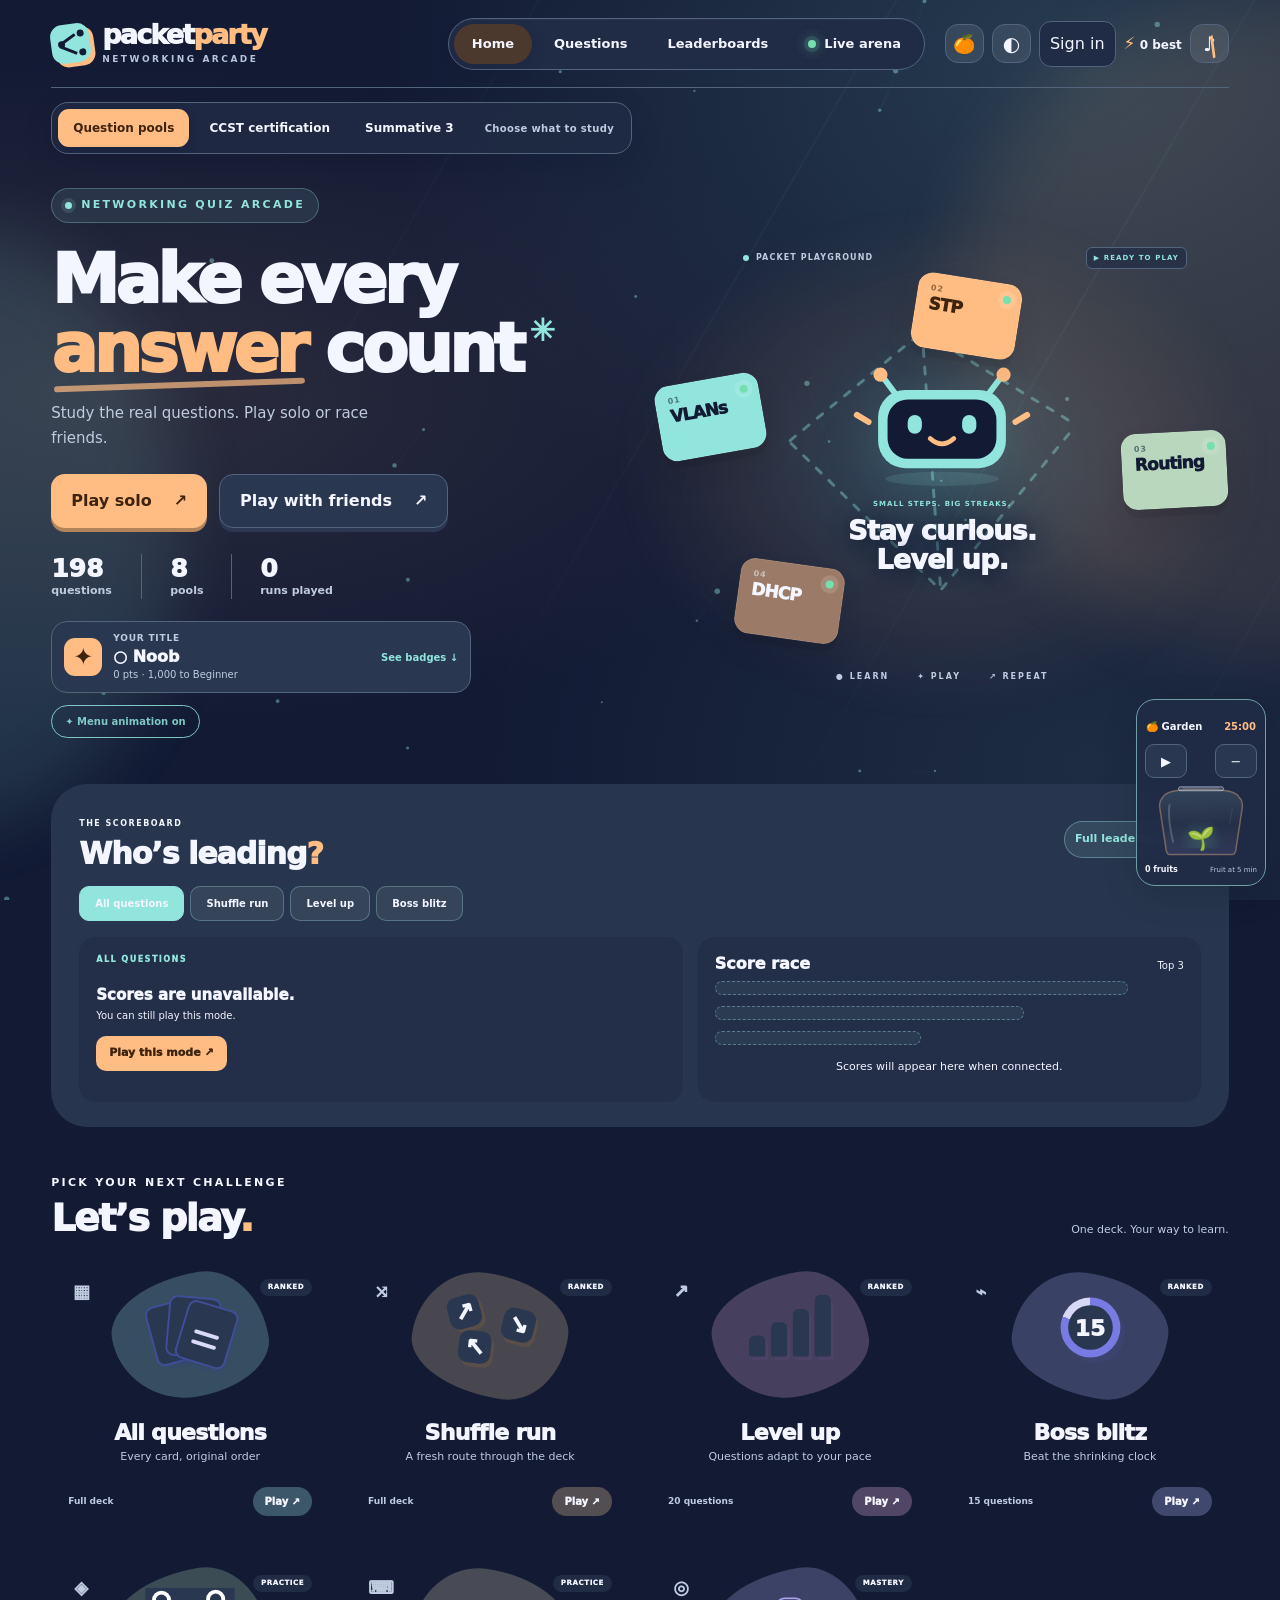
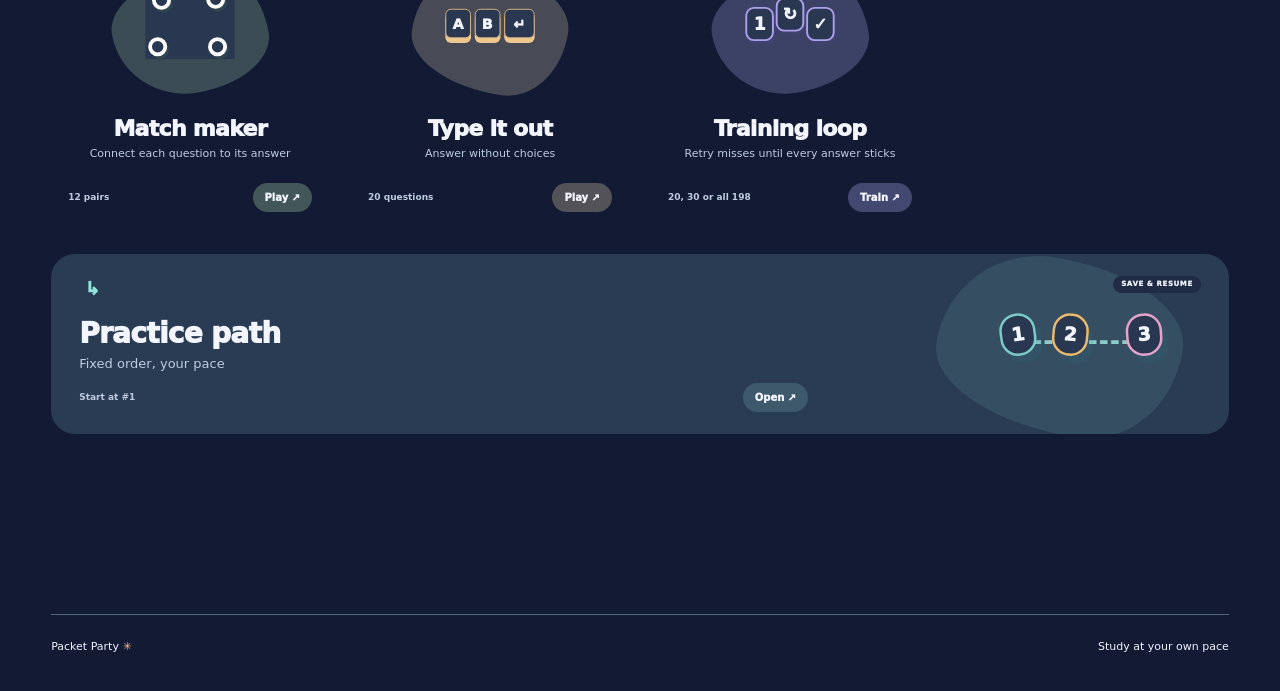
==== index.html @ ca44ba9e "Toggle explanations and highlight automatically revealed search answers" ====
<!doctype html>
<html lang="en">
<head>
  <meta charset="utf-8">
  <meta name="viewport" content="width=device-width, initial-scale=1">
  <meta name="theme-color" content="#171c5b">
  <meta name="apple-mobile-web-app-capable" content="yes">
  <meta name="apple-mobile-web-app-status-bar-style" content="black-translucent">
  <link rel="manifest" href="manifest.webmanifest">
  <link rel="apple-touch-icon" href="icons/icon-192.png">
  <meta name="description" content="Turn the networking question pool into an arcade study session: browse every question, shuffle the deck, race the clock, and build a streak.">
  <title>Packet Party — Networking quiz arcade</title>
  <link rel="icon" href="data:image/svg+xml,%3Csvg xmlns='http://www.w3.org/2000/svg' viewBox='0 0 64 64'%3E%3Crect width='64' height='64' rx='16' fill='%23171c5b'/%3E%3Ccircle cx='18' cy='33' r='7' fill='%23ffb45c'/%3E%3Ccircle cx='46' cy='18' r='7' fill='%23a7f2ed'/%3E%3Ccircle cx='45' cy='47' r='7' fill='%23f58fca'/%3E%3Cpath d='M24 30 40 21M24 36l15 9' stroke='white' stroke-width='4' stroke-linecap='round'/%3E%3C/svg%3E">
  <link rel="stylesheet" href="styles.css">
  <link rel="stylesheet" href="themes.css">
  <link rel="stylesheet" href="polish.css">
  <link rel="stylesheet" href="arcade.css">
  <script src="themes.js"></script>
  <script src="app.js" defer></script>
  <script src="account.js" defer></script>
  <script src="ambient.js" defer></script>
</head>
<body>
  <a class="skip-link" href="#main">Skip to content</a>
  <div class="ambient ambient-a" aria-hidden="true"></div>
  <div class="ambient ambient-b" aria-hidden="true"></div>
  <div id="particleLayer" class="particle-layer" aria-hidden="true"></div>
  <canvas id="networkCanvas" class="network-canvas" aria-hidden="true"></canvas>

  <div class="app-shell">
    <header class="topbar">
      <button type="button" id="brandButton" class="brand" aria-label="Packet Party home">
        <span class="brand-icon" aria-hidden="true"><i></i><i></i><i></i></span>
        <span>packet<span class="brand-pop">party</span><small>NETWORKING ARCADE</small></span>
      </button>
      <nav class="topnav" aria-label="Main navigation">
        <button type="button" class="nav-link is-active" data-view="home" aria-current="page">Home</button>
        <button type="button" class="nav-link" data-view="bank">Questions</button>
        <button type="button" class="nav-link" data-view="leaderboard">Leaderboards</button>
        <button type="button" class="nav-link nav-live" data-view="live"><span class="live-pip" aria-hidden="true"></span> Live arena</button>
      </nav>
      <div class="top-actions"><button type="button" id="focusButton" class="icon-button focus-launch" aria-label="Open focus timer and fruit garden" aria-haspopup="dialog" aria-controls="focusDialog" title="Focus garden">🍊</button><button type="button" id="themeButton" class="icon-button" aria-label="Choose theme and motion" title="Appearance">◐</button><div id="accountMount"></div>
        <button type="button" id="installButton" class="install-button" hidden>Install app <span aria-hidden="true">↗</span></button>
        <span class="top-streak" title="Your best streak"><span aria-hidden="true">⚡</span> <span id="headerBest">0</span> best</span>
        <button type="button" id="soundButton" class="icon-button" aria-label="Turn sound on" aria-pressed="false" title="Sound off">♪<span class="sound-slash" aria-hidden="true">/</span></button>
      </div>
    </header>

    <nav class="deck-switch" aria-label="Study deck"><a id="poolsDeckLink" href="/">Question pools</a><a id="ccstDeckLink" href="/?deck=ccst">CCST certification</a><a id="summative3DeckLink" href="/?deck=summative3">Summative 3</a><span id="deckSwitchNote">Choose what to study</span></nav>
    <div class="quote-strip" aria-hidden="true"><div class="quote-track" id="quoteTrack"></div></div>

    <main id="main">
      <section id="homeView" class="view home-view">
        <div class="hero">
          <div class="hero-copy">
            <div class="eyebrow"><span class="status-dot"></span> <span id="heroEyebrowText">NETWORKING QUIZ ARCADE</span></div>
            <h1>Make every<br><span class="hero-word">answer</span> count<span class="hero-spark">✳</span></h1>
            <p class="hero-lede" id="heroLede">Study the real questions. Play solo or race friends.</p>
            <div class="hero-actions">
              <button type="button" id="heroStart" class="button button-primary">Play solo <span aria-hidden="true">↗</span></button>
              <button type="button" id="heroLive" class="button button-live">Play with friends <span aria-hidden="true">↗</span></button>
            </div>
            <div class="hero-facts">
              <div><strong id="questionCount">—</strong><span>questions</span></div>
              <div><strong id="sourceCount">—</strong><span id="sourceCountLabel">pools</span></div>
              <div><strong id="runsCount">0</strong><span>runs played</span></div>
            </div>
            <details class="career-badge"><summary><span class="career-badge-mark" aria-hidden="true">✦</span><span><small>YOUR TITLE</small><strong id="careerBadgeTitle">Noob</strong><em id="careerBadgeProgress">0 lifetime points</em></span><span class="career-badge-more">See badges ↓</span></summary><div id="badgeLadder" class="badge-ladder"></div></details>
          </div>
          <div class="hero-stage" aria-label="Animated networking arcade illustration"><div class="arcade-panel-label" aria-hidden="true"><span><i></i> PACKET PLAYGROUND</span><b>▶ READY TO PLAY</b></div>
            <div class="stage-glow"></div>
            <svg class="stage-lines" viewBox="0 0 500 450" fill="none" aria-hidden="true"><path d="M94 202 229 91l156 94M95 205l153 150 137-167M229 91l19 264" stroke="currentColor" stroke-width="3" stroke-dasharray="7 11" stroke-linecap="round"/></svg>
            <div class="stage-node stage-node-a"><span>01</span><strong>VLANs</strong><i></i></div>
            <div class="stage-node stage-node-b"><span>02</span><strong>STP</strong><i></i></div>
            <div class="stage-node stage-node-c"><span>03</span><strong>Routing</strong><i></i></div>
            <div class="stage-node stage-node-d"><span>04</span><strong>DHCP</strong><i></i></div>
            <div class="stage-center"><svg class="packet-mascot" viewBox="0 0 160 120" fill="none" aria-hidden="true"><ellipse cx="80" cy="108" rx="48" ry="6" fill="currentColor" opacity=".12"/><g class="packet-body"><path d="M42 38 30 22M118 38l12-16" stroke="var(--secondary)" stroke-width="5" stroke-linecap="round"/><circle cx="28" cy="20" r="6" fill="var(--accent)"/><circle cx="132" cy="20" r="6" fill="var(--accent)"/><rect x="26" y="33" width="108" height="66" rx="23" fill="var(--secondary)"/><rect x="34" y="41" width="92" height="50" rx="17" fill="var(--page)"/><g class="packet-eyes" fill="var(--secondary)"><rect x="51" y="54" width="12" height="16" rx="6"/><rect x="97" y="54" width="12" height="16" rx="6"/></g><path d="M70 74q10 9 20 0" stroke="var(--accent)" stroke-width="4" stroke-linecap="round"/><path d="M18 60 8 54M142 60l10-6" stroke="var(--accent)" stroke-width="5" stroke-linecap="round"/></g></svg><span class="mini-label">SMALL STEPS. BIG STREAKS.</span><strong>Stay curious.<br>Level up.</strong></div><div class="arcade-panel-foot" aria-hidden="true"><span>● LEARN</span><span>✦ PLAY</span><span>↗ REPEAT</span></div>
          </div>
        </div>

        <section id="savedRuns" class="saved-runs" aria-label="Continue saved runs" hidden></section>


        <section class="home-leaders" aria-labelledby="homeLeadersTitle">
          <div class="home-leaders-heading"><div><span class="section-kicker">THE SCOREBOARD</span><h2 id="homeLeadersTitle">Who’s leading<span class="title-period">?</span></h2></div><button type="button" id="homeLeaderboardLink" class="small-button">Full leaderboard ↗</button></div>
          <div id="homeLeadersModes" class="home-leaders-modes" role="group" aria-label="Preview leaderboard mode"></div>
          <div class="home-leaders-body"><div class="home-leaders-feature"><span id="homeLeadersModeLabel" class="home-leaders-mode-label">ALL QUESTIONS</span><div id="homeLeadersList" class="home-leaders-list" aria-live="polite">Loading top scores…</div></div><div class="home-leaders-chart"><div class="home-chart-title"><strong>Score race</strong><span>Top 3</span></div><div id="homeLeadersChart" class="home-chart-bars" aria-label="Top three score comparison"></div></div></div>
        </section>

        <div class="home-hub"><section class="home-play" aria-labelledby="modeHeading"><div class="section-heading"><div><span class="section-kicker">PICK YOUR NEXT CHALLENGE</span><h2 id="modeHeading">Let’s play<span class="title-period">.</span></h2></div><span class="mode-section-note">One deck. Your way to learn.</span></div>
        <div class="mode-grid">
          <button type="button" class="mode-card mode-all" data-mode="all"><span class="mode-card-top"><span class="mode-icon" aria-hidden="true">▦</span><span class="mode-card-status">RANKED</span></span><span class="mode-visual visual-stack" aria-hidden="true"><i></i><i></i><i></i></span><span class="mode-card-copy"><strong>All questions</strong><small>Every card, original order</small></span><span class="mode-card-bottom"><em>Full deck</em><span>Play ↗</span></span></button>
          <button type="button" class="mode-card mode-shuffle" data-mode="shuffle"><span class="mode-card-top"><span class="mode-icon" aria-hidden="true">⤨</span><span class="mode-card-status">RANKED</span></span><span class="mode-visual visual-shuffle" aria-hidden="true"><i>↗</i><i>↘</i><i>↖</i></span><span class="mode-card-copy"><strong>Shuffle run</strong><small>A fresh route through the deck</small></span><span class="mode-card-bottom"><em>Full deck</em><span>Play ↗</span></span></button>
          <button type="button" class="mode-card mode-adaptive" data-mode="adaptive"><span class="mode-card-top"><span class="mode-icon" aria-hidden="true">↗</span><span class="mode-card-status">RANKED</span></span><span class="mode-visual visual-level" aria-hidden="true"><i></i><i></i><i></i><i></i></span><span class="mode-card-copy"><strong>Level up</strong><small>Questions adapt to your pace</small></span><span class="mode-card-bottom"><em>20 questions</em><span>Play ↗</span></span></button>
          <button type="button" class="mode-card mode-blitz" data-mode="blitz"><span class="mode-card-top"><span class="mode-icon" aria-hidden="true">⌁</span><span class="mode-card-status">RANKED</span></span><span class="mode-visual visual-blitz" aria-hidden="true"><i>15</i></span><span class="mode-card-copy"><strong>Boss blitz</strong><small>Beat the shrinking clock</small></span><span class="mode-card-bottom"><em>15 questions</em><span>Play ↗</span></span></button>
          <button type="button" class="mode-card mode-matching" data-mode="matching"><span class="mode-card-top"><span class="mode-icon" aria-hidden="true">◈</span><span class="mode-card-status is-practice">PRACTICE</span></span><span class="mode-visual visual-match" aria-hidden="true"><i></i><i></i><i></i><i></i></span><span class="mode-card-copy"><strong>Match maker</strong><small>Connect each question to its answer</small></span><span class="mode-card-bottom"><em>12 pairs</em><span>Play ↗</span></span></button>
          <button type="button" class="mode-card mode-typing" data-mode="typing"><span class="mode-card-top"><span class="mode-icon" aria-hidden="true">⌨</span><span class="mode-card-status is-practice">PRACTICE</span></span><span class="mode-visual visual-typing" aria-hidden="true"><i>A</i><i>B</i><i>↵</i></span><span class="mode-card-copy"><strong>Type it out</strong><small>Answer without choices</small></span><span class="mode-card-bottom"><em>20 questions</em><span>Play ↗</span></span></button>
          <button type="button" class="mode-card mode-training" data-mode="training"><span class="mode-card-top"><span class="mode-icon" aria-hidden="true">◎</span><span class="mode-card-status is-practice">MASTERY</span></span><span class="mode-visual visual-training" aria-hidden="true"><i>1</i><i>↻</i><i>✓</i></span><span class="mode-card-copy"><strong>Training loop</strong><small>Retry misses until every answer sticks</small></span><span class="mode-card-bottom"><em>20, 30 or 99 questions</em><span>Train ↗</span></span></button>
          <button type="button" class="mode-card mode-practice" data-mode="practice"><span class="mode-card-top"><span class="mode-icon" aria-hidden="true">↳</span><span class="mode-card-status is-practice">SAVE & RESUME</span></span><span class="mode-visual visual-practice" aria-hidden="true"><i>1</i><i>2</i><i>3</i></span><span class="mode-card-copy"><strong>Practice path</strong><small>Fixed order, your pace</small></span><span class="mode-card-bottom"><em id="practiceCardProgress">Start at #1</em><span>Open ↗</span></span></button>
        </div>
        </section>

        </div>
      </section>

      <section id="bankView" class="view bank-view" hidden>
        <div class="page-intro"><div><span class="section-kicker">THE WHOLE DECK</span><h1>Question bank<span class="title-period">.</span></h1></div><span class="count-badge" id="bankCountBadge">— questions</span></div>
        <div class="bank-toolbar">
          <label class="search-field"><span aria-hidden="true">⌕</span><span class="sr-only">Search questions and choices</span><input id="bankSearch" type="search" placeholder="Search a topic, question, or choice…"></label>
          <label class="select-field"><span class="sr-only">Filter by question pool</span><select id="bankSource"><option value="all">All question pools</option></select></label>
          <label class="select-field"><span class="sr-only">Filter by question type</span><select id="bankType"><option value="all">All types</option><option value="multiple_choice_question">Multiple choice</option><option value="true_false_group">True / false sets</option><option value="true_false_question">Single true / false</option><option value="short_answer_question">Short answer</option><option value="favorites">Starred questions</option></select></label>
          <button type="button" id="bankShowAll" class="small-button bank-show-all" aria-pressed="false">Show all questions</button>
          <button type="button" id="revealAllButton" class="small-button" aria-pressed="false">Reveal answers</button>
          <button type="button" id="bankExplanationToggle" class="small-button" aria-pressed="true">Hide explanations</button>
        </div>
        <div class="bank-summary"><span id="bankResultText">Loading questions…</span></div>
        <div id="bankList" class="bank-list"></div>
        <div class="bank-footer"><button type="button" id="bankMore" class="button button-outline">Show more questions</button></div>
      </section>

      <section id="leaderboardView" class="view leaderboard-view" hidden>
        <div class="page-intro"><div><span class="section-kicker">PUBLIC SCORES</span><h1>Leaderboard<span class="title-period">.</span></h1><p class="leaderboard-intro">Pick a mode, then compare scores. Correct-answer-first practice stays unranked.</p></div></div>
        <div class="leaderboard-panel">
          <div class="leaderboard-controls">
            <span id="leaderboardTitle" class="leaderboard-control-title">All questions</span>
            <label class="leaderboard-filter">Show<select id="leaderboardHearts"><option value="all">Everyone</option><option value="unlimited">Unlimited hearts</option><option value="3">3 hearts</option><option value="5">5 hearts</option><option value="1">1 heart</option></select></label>
          </div>
          <div id="leaderboardModes" class="leaderboard-modes" role="group" aria-label="Leaderboard mode"></div>
          <p id="leaderboardStatus" class="leaderboard-status" role="status">Loading scores…</p>
          <div id="leaderboardGraph" class="leaderboard-graph" aria-label="Top score comparison"></div>
          <ol id="leaderboardList" class="leaderboard-list"></ol>
        </div>
      </section>

      <section id="gameView" class="view game-view" hidden>
        <div class="game-top"><button type="button" id="leaveGame" class="text-button back-button">← Leave run</button><div class="game-mode-title"><span id="gameModeEyebrow">QUIZ MODE</span><strong id="gameModeName">Shuffle run</strong></div><span id="ghostBadge" class="ghost-badge" hidden>👻 Ghost ready</span></div>
        <div class="hud"><div class="hud-unit"><span>HEARTS</span><strong id="heartsDisplay" aria-label="3 hearts">♥ ♥ ♥</strong></div><div class="hud-unit"><span>STREAK</span><strong id="streakDisplay">⚡ 0</strong></div><div class="hud-unit"><span>SCORE</span><strong id="scoreDisplay">0</strong></div><div class="hud-unit timer-unit"><span>TIME</span><strong id="timerDisplay">—</strong></div></div>
        <div class="progress-track" role="progressbar" aria-label="Run progress" aria-valuemin="0" aria-valuemax="100" aria-valuenow="0"><span id="progressFill"></span></div>
        <div id="raceTrack" class="race-track" hidden aria-label="Player and ghost progress"><div class="race-lane"><span>YOU</span><div><i id="playerRaceFill"></i></div></div><div class="race-lane"><span>GHOST</span><div><i id="ghostRaceFill"></i></div></div></div>
        <div class="game-subline"><span id="questionPosition">Question 1 of 20</span><button type="button" id="reviewPrevious" class="review-previous" hidden>← Previous answer</button><span id="ghostProgress"></span></div>
        <div id="gameContent" class="game-content"></div>
      </section>

      <section id="practiceView" class="view practice-view" hidden>
        <div class="practice-heading"><div><span class="section-kicker">YOUR OWN PACE · FIXED ORDER</span><h1>Practice path<span class="title-period">.</span></h1><p>Pick up where you stopped, or jump to any question. Your place saves on this device.</p></div><button type="button" id="leavePractice" class="button button-outline">← Back to home</button></div>
        <div class="practice-progress"><div><strong id="practiceProgressText">0 answered</strong><span id="practicePositionText">Question 1 of 198</span></div><div class="practice-progress-track" aria-hidden="true"><span id="practiceProgressFill"></span></div></div>
        <div class="practice-reset-row"><button type="button" id="practiceReset" class="practice-reset-button">Reset all progress ↺</button></div>
        <div class="practice-layout"><div class="practice-main"><label class="switch-row practice-shuffle-row"><span><strong>Shuffle answer choices</strong><small>Question numbers stay in order</small></span><input type="checkbox" id="practiceShuffleChoices" role="switch"><i aria-hidden="true"></i></label><label class="switch-row practice-shuffle-row"><span><strong>Correct answer first</strong><small>Practice only · unranked, including drag matches</small></span><input type="checkbox" id="practiceCorrectFirst" role="switch"><i aria-hidden="true"></i></label><div id="practiceContent"></div><div class="practice-pager"><button type="button" id="practicePrevious" class="button button-outline">← Previous</button><button type="button" id="practiceSkip" class="button button-outline">Skip →</button><button type="button" id="practiceNext" class="button button-primary">Next question →</button></div></div><aside class="practice-side"><div class="practice-side-card"><span class="section-kicker">GO ANYWHERE</span><h2>Jump to a number</h2><form id="practiceJumpForm" class="practice-jump-form"><label class="sr-only" for="practiceJumpInput">Question number</label><input id="practiceJumpInput" type="number" min="1" inputmode="numeric" placeholder="#" required><button type="submit">Go ↗</button></form><button type="button" id="practiceStartOver" class="practice-first-button">Go to question #1</button><details class="practice-number-details"><summary>Browse all question numbers</summary><div id="practiceNumberGrid" class="practice-number-grid" aria-label="Question numbers"></div></details><div class="practice-key"><span><i class="is-correct"></i> Correct</span><span><i class="is-wrong"></i> Retry</span><span><i class="is-skipped"></i> Skipped</span></div></div></aside></div>
      </section>

      <section id="liveView" class="view live-view" hidden>
        <div class="live-intro"><div><span class="section-kicker"><span class="live-pip" aria-hidden="true"></span> PLAY TOGETHER · LIVE</span><h1>Enter the <span>arena.</span></h1></div><div class="live-orbit" aria-hidden="true"><span>⚡</span><span>✳</span><span>◈</span></div></div>
        <div id="liveEntry" class="live-entry">
          <div class="live-form-card"><span class="live-card-number">HOST</span><h2>Create room</h2><p class="live-capacity-note">Room for 20 players, including you.</p><form id="liveCreateForm"><label class="live-label" for="liveHostName">Your name</label><input id="liveHostName" class="live-input" maxlength="24" autocomplete="nickname" placeholder="Packet Ninja" required><label class="live-label" for="liveQuestionCount">Round length</label><select id="liveQuestionCount" class="live-input"><option value="10">10 questions</option><option value="20">20 questions</option><option value="30">30 questions</option><option value="50">50 questions</option></select><label class="live-label" for="liveRoomMode">Room style</label><select id="liveRoomMode" class="live-input"><option value="competitive">Battle · scores & playful items</option><option value="coop">Study together · casual co-op</option></select><p class="live-capacity-note">Co-op has no ranks, no attacks, and time to discuss. The host moves everyone forward.</p><label class="live-label"><input type="checkbox" id="livePlayful" checked> Playful attacks in battles</label><button type="submit" class="button button-primary live-form-submit">Create room <span aria-hidden="true">↗</span></button></form></div>
          <div class="live-form-card live-join-card"><span class="live-card-number">JOIN</span><h2>Join room</h2><form id="liveJoinForm"><label class="live-label" for="liveGuestName">Your name</label><input id="liveGuestName" class="live-input" maxlength="24" autocomplete="nickname" placeholder="VLAN Wizard" required><label class="live-label" for="liveJoinCode">Room code</label><input id="liveJoinCode" class="live-input live-code-input" maxlength="6" autocomplete="off" autocapitalize="characters" spellcheck="false" placeholder="ABC123" required><button type="submit" class="button button-live live-form-submit">Join room <span aria-hidden="true">↗</span></button></form></div>
        </div>
        <div id="liveRoom" class="live-room" hidden>
          <div class="live-room-top"><button type="button" id="liveLeave" class="text-button">← Leave room</button><div class="live-room-id"><span>ROOM CODE</span><strong id="liveRoomCode">—</strong><button type="button" id="liveCopy" class="live-copy-button">Copy invite link ↗</button></div><span id="liveConnection" class="live-connection">Connecting…</span></div>
          <div class="live-room-layout"><div class="live-main-column"><div id="liveStage" class="live-stage"></div></div><aside class="live-side-column"><div class="live-side-card"><div class="live-side-head"><span class="section-kicker"><span id="liveRosterTitle">THE LEADERBOARD</span></span><span id="livePlayerCount">0 players</span></div><div id="livePlayers" class="live-player-list"></div></div><div class="live-side-card live-chat-card"><div class="live-side-head"><span class="section-kicker">ROOM CHAT</span><span aria-hidden="true">✳</span></div><div id="liveMessages" class="live-messages" role="log" aria-label="Room chat" aria-live="polite"></div><div class="live-reactions" aria-label="Send a reaction"><button type="button" data-live-emoji="🔥" aria-label="Send fire reaction">🔥</button><button type="button" data-live-emoji="👏" aria-label="Send clap reaction">👏</button><button type="button" data-live-emoji="😂" aria-label="Send laugh reaction">😂</button><button type="button" data-live-emoji="⚡" aria-label="Send lightning reaction">⚡</button><button type="button" data-live-emoji="🎉" aria-label="Send celebration reaction">🎉</button></div><form id="liveChatForm" class="live-chat-form"><label class="sr-only" for="liveChatInput">Message to room</label><input id="liveChatInput" maxlength="160" placeholder="Cheer your friends on…" autocomplete="off"><button type="submit" aria-label="Send message">↗</button></form></div></aside></div>
          <div id="liveReactionLayer" class="live-reaction-layer" aria-hidden="true"></div>
        </div>
      </section>

      <section id="resultView" class="view result-view" hidden><div id="resultContent"></div></section>
    </main>

    <footer class="site-footer"><span>Packet Party <span aria-hidden="true">✳</span></span><span>Study at your own pace</span></footer>
  </div>

  <dialog id="setupDialog" class="setup-dialog">
    <form method="dialog" id="setupForm">
      <div class="dialog-head"><span class="section-kicker">SOLO SETUP</span><button type="button" id="closeSetup" class="icon-button close-button" aria-label="Close">×</button></div>
      <h2 id="setupTitle">Shuffle run</h2><p id="setupDescription">Every question in a new order.</p>
      <div class="setup-statline"><span id="setupQuestionCount">— questions</span></div>
      <div id="setupResume" class="setup-resume" hidden><div><strong id="setupResumeTitle">Saved run</strong><small id="setupResumeProgress">Your progress is saved on this device.</small></div><button type="button" id="setupResumeButton" class="button button-outline">Continue ↗</button></div>
      <label class="setup-field" id="trainingLengthField" for="trainingLengthSelect" hidden>Training set<select id="trainingLengthSelect"><option value="20">20 questions · quick session</option><option value="30">30 questions · deeper session</option><option value="99" selected>99 questions · full certification deck</option></select></label>
      <label class="setup-field" for="heartLimitSelect">Hearts<select id="heartLimitSelect"><option value="3">♥ ♥ ♥ · Classic</option><option value="1">♥ · Challenge</option><option value="5">♥ ♥ ♥ ♥ ♥ · Relaxed</option><option value="unlimited">∞ · Unlimited</option></select></label>
      <label class="switch-row"><span><strong>Correct answer first</strong><small>Practice only · unranked</small></span><input type="checkbox" id="correctFirstToggle" role="switch"><i aria-hidden="true"></i></label>
      <details class="setup-more"><summary>Ghost racer</summary><label class="switch-row"><span><strong>Race a ghost</strong><small>Your last run or a friend's file</small></span><input type="checkbox" id="ghostToggle" role="switch"><i aria-hidden="true"></i></label><div class="ghost-upload"><label for="ghostFile" class="small-button">Import run</label><input id="ghostFile" type="file" accept="application/json,.json"><span id="ghostFileName">No file chosen</span></div></details>
      <p class="setup-note" id="setupNote">Complete all questions to join the public board.</p>
      <button type="submit" id="setupStartButton" class="button button-primary setup-start">Start playing <span aria-hidden="true">↗</span></button>
    </form>
  </dialog>

  <dialog id="focusDialog" class="focus-dialog" aria-labelledby="focusTitle">
    <div class="focus-dialog-head"><div><span class="section-kicker">GROW A LITTLE FOCUS</span><h2 id="focusTitle">Focus garden<span>✳</span></h2></div><button type="button" id="focusClose" class="icon-button close-button" aria-label="Close focus timer">×</button></div>
    <div class="focus-layout">
      <section class="focus-controls" aria-label="Focus timer controls">
        <label class="focus-length-label" for="focusLengthSelect">Focus session</label>
        <select id="focusLengthSelect" class="focus-length"><option value="15">15 minutes · quick sprint</option><option value="25" selected>25 minutes · classic focus</option><option value="45">45 minutes · deep focus</option></select>
        <div class="focus-clock-wrap"><span id="focusPhaseLabel" class="focus-phase-label">READY WHEN YOU ARE</span><strong id="focusClock" aria-live="off">25:00</strong><span id="focusStatus" class="focus-status">Stay on this page while you focus.</span></div>
        <div class="focus-reward-progress"><progress id="focusRewardProgress" max="300" value="0" aria-label="Progress to next fruit"></progress><small id="focusRewardText">Next fruit in 05:00 of focus</small></div><div class="focus-action-row"><button type="button" id="focusToggle" class="button button-primary">Start focusing ↗</button><button type="button" id="focusBreakButton" class="button button-outline">Take a 5 min break</button></div>
        <div class="focus-extra-controls"><button type="button" id="focusTiltButton" class="focus-tilt-button" aria-pressed="false">Enable tilt</button><button type="button" id="focusResetButton" class="focus-reset">Reset this session</button></div>
        <p class="focus-away-note"><span aria-hidden="true">◷</span> Pauses when you leave; resumes when you return. Breaks keep your remaining focus time.</p>
      </section>
      <section class="focus-garden" aria-label="Your fruit rewards">
        <div class="focus-garden-heading"><span><b id="focusFruitCount">0</b> fruits grown</span><span id="focusTotalText">0 focused minutes</span></div>
        <div class="focus-jar"><canvas id="focusCanvas" aria-label="A jar where earned fruit bounces around"></canvas></div>
        <p id="focusRewardHint" class="focus-reward-hint">Every 5 focused minutes grows a surprise fruit.</p>
      </section>
    </div>
  </dialog>

  <aside id="focusJarDock" class="focus-jar-dock" aria-label="Focus fruit garden">
    <button type="button" id="focusDockOpen" class="focus-dock-head" aria-label="Open focus timer controls"><span>🍊 Garden</span><strong id="focusDockClock">25:00</strong></button>
    <div class="focus-dock-tools"><button type="button" id="focusDockPause" aria-label="Start or resume timer">▶</button><button type="button" id="focusDockCollapse" aria-expanded="true" aria-label="Expand or minimize fruit jar">−</button></div><canvas id="focusMiniCanvas" class="focus-mini-canvas" aria-label="Tap or tilt to bounce your earned fruit"></canvas>
    <span class="focus-dock-caption"><b id="focusDockFruitCount">0 fruit</b><i>Tap to bounce</i></span>
  </aside>

  <dialog id="answerHistoryDialog" class="answer-history-dialog" aria-labelledby="answerHistoryTitle"><div class="answer-history-head"><span class="section-kicker">ANSWER HISTORY</span><button type="button" id="answerHistoryClose" class="icon-button close-button" aria-label="Close answer history">×</button></div><div id="answerHistoryContent"></div><div class="answer-history-actions"><button type="button" id="answerHistoryOlder" class="button button-outline">← Older</button><button type="button" id="answerHistoryNewer" class="button button-outline">Newer →</button><button type="button" id="answerHistoryReturn" class="button button-primary">Back to question ↗</button></div></dialog>

  <dialog id="exhibitDialog" class="exhibit-dialog" aria-label="Enlarged question exhibit"><button type="button" id="exhibitClose" class="exhibit-close" aria-label="Close enlarged exhibit">×</button><img id="exhibitLarge" alt=""></dialog>

  <div id="toast" class="toast" role="status" aria-live="polite"></div>
  <div id="announcer" class="sr-only" role="status" aria-live="polite"></div>
  <script src="focus.js" defer></script>
</body>
</html>
---- styles.css ----
:root{--navy:#171c5b;--navy-2:#252b74;--navy-3:#363d91;--cream:#f7f6ff;--white:#fff;--ink:#17194f;--muted:#aeb4d9;--cyan:#a7f2ed;--coral:#ffb45c;--pink:#f58fca;--violet:#ada7ff;--good:#75dfb0;--bad:#ff8e99;--line:rgba(255,255,255,.18);--shadow:0 25px 70px rgba(9,12,52,.28);--display:ui-rounded,"Arial Rounded MT Bold","Trebuchet MS",system-ui,sans-serif;--body:"Segoe UI",Inter,system-ui,sans-serif}
*{box-sizing:border-box}
html{scroll-behavior:smooth}
body{margin:0;min-width:320px;background:radial-gradient(circle at 75% 5%,#343a92 0,transparent 33%),radial-gradient(circle at 15% 40%,#242a76 0,transparent 34%),var(--navy);color:var(--white);font-family:var(--body);line-height:1.5;overflow-x:hidden}
button,input,select{font:inherit}
button{cursor:pointer}
button:focus-visible,input:focus-visible,select:focus-visible,a:focus-visible{outline:3px solid var(--coral);outline-offset:3px}
button:disabled{cursor:not-allowed;opacity:.48}
[hidden]{display:none!important}
.sr-only{position:absolute!important;width:1px;height:1px;padding:0;margin:-1px;overflow:hidden;clip:rect(0,0,0,0);white-space:nowrap;border:0}
.skip-link{position:fixed;z-index:1000;top:10px;left:10px;transform:translateY(-150%);padding:12px 18px;background:var(--surface-2);color:var(--ink);border-radius:10px}.skip-link:focus{transform:none}
.ambient{pointer-events:none;position:fixed;z-index:-1;border-radius:50%;filter:blur(2px);opacity:.23}.ambient-a{width:340px;height:340px;top:38%;left:-220px;background:radial-gradient(circle,#f58fca 0,transparent 70%)}.ambient-b{width:470px;height:470px;top:5%;right:-300px;background:radial-gradient(circle,#a7f2ed 0,transparent 70%)}
.app-shell{max-width:1400px;margin:auto;padding:0 clamp(20px,4vw,64px)}
.topbar{min-height:92px;display:flex;align-items:center;gap:35px;border-bottom:1px solid var(--line);position:relative;z-index:5}
.brand{background:none;border:0;color:var(--text);padding:0;display:flex;align-items:center;gap:12px;text-align:left;font-family:var(--display);font-weight:1000;font-size:27px;letter-spacing:-1.8px;line-height:.9}.brand-pop{color:var(--coral)}.brand small{display:block;margin-top:7px;font:700 9px var(--body);letter-spacing:2.5px;color:var(--muted)}
.brand-icon{position:relative;width:39px;height:39px;flex:none;border-radius:12px;background:var(--cyan);transform:rotate(-8deg);box-shadow:4px 5px 0 var(--pink)}.brand-icon:before,.brand-icon:after{content:"";position:absolute;height:3px;background:var(--navy);transform-origin:left center}.brand-icon:before{width:18px;top:18px;left:9px;transform:rotate(-28deg)}.brand-icon:after{width:18px;top:20px;left:9px;transform:rotate(29deg)}.brand-icon i{position:absolute;width:7px;height:7px;border-radius:50%;background:var(--navy);z-index:1}.brand-icon i:nth-child(1){left:7px;top:16px}.brand-icon i:nth-child(2){right:5px;top:7px}.brand-icon i:nth-child(3){right:5px;bottom:6px}
.topnav{display:flex;gap:4px;margin-left:auto;padding:5px;border-radius:100px;background:rgba(255,255,255,.08);border:1px solid var(--line)}.nav-link{padding:9px 18px;background:none;color:var(--text);border:0;border-radius:100px;font-weight:800;font-size:13px}.nav-link.is-active{color:var(--ink);background:var(--surface-2);box-shadow:0 5px 16px rgba(5,7,42,.12)}
.top-actions{display:flex;align-items:center;gap:18px}.top-streak{font-size:12px;font-weight:800;color:var(--text);white-space:nowrap}.top-streak span:first-child{color:var(--coral);font-size:17px}.icon-button{width:39px;height:39px;display:grid;place-items:center;position:relative;border:1px solid var(--line);color:var(--text);background:rgba(255,255,255,.09);border-radius:13px;font-weight:900;font-size:20px}.icon-button:hover{background:rgba(255,255,255,.18)}.sound-slash{position:absolute;color:var(--pink);font-size:26px;left:17px;top:2px;transform:rotate(-25deg)}.icon-button[aria-pressed="true"] .sound-slash{display:none}
.quote-strip{overflow:hidden;border-bottom:1px solid var(--line);height:37px;display:flex;align-items:center;margin-bottom:25px;color:var(--text)}.quote-track{display:flex;gap:55px;width:max-content;white-space:nowrap;animation:quote-scroll 45s linear infinite}.quote-track span{display:inline-flex;align-items:center;gap:16px;text-transform:uppercase;letter-spacing:1.5px;font-weight:800;font-size:10px}.quote-track b{color:var(--pink);font-size:15px}@keyframes quote-scroll{to{transform:translateX(-50%)}}
.view{animation:view-in .35s ease both}@keyframes view-in{from{opacity:0;transform:translateY(13px)}to{opacity:1;transform:none}}
.hero{display:grid;grid-template-columns:1.08fr .92fr;align-items:center;min-height:550px;gap:30px;padding:26px 0 38px}.hero-copy{position:relative;z-index:1}.eyebrow,.section-kicker{font-size:11px;letter-spacing:2.3px;font-weight:900;color:var(--cyan)}.eyebrow{display:inline-flex;align-items:center;gap:9px;padding:8px 13px;background:rgba(167,242,237,.09);border:1px solid rgba(167,242,237,.27);border-radius:100px}.status-dot{width:7px;height:7px;border-radius:50%;background:var(--cyan);box-shadow:0 0 0 4px rgba(167,242,237,.12)}
.hero h1{margin:22px 0 18px;font:1000 clamp(54px,5.6vw,91px)/.99 var(--display);letter-spacing:-5px;max-width:710px}.hero-word{color:var(--coral);position:relative;z-index:1}.hero-word:after{content:"";position:absolute;height:9px;bottom:2px;left:3px;right:0;background:var(--pink);z-index:-1;border-radius:15px;transform:rotate(-2deg)}.hero-spark{display:inline-block;color:var(--cyan);font-size:.45em;vertical-align:top;margin:1px 0 0 8px;animation:spark-turn 12s linear infinite}@keyframes spark-turn{to{transform:rotate(360deg)}}
.hero-lede{max-width:570px;font-size:17px;color:var(--text);line-height:1.75;margin:0 0 27px}.hero-actions{display:flex;flex-wrap:wrap;gap:12px}.button{border:0;display:inline-flex;justify-content:center;align-items:center;gap:22px;border-radius:15px;padding:14px 20px;min-height:51px;font-weight:900;text-decoration:none;transition:transform .2s,box-shadow .2s,background .2s}.button:hover{transform:translateY(-3px)}.button-primary{background:var(--coral);color:var(--ink);box-shadow:0 8px 0 rgba(255,180,92,.15),0 15px 27px rgba(6,7,31,.13)}.button-primary:hover{background:var(--surface-2);box-shadow:0 11px 0 rgba(255,180,92,.11),0 20px 34px rgba(6,7,31,.2)}.button-outline{background:rgba(255,255,255,.08);color:var(--text);border:1px solid rgba(255,255,255,.26)}.button-outline:hover{background:rgba(255,255,255,.15)}.hero-facts{display:flex;gap:28px;margin-top:37px}.hero-facts div{display:flex;flex-direction:column;min-width:98px}.hero-facts div+div{border-left:1px solid var(--line);padding-left:28px}.hero-facts strong{font:1000 24px var(--display);color:var(--text)}.hero-facts span{font-size:11px;color:var(--text);font-weight:700}
.hero-stage{height:480px;position:relative;isolation:isolate}.stage-glow{position:absolute;inset:30px 0 40px 0;background:radial-gradient(circle,#656bd8 0,rgba(111,101,212,.3) 30%,transparent 67%);filter:blur(10px);z-index:-1}.stage-lines{position:absolute;width:100%;height:100%;color:rgba(222,224,255,.36);filter:drop-shadow(0 0 12px rgba(167,242,237,.3))}.stage-node{position:absolute;width:128px;height:93px;padding:13px 14px;background:var(--surface-2);border-radius:18px;color:var(--ink);box-shadow:0 13px 0 rgba(17,19,66,.25),0 25px 33px rgba(12,14,68,.28);transform:rotate(var(--rotate));animation:stage-float 5s ease-in-out infinite}.stage-node span{display:block;font:900 10px var(--body);letter-spacing:1px;opacity:.55}.stage-node strong{font:1000 22px var(--display);letter-spacing:-.8px}.stage-node i{position:absolute;width:12px;height:12px;right:13px;top:15px;background:var(--good);border-radius:50%}.stage-node-a{--rotate:-10deg;left:4%;top:31%;background:var(--cyan)}.stage-node-b{--rotate:9deg;left:36%;top:3%;background:var(--pink);animation-delay:-1s}.stage-node-c{--rotate:-3deg;right:3%;top:31%;background:var(--coral);animation-delay:-2s}.stage-node-d{--rotate:8deg;left:40%;bottom:5%;background:var(--violet);animation-delay:-3s}@keyframes stage-float{50%{transform:translateY(-11px) rotate(var(--rotate))}}
.stage-center{position:absolute;left:33%;top:35%;width:183px;height:168px;background:var(--navy);border:3px solid rgba(255,255,255,.87);border-radius:26px;transform:rotate(-4deg);padding:24px;box-shadow:0 18px 0 rgba(13,16,67,.28),0 33px 40px rgba(9,12,52,.4)}.mini-label{font-size:9px;letter-spacing:2px;color:var(--cyan);font-weight:900}.stage-center strong{display:block;font:1000 29px/1.04 var(--display);letter-spacing:-1.7px;margin-top:13px}.center-arrow{position:absolute;right:19px;bottom:17px;color:var(--coral);font-size:29px}.stage-pill{position:absolute;right:8%;bottom:8%;background:var(--pink);color:var(--ink);padding:8px 16px;border-radius:100px;font-size:12px;font-weight:1000;transform:rotate(-10deg);box-shadow:0 6px 0 #b765a0}.stage-pill span{margin-left:6px}
.section-heading{display:flex;justify-content:space-between;align-items:end;gap:20px;margin:40px 0 22px}.section-heading h2,.page-intro h1{font:1000 clamp(36px,4vw,53px)/1.06 var(--display);letter-spacing:-2.8px;margin:7px 0 0}.section-heading p{color:var(--text);font-size:13px;margin:0 0 8px}.mode-grid{display:grid;grid-template-columns:repeat(3,minmax(0,1fr));gap:16px}.mode-card{text-align:left;min-height:204px;border-radius:22px;padding:23px;background:var(--surface-2);color:var(--ink);border:2px solid transparent;position:relative;display:flex;flex-direction:column;align-items:start;transition:transform .2s,box-shadow .2s,border-color .2s;box-shadow:0 12px 0 rgba(8,11,61,.12)}.mode-card:hover{transform:translateY(-5px) rotate(-.6deg);box-shadow:0 18px 0 rgba(8,11,61,.08);border-color:var(--cyan)}.mode-card .mode-icon{display:grid;place-items:center;width:43px;height:43px;border-radius:13px;background:var(--cyan);font-size:27px;font-weight:1000;line-height:1}.mode-card .mode-tag{margin-top:16px;font-size:9px;letter-spacing:1.4px;font-weight:1000;color:var(--text)}.mode-card strong{font:1000 23px var(--display);letter-spacing:-1px;margin:2px 0 4px}.mode-card>span:nth-last-child(2){font-size:12px;color:var(--text);max-width:280px;line-height:1.5}.mode-card .mode-arrow{position:absolute;right:21px;top:25px;font-size:25px;font-weight:900}.mode-shuffle .mode-icon{background:var(--coral)}.mode-adaptive .mode-icon{background:var(--pink)}.mode-blitz .mode-icon{background:var(--violet)}.mode-matching .mode-icon{background:var(--surface-2)}.mode-typing .mode-icon{background:var(--surface-2)}
.home-bottom{display:grid;grid-template-columns:1.25fr .75fr;gap:16px;margin:29px 0 65px}.tip-card,.progress-card{min-height:153px;border-radius:20px;padding:25px 29px;background:rgba(255,255,255,.09);border:1px solid var(--line)}.tip-card{display:flex;align-items:center;gap:21px}.tip-asterisk{font-size:75px;line-height:1;color:var(--pink);animation:spark-turn 30s linear infinite}.tip-card p{font:800 19px/1.4 var(--display);max-width:570px;margin:8px 0 0}.progress-card-row{display:flex;align-items:baseline;gap:10px;margin:8px 0}.progress-card-row strong{font:1000 26px var(--display);color:var(--coral)}.progress-card-row span{font-size:11px;color:var(--text);margin-right:16px}.progress-card button,.text-button{background:none;border:0;padding:0;color:var(--cyan);font-size:12px;font-weight:900;text-decoration:underline;text-underline-offset:4px}.progress-card button:hover,.text-button:hover{color:var(--text)}
.site-footer{display:flex;justify-content:space-between;gap:15px;padding:24px 0 35px;border-top:1px solid var(--line);font-size:11px;color:var(--text)}.site-footer span span{color:var(--pink)}
.page-intro{display:flex;justify-content:space-between;align-items:end;gap:20px;padding:32px 0 30px}.page-intro p{font-size:14px;color:var(--text);margin:13px 0 0}.title-period{color:var(--coral)}.count-badge{display:inline-flex;border:1px solid var(--line);padding:9px 14px;border-radius:100px;font-size:12px;font-weight:800;color:var(--cyan);white-space:nowrap}
.bank-toolbar{display:flex;gap:10px;flex-wrap:wrap;padding:15px;background:rgba(255,255,255,.08);border:1px solid var(--line);border-radius:18px}.search-field{display:flex;align-items:center;gap:9px;flex:1 1 300px;background:var(--surface-2);border-radius:11px;padding:0 13px;color:var(--ink)}.search-field span{font-size:23px;line-height:1}.search-field input{width:100%;min-height:44px;border:0;outline:0;background:transparent;color:var(--ink);font-size:13px}.search-field input:focus-visible{outline:0}.search-field:focus-within{outline:3px solid var(--coral)}.select-field select,.small-button{min-height:44px;border:1px solid rgba(255,255,255,.25);border-radius:11px;padding:0 12px;background:var(--navy-2);color:var(--text);font-weight:800;font-size:12px}.select-field select{max-width:165px}.small-button:hover{background:var(--navy-3)}.bank-summary{display:flex;justify-content:space-between;gap:10px;align-items:center;margin:17px 2px;color:var(--text);font-size:12px}.bank-list{display:grid;gap:13px}.bank-question{background:var(--surface-2);color:var(--ink);border-radius:19px;padding:24px 25px;box-shadow:0 7px 0 rgba(7,9,52,.15)}.bank-q-top{display:flex;align-items:center;gap:8px;flex-wrap:wrap;margin-bottom:11px}.chip{display:inline-flex;align-items:center;min-height:24px;border-radius:50px;padding:3px 9px;background:var(--surface-2);color:var(--text);font-size:10px;font-weight:900;letter-spacing:.2px}.chip-source{background:var(--surface-2);color:var(--text)}.bank-number{font-size:10px;font-weight:1000;letter-spacing:1px;color:var(--text);margin-right:4px}.star-button{margin-left:auto;border:0;background:transparent;color:var(--text);font-size:21px;line-height:1;padding:1px 5px}.star-button.is-starred{color:var(--text)}.bank-prompt{font:800 16px/1.5 var(--display);letter-spacing:-.25px}.question-html p{margin:0 0 9px}.question-html p:last-child{margin-bottom:0}.question-html img,.exhibit-image{display:block;max-width:100%;max-height:440px;object-fit:contain;border:1px solid #e3e4f1;border-radius:12px;background:var(--surface-2);margin:10px 0 15px}.question-html table{border-collapse:collapse;max-width:100%;overflow:auto;display:block}.question-html td,.question-html th{padding:6px;border:1px solid #c9cbe3}.question-html pre{white-space:pre-wrap}.bank-choices{display:grid;grid-template-columns:repeat(2,minmax(0,1fr));gap:8px;margin-top:18px}.bank-choice{display:flex;align-items:start;gap:11px;border:1px solid #e4e4f1;border-radius:11px;padding:11px 13px;background:var(--surface-2);font-size:12px;color:var(--text)}.bank-choice i{flex:none;width:22px;height:22px;border-radius:7px;background:var(--surface-2);color:var(--text);font:900 11px var(--body);display:grid;place-items:center;font-style:normal}.bank-choice.is-answer{background:var(--surface-2);border-color:#8bdeb4;color:var(--text)}.bank-choice.is-answer i{background:var(--surface-2);color:var(--text)}.bank-actions{display:flex;align-items:center;gap:15px;margin-top:15px}.bank-reveal{border:0;background:none;color:var(--text);font-size:12px;font-weight:900;text-decoration:underline;text-underline-offset:3px;padding:0}.bank-answer-note{font-size:11px;font-weight:800;color:var(--text)}.bank-footer{display:flex;justify-content:center;margin:24px 0 60px}.bank-empty{text-align:center;padding:50px 20px;border:1px dashed var(--line);border-radius:20px;color:var(--text)}.bank-empty strong{display:block;color:var(--text);font:900 22px var(--display);margin-bottom:8px}
.game-view{max-width:930px;margin:0 auto 70px}.game-top{display:flex;align-items:center;justify-content:space-between;gap:15px;padding:13px 0 20px;position:relative}.back-button{color:var(--text);text-decoration:none}.game-mode-title{text-align:center;position:absolute;left:50%;transform:translateX(-50%)}.game-mode-title span{display:block;color:var(--cyan);font-size:9px;font-weight:900;letter-spacing:2px}.game-mode-title strong{font:1000 18px var(--display)}.ghost-badge{font-size:11px;color:var(--pink);font-weight:900;margin-left:auto}.hud{display:grid;grid-template-columns:repeat(4,1fr);gap:9px}.hud-unit{background:rgba(255,255,255,.1);border:1px solid var(--line);border-radius:14px;min-height:68px;padding:11px 14px;display:flex;flex-direction:column}.hud-unit>span{font-size:9px;letter-spacing:1.6px;color:var(--text);font-weight:1000}.hud-unit strong{font:1000 21px var(--display);line-height:1.2;margin-top:3px}.hud-unit:first-child strong{color:var(--pink);letter-spacing:2px}.hud-unit:nth-child(2) strong{color:var(--coral)}.hud-unit:nth-child(3) strong{color:var(--cyan)}.timer-unit strong{color:var(--text)}.timer-unit.is-urgent strong{color:var(--bad);animation:urgent-pulse .7s infinite alternate}@keyframes urgent-pulse{to{opacity:.47}}
.progress-track{height:9px;background:rgba(255,255,255,.14);border-radius:40px;overflow:hidden;margin:18px 0 7px}.progress-track span{display:block;height:100%;width:0;background:var(--surface-2);border-radius:40px;transition:width .35s}.race-track{display:grid;gap:6px;margin:11px 0}.race-lane{display:grid;grid-template-columns:45px 1fr;align-items:center;gap:7px}.race-lane span{font-size:8px;letter-spacing:1px;font-weight:1000;color:var(--text)}.race-lane>div{height:5px;background:rgba(255,255,255,.13);border-radius:100px;overflow:hidden}.race-lane i{display:block;height:100%;width:0;background:var(--cyan);border-radius:100px;transition:width .4s}.race-lane:nth-child(2) i{background:var(--pink)}.game-subline{display:flex;justify-content:space-between;gap:10px;color:var(--text);font-size:11px;font-weight:800;margin-bottom:16px}.game-subline #ghostProgress{color:var(--pink)}
.game-content{min-height:410px}.question-card,.wager-card,.match-card,.result-card{background:var(--surface-2);color:var(--ink);border-radius:25px;padding:clamp(22px,4vw,38px);box-shadow:0 10px 0 rgba(11,13,64,.18),var(--shadow);position:relative;overflow:hidden}.question-card:before{content:"";position:absolute;width:140px;height:140px;right:-68px;top:-70px;border-radius:50%;background:rgba(167,242,237,.3)}.question-card-head{display:flex;align-items:center;justify-content:space-between;gap:10px;position:relative}.question-tag{font-size:10px;font-weight:1000;letter-spacing:1.3px;color:var(--text)}.difficulty-tag{font-size:10px;font-weight:900;color:var(--text);background:var(--surface-2);padding:6px 10px;border-radius:100px}.question-prompt{font:900 clamp(19px,2.6vw,25px)/1.36 var(--display);letter-spacing:-.6px;margin:21px 0 23px;position:relative}.question-prompt .question-html p{margin-bottom:11px}.question-prompt .question-html img{max-height:360px}.question-prompt .question-html p:empty{display:none}.question-prompt .question-html p:has(> img){margin-bottom:12px}.game-choices{display:grid;grid-template-columns:repeat(2,minmax(0,1fr));gap:10px}.choice-button{width:100%;min-height:70px;display:flex;align-items:center;gap:13px;padding:12px 14px;border:2px solid #e2e3f3;border-radius:14px;background:var(--surface-2);color:var(--ink);text-align:left;font-size:13px;font-weight:750;line-height:1.4;transition:transform .14s,border-color .14s,background .14s}.choice-button:hover:not(:disabled){transform:translateY(-2px);border-color:#9da1ee;background:var(--surface-2)}.choice-button .choice-key{flex:none;width:31px;height:31px;display:grid;place-items:center;border-radius:9px;background:var(--surface-2);color:var(--text);font:1000 12px var(--body)}.choice-button.is-selected{border-color:#747cdf;background:var(--surface-2)}.choice-button.is-correct{border-color:#5bce91;background:var(--surface-2)}.choice-button.is-correct .choice-key{background:var(--surface-2);color:var(--text)}.choice-button.is-wrong{border-color:#ff929b;background:var(--surface-2)}.choice-button.is-wrong .choice-key{background:var(--surface-2);color:var(--text)}.choice-button.is-muted{opacity:.25;pointer-events:none}.choice-button:disabled{cursor:default;opacity:1}.answer-input{width:100%;min-height:56px;border:2px solid #dddef0;border-radius:12px;padding:12px 16px;background:var(--surface-2);color:var(--ink);font-size:15px}.answer-input.is-correct{border-color:#5bce91;background:var(--surface-2)}.answer-input.is-wrong{border-color:#ff929b;background:var(--surface-2)}.input-helper{font-size:12px;color:var(--text);margin:8px 0 0}.question-actions{display:flex;align-items:center;justify-content:space-between;gap:14px;flex-wrap:wrap;margin-top:19px}.question-actions-left{display:flex;gap:8px;flex-wrap:wrap}.power-button,.hint-button{border:1px solid #d9dcf0;background:var(--surface-2);border-radius:10px;padding:8px 11px;color:var(--text);font-size:11px;font-weight:900}.power-button:hover:not(:disabled),.hint-button:hover{background:var(--surface-2);color:var(--ink)}.power-button.is-active{background:var(--surface-2);border-color:#8ad6a8;color:var(--text)}.power-button.is-locked{background:var(--surface-2);color:var(--text)}.question-submit{min-height:43px;padding:9px 18px;border:0;border-radius:11px;background:var(--navy);color:var(--text);font-weight:900;font-size:12px}.question-submit:hover{background:var(--navy-3)}.question-submit:disabled{background:var(--surface-2)}.feedback{margin-top:15px;border-radius:12px;padding:13px 15px;font-size:13px;font-weight:750}.feedback.is-correct{background:var(--surface-2);color:var(--text)}.feedback.is-wrong{background:var(--surface-2);color:var(--text)}.feedback strong{display:block;font:1000 17px var(--display);margin-bottom:2px}.feedback .answer-line{font-weight:700;margin-top:4px}.coach-panel{margin-top:14px;border:1px solid #d9daf1;background:var(--surface-2);border-radius:14px;padding:13px 16px}.coach-title{font-size:11px;color:var(--text);font-weight:1000;letter-spacing:1px}.coach-chat{margin:8px 0 11px;font-size:12px;color:var(--text);line-height:1.5}.coach-panel button{border:0;background:var(--surface-2);border-radius:9px;padding:8px 12px;color:var(--text);font-size:11px;font-weight:900}
.wager-card{text-align:center;min-height:380px;display:flex;flex-direction:column;align-items:center;justify-content:center}.wager-coin{font-size:66px;line-height:1;animation:coin-bounce 2s ease-in-out infinite}@keyframes coin-bounce{50%{transform:translateY(-10px) rotate(10deg)}}.wager-card h2{font:1000 35px var(--display);letter-spacing:-1.7px;margin:12px 0 5px}.wager-card p{font-size:13px;color:var(--text);max-width:380px;margin:0 auto 15px}.wager-balance{font-size:12px;font-weight:900;color:var(--text)}.wager-options{display:flex;gap:9px;margin-top:17px;flex-wrap:wrap;justify-content:center}.wager-options button{min-width:92px;border:2px solid #d4d7f0;border-radius:11px;background:var(--surface-2);padding:10px 14px;color:var(--ink);font-weight:1000}.wager-options button:hover{background:var(--coral);border-color:var(--coral)}
.match-card h2{font:1000 24px var(--display);letter-spacing:-.9px;margin:5px 0 7px}.match-card>p{font-size:12px;color:var(--text);margin:0 0 20px}.match-grid{display:grid;grid-template-columns:1fr 1fr;gap:14px}.match-column{display:grid;gap:8px;align-content:start}.match-column h3{font:1000 10px var(--body);letter-spacing:1.5px;color:var(--text);margin:0 0 3px}.match-option{border:2px solid #dedff1;border-radius:11px;padding:12px;background:var(--surface-2);color:var(--ink);text-align:left;font-size:12px;font-weight:750;min-height:55px}.match-option:hover:not(:disabled){border-color:#9da1ee}.match-option.is-selected{background:var(--surface-2);border-color:#6c72d1}.match-option.is-matched{background:var(--surface-2);border-color:#6bd497;color:var(--text)}.match-option.is-error{background:var(--surface-2);border-color:#ff939e;animation:shake .35s}.match-option:disabled{opacity:.65;cursor:default}@keyframes shake{25%,75%{transform:translateX(-4px)}50%{transform:translateX(4px)}}
.result-view{max-width:850px;margin:30px auto 75px}.result-card{text-align:center;padding:46px 28px}.result-burst{font-size:64px;line-height:1;color:var(--text);display:inline-block;animation:spark-turn 15s linear infinite}.result-card h1{font:1000 clamp(33px,5vw,57px)/1.05 var(--display);letter-spacing:-2.8px;margin:10px 0}.result-card>p{color:var(--text);font-size:14px;margin:0 auto 25px;max-width:500px}.result-metrics{display:grid;grid-template-columns:repeat(4,1fr);gap:10px;margin:24px auto;max-width:650px}.result-metrics div{border:1px solid #e4e5f2;border-radius:13px;padding:13px 6px;background:var(--surface-2)}.result-metrics strong{display:block;font:1000 24px var(--display);color:var(--text)}.result-metrics span{font-size:10px;color:var(--text);font-weight:800}.result-actions{display:flex;justify-content:center;gap:9px;flex-wrap:wrap;margin-top:20px}.result-actions .button-outline{color:var(--ink);border-color:#b8badb;background:var(--surface-2)}.review-list{text-align:left;margin:30px auto 0;max-width:680px}.review-list h2{font:1000 20px var(--display);margin:0 0 12px}.review-item{border-top:1px solid #e2e3f1;padding:12px 3px;font-size:12px}.review-item strong{display:block;color:var(--text);margin-bottom:3px}.review-item span{color:var(--text);font-weight:800}.result-note{font-size:11px!important;color:#8b8daa!important;margin-top:17px!important}
.setup-dialog{width:min(520px,calc(100vw - 28px));max-height:calc(100dvh - 28px);overflow:auto;border:1px solid #e2e2f3;border-radius:25px;background:var(--surface-2);color:var(--ink);padding:27px 30px;box-shadow:0 30px 90px rgba(4,5,36,.5)}.setup-dialog::backdrop{background:rgba(8,10,49,.74);backdrop-filter:blur(4px)}.dialog-head{display:flex;justify-content:space-between;align-items:center}.dialog-head .section-kicker{color:var(--text)}.close-button{background:var(--surface-2);border:0;color:var(--ink);font-size:25px}.setup-dialog h2{font:1000 34px var(--display);letter-spacing:-1.6px;margin:8px 0 5px}.setup-dialog p{color:var(--text);font-size:13px;margin:0 0 15px}.setup-statline{display:flex;gap:8px;flex-wrap:wrap;margin:17px 0}.setup-statline span{background:var(--surface-2);color:var(--text);padding:6px 9px;border-radius:100px;font-size:10px;font-weight:900}.switch-row{display:flex;justify-content:space-between;align-items:center;gap:20px;border-top:1px solid #e3e4f1;padding:15px 0;cursor:pointer}.switch-row strong{display:block;font-size:13px}.switch-row small{display:block;color:var(--text);font-size:11px;margin-top:3px;line-height:1.4}.switch-row input{position:absolute;opacity:0}.switch-row i{flex:none;width:42px;height:24px;background:var(--surface-2);border-radius:50px;position:relative;transition:background .2s}.switch-row i:after{content:"";position:absolute;width:18px;height:18px;top:3px;left:3px;border-radius:50%;background:var(--surface-2);transition:transform .2s}.switch-row input:checked+i{background:var(--surface-2)}.switch-row input:checked+i:after{transform:translateX(18px)}.switch-row input:focus-visible+i{outline:3px solid var(--coral);outline-offset:3px}.ghost-upload{display:flex;align-items:center;gap:10px;margin:8px 0 15px}.ghost-upload .small-button{display:inline-flex;align-items:center;white-space:nowrap;cursor:pointer;background:var(--surface-2);color:var(--text);border-color:#d5d6ed}.ghost-upload input{position:absolute;width:1px;height:1px;opacity:0}.ghost-upload #ghostFileName{font-size:11px;color:var(--text);overflow:hidden;text-overflow:ellipsis;white-space:nowrap}.setup-dialog .setup-note{font-size:11px;color:var(--text);margin:8px 0 15px}.setup-start{width:100%}.toast{position:fixed;z-index:50;bottom:20px;left:50%;transform:translate(-50%,30px);opacity:0;pointer-events:none;padding:11px 18px;border-radius:100px;background:var(--surface-2);color:var(--ink);font-size:12px;font-weight:900;box-shadow:0 15px 50px rgba(0,0,0,.2);transition:opacity .2s,transform .2s}.toast.is-visible{opacity:1;transform:translate(-50%,0)}
.particle-layer{position:fixed;inset:0;z-index:100;pointer-events:none;overflow:hidden}.burst-particle{position:absolute;width:8px;height:8px;border-radius:2px;background:var(--particle-color);animation:burst .7s cubic-bezier(.14,.8,.2,1) forwards}@keyframes burst{to{transform:translate(var(--dx),var(--dy)) rotate(340deg);opacity:0}}
@media(max-width:1020px){.hero{grid-template-columns:1fr .75fr}.hero h1{font-size:clamp(53px,6vw,70px)}.hero-stage{height:410px}.stage-node{transform:scale(.83) rotate(var(--rotate))}.stage-center{left:29%;top:34%}.mode-grid{grid-template-columns:repeat(2,minmax(0,1fr))}}
@media(max-width:740px){.app-shell{padding:0 18px}.topbar{min-height:77px;gap:10px;flex-wrap:wrap;padding:12px 0}.brand{font-size:22px}.brand-icon{width:34px;height:34px}.brand small{font-size:8px}.topnav{order:3;width:100%;margin-left:0;justify-content:center}.nav-link{flex:1}.top-actions{margin-left:auto;gap:7px}.top-streak{font-size:10px}.quote-strip{margin-bottom:8px}.hero{display:flex;flex-direction:column;align-items:stretch;padding-top:28px;min-height:0}.hero h1{font-size:clamp(49px,11vw,76px);letter-spacing:-3.7px}.hero-lede{font-size:15px}.hero-stage{height:340px;max-width:500px;width:100%;align-self:center}.stage-center{left:31%;top:32%;transform:scale(.83) rotate(-4deg)}.stage-node{width:110px;height:82px}.stage-node strong{font-size:18px}.stage-node-a{left:2%}.stage-node-c{right:0}.hero-facts{gap:15px}.hero-facts div+div{padding-left:15px}.section-heading{align-items:start;flex-direction:column;gap:6px;margin-top:15px}.section-heading p{margin:0}.home-bottom{grid-template-columns:1fr}.page-intro{padding-top:30px;align-items:start;flex-direction:column}.bank-choices,.game-choices{grid-template-columns:1fr}.hud-unit{padding:9px;min-height:63px}.hud-unit strong{font-size:17px}.hud-unit:first-child strong{font-size:15px}.game-top{padding-top:20px}.game-mode-title strong{font-size:15px}.match-grid{gap:9px}.match-option{padding:9px;font-size:11px}.result-metrics{grid-template-columns:repeat(2,1fr)}}
@media(max-width:480px){.mode-grid{grid-template-columns:1fr}.mode-card{min-height:160px}.hero-stage{height:275px}.stage-lines{height:275px}.stage-node{width:93px;height:72px;padding:10px}.stage-node strong{font-size:15px}.stage-node-b{left:38%}.stage-center{left:29%;top:28%;transform:scale(.68) rotate(-4deg);transform-origin:center}.stage-pill{right:2%;bottom:4%}.hero-facts{justify-content:space-between}.hero-facts div{min-width:0}.hero-facts strong{font-size:20px}.hero-facts span{font-size:9px}.hero-facts div+div{padding-left:10px}.tip-card{padding:20px}.tip-asterisk{font-size:48px}.tip-card p{font-size:16px}.site-footer{flex-direction:column;gap:4px}.bank-toolbar{padding:10px}.select-field{flex:1}.select-field select{max-width:none;width:100%}.bank-question{padding:19px}.question-card,.match-card,.wager-card{padding:21px}.hud-unit>span{font-size:8px;letter-spacing:1px}.hud-unit strong{font-size:15px}.question-actions{align-items:stretch}.question-submit{width:100%}.question-actions-left{width:100%}.power-button,.hint-button{flex:1}}
@media(prefers-reduced-motion:reduce){*,*:before,*:after{animation-duration:.001ms!important;animation-iteration-count:1!important;scroll-behavior:auto!important;transition-duration:.001ms!important}}

/* Live arena uses the same arcade colors, with a shared signal as its focal point. */
.live-pip{display:inline-block;width:8px;height:8px;flex:none;border-radius:50%;background:var(--good);box-shadow:0 0 0 4px rgba(117,223,176,.13),0 0 14px rgba(117,223,176,.8);vertical-align:middle;animation:live-pulse 2s ease-in-out infinite}
@keyframes live-pulse{50%{box-shadow:0 0 0 7px rgba(117,223,176,.05),0 0 24px rgba(117,223,176,.9)}}
.nav-live{display:inline-flex;align-items:center;gap:8px}.button-live{background:var(--cyan);border:2px solid var(--cyan);color:var(--ink);box-shadow:0 5px 0 #519c9c;font-weight:900}.button-live:hover{transform:translateY(-2px);box-shadow:0 7px 0 #519c9c}.hero-actions .button-live{display:none}
.live-promo{width:100%;margin-top:20px;padding:19px 26px;border:1px solid rgba(167,242,237,.55);border-radius:22px;background:var(--surface-2);display:flex;align-items:center;gap:19px;text-align:left;color:var(--text);box-shadow:0 10px 32px rgba(7,9,48,.12);transition:transform .2s,background .2s}.live-promo:hover{transform:translateY(-3px);background:var(--surface-2)}.live-promo-icon{width:58px;height:58px;flex:none;border-radius:18px;display:grid;place-items:center;background:var(--cyan);color:var(--navy);font-size:34px;line-height:1;box-shadow:4px 4px 0 var(--pink)}.live-promo span:nth-child(2){display:grid;gap:1px}.live-promo small{font-size:10px;letter-spacing:1.7px;font-weight:1000;color:var(--cyan)}.live-promo strong{font:1000 clamp(19px,2.4vw,29px) var(--display);letter-spacing:-.7px}.live-promo em{font-size:12px;font-style:normal;color:var(--text)}.live-promo>b{font-size:29px;margin-left:auto;color:var(--cyan)}
.live-view{padding-bottom:75px;min-height:70vh}.live-intro{display:flex;justify-content:space-between;align-items:center;gap:30px;min-height:255px;padding:35px 0 26px}.live-intro .section-kicker{display:flex;align-items:center;gap:11px;color:var(--cyan)}.live-intro h1{font:1000 clamp(48px,7vw,86px)/.98 var(--display);letter-spacing:-4px;margin:13px 0 8px}.live-intro h1 span{color:var(--coral)}.live-intro p{max-width:650px;color:var(--text);font-size:15px;margin:0}.live-orbit{width:170px;height:170px;flex:none;border:1px dashed rgba(167,242,237,.65);border-radius:50%;position:relative;display:grid;place-items:center;transform:rotate(-12deg)}.live-orbit:before,.live-orbit:after{content:"";position:absolute;inset:21px;border:1px solid rgba(245,143,202,.55);border-radius:50%}.live-orbit:after{inset:55px;background:var(--cyan);border:0;box-shadow:7px 7px 0 var(--pink)}.live-orbit span{position:absolute;z-index:1;font-size:23px}.live-orbit span:first-child{top:-14px;left:65px}.live-orbit span:nth-child(2){right:-11px;bottom:39px;color:var(--coral)}.live-orbit span:nth-child(3){left:51px;top:68px;color:var(--navy);font-size:26px}
.live-entry{display:grid;grid-template-columns:repeat(2,minmax(0,1fr));gap:17px}.live-form-card{background:var(--surface-2);color:var(--ink);border-radius:25px;padding:clamp(23px,3vw,37px);box-shadow:0 9px 0 rgba(8,10,55,.2)}.live-join-card{background:var(--surface-2)}.live-card-number{font-size:10px;font-weight:1000;letter-spacing:2px;color:var(--text)}.live-form-card h2{font:1000 clamp(27px,3vw,37px)/1.12 var(--display);letter-spacing:-1.4px;margin:12px 0 7px}.live-form-card p{font-size:13px;color:var(--text);margin:0 0 25px;max-width:410px}.live-form-card form{display:grid}.live-label{font-size:11px;font-weight:1000;letter-spacing:.8px;text-transform:uppercase;color:var(--text);margin:0 0 7px}.live-input{width:100%;height:52px;border:2px solid #e1e2f1;border-radius:12px;background:var(--surface-2);color:var(--ink);padding:0 15px;margin:0 0 17px;font-size:14px;font-weight:700}.live-input::placeholder{color:var(--text)}.live-input:focus{border-color:#777ed2;outline:0;box-shadow:0 0 0 3px rgba(119,126,210,.18)}.live-code-input{text-transform:uppercase;letter-spacing:4px;font:1000 20px var(--display)}.live-form-submit{margin-top:6px;width:100%;justify-content:center}.live-form-submit:disabled{box-shadow:none}
.live-room-top{display:flex;align-items:center;justify-content:space-between;gap:14px;border:1px solid var(--line);border-radius:18px;background:rgba(255,255,255,.07);padding:15px 18px;margin:0 0 17px}.live-room-id{display:flex;align-items:center;gap:12px}.live-room-id>span{font-size:9px;letter-spacing:1.4px;font-weight:1000;color:var(--text)}.live-room-id strong{font:1000 22px var(--display);letter-spacing:3px;color:var(--cyan)}.live-copy-button{border:1px solid rgba(167,242,237,.35);border-radius:100px;background:rgba(167,242,237,.09);color:var(--cyan);padding:7px 11px;font-size:10px;font-weight:900}.live-copy-button:hover{background:rgba(167,242,237,.2)}.live-connection{font-size:10px;font-weight:900;color:var(--text);white-space:nowrap}.live-connection.is-connected{color:var(--good)}.live-connection.is-offline{color:var(--coral)}
.live-room-layout{display:grid;grid-template-columns:minmax(0,1.65fr) minmax(270px,.65fr);gap:18px;align-items:start}.live-main-column{min-width:0}.live-stage{background:var(--surface-2);color:var(--ink);border-radius:25px;min-height:460px;padding:clamp(21px,3.3vw,38px);box-shadow:0 9px 0 rgba(8,10,55,.22);position:relative;overflow:hidden}.live-stage:before{content:"";position:absolute;width:200px;height:200px;border-radius:50%;right:-95px;top:-125px;background:var(--surface-2)}.live-stage>*{position:relative}.live-stage-kicker{color:var(--text);font-size:10px;font-weight:1000;letter-spacing:2px}.live-stage h2{font:1000 clamp(27px,3.3vw,42px)/1.12 var(--display);letter-spacing:-1.6px;margin:12px 0}.live-stage p{font-size:13px;line-height:1.6;color:var(--text)}.live-code-display{font:1000 clamp(46px,7vw,78px)/1 var(--display);letter-spacing:9px;color:var(--text);margin:29px 0 8px;text-shadow:5px 5px 0 #d6f5f1}.live-lobby-icon{font-size:65px;line-height:1;margin:14px 0;color:var(--text)}.live-lobby-bottom{border-top:1px solid #e2e4f1;margin-top:26px;padding-top:22px;display:flex;align-items:center;flex-wrap:wrap;gap:12px}.live-lobby-bottom button{min-width:155px}.live-lobby-note{font-size:11px;color:var(--text);line-height:1.4}.live-wait-message{padding:15px 17px;border-radius:14px;background:var(--surface-2);color:var(--text);font-size:12px;font-weight:800}.live-quiz-meta{display:flex;justify-content:space-between;align-items:center;gap:15px}.live-timer{display:flex;align-items:center;gap:7px;font:1000 24px var(--display);color:var(--text)}.live-timer.is-urgent{color:var(--text);animation:urgent-pulse .7s infinite alternate}.live-clock-track{height:10px;background:var(--surface-2);border-radius:40px;overflow:hidden;margin:15px 0 25px}.live-clock-fill{height:100%;width:100%;background:var(--surface-2);border-radius:40px;transform-origin:left center;transition:width .1s linear}.live-clock-fill.is-urgent{background:var(--surface-2)}.live-question-text{font:900 clamp(20px,2.4vw,27px)/1.38 var(--display);letter-spacing:-.5px;margin-bottom:25px}.live-question-text .question-html img{max-height:300px}.live-answer-grid{display:grid;grid-template-columns:repeat(2,minmax(0,1fr));gap:10px}.live-answer-option{min-height:65px;border:2px solid #e0e1f2;border-radius:13px;background:var(--surface-2);color:var(--ink);padding:12px 14px;text-align:left;display:flex;align-items:center;gap:11px;font-size:13px;line-height:1.35;font-weight:750}.live-answer-option:hover:not(:disabled){border-color:#8b8fe0;transform:translateY(-2px)}.live-answer-option i{flex:none;display:grid;place-items:center;width:29px;height:29px;border-radius:8px;background:var(--surface-2);color:var(--text);font-style:normal;font-weight:1000;font-size:11px}.live-answer-option.is-selected{border-color:#7277d5;background:var(--surface-2)}.live-answer-option.is-correct{border-color:#66ce9b;background:var(--surface-2)}.live-answer-option.is-wrong{border-color:#fa919e;background:var(--surface-2)}.live-answer-option:disabled{cursor:default;opacity:1}.live-answer-form{display:flex;gap:8px}.live-answer-form input{flex:1;min-width:0}.live-answer-form button{flex:none}.live-answer-action{margin-top:17px}.live-answer-note{margin-top:14px;border-radius:12px;background:var(--surface-2);color:var(--text);padding:11px 13px;font-size:12px;font-weight:800}.live-answer-note.is-success{background:var(--surface-2);color:var(--text)}.live-reveal{margin-top:16px;border-radius:15px;background:var(--surface-2);padding:17px;color:var(--text)}.live-reveal strong{display:block;font:1000 19px var(--display)}.live-reveal span{font-size:12px;font-weight:800}.live-reveal.is-wrong{background:var(--surface-2);color:var(--text)}.live-podium{display:grid;grid-template-columns:repeat(3,1fr);gap:9px;align-items:end;margin:28px 0}.live-podium-item{background:var(--surface-2);border-radius:17px;padding:18px 9px;text-align:center;min-height:120px;display:flex;flex-direction:column;justify-content:center}.live-podium-item:first-child{background:var(--surface-2);min-height:150px;order:2}.live-podium-item:nth-child(2){order:1}.live-podium-item:nth-child(3){order:3}.live-podium-item>span{font-size:24px}.live-podium-item strong{font:1000 17px var(--display);overflow-wrap:anywhere}.live-podium-item small{color:var(--text);font-weight:900}
.live-side-column{display:grid;gap:14px}.live-side-card{border:1px solid var(--line);background:rgba(255,255,255,.09);border-radius:19px;padding:18px}.live-side-head{display:flex;align-items:center;justify-content:space-between;gap:8px;margin-bottom:15px}.live-side-head .section-kicker{color:var(--cyan)}.live-side-head>span:last-child{color:var(--text);font-size:10px;font-weight:850;white-space:nowrap}.live-player-list{display:grid;gap:8px}.live-player{display:grid;grid-template-columns:29px minmax(0,1fr) auto;align-items:center;gap:9px;border-radius:12px;padding:9px 10px;background:rgba(255,255,255,.09)}.live-player.is-you{border:1px solid rgba(167,242,237,.48);background:rgba(167,242,237,.13)}.live-player-rank{font:1000 18px var(--display);color:var(--coral)}.live-player-name{min-width:0;overflow:hidden;text-overflow:ellipsis;white-space:nowrap;font-size:12px;font-weight:900}.live-player-name small{display:block;color:var(--text);font-size:9px;font-weight:700}.live-player-score{text-align:right;font:1000 17px var(--display);color:var(--cyan)}.live-player-score small{display:block;font:700 9px var(--body);color:var(--text)}.live-chat-card{min-height:290px}.live-messages{height:194px;overflow-y:auto;display:flex;flex-direction:column;gap:8px;padding-right:3px}.live-message{font-size:11px;line-height:1.35;overflow-wrap:anywhere}.live-message strong{color:var(--cyan);font-weight:900;margin-right:5px}.live-message.is-self strong{color:var(--coral)}.live-message span{color:var(--text)}.live-message-empty{color:var(--text);font-size:11px;font-style:italic}.live-reactions{display:flex;gap:5px;margin:13px 0 9px}.live-reactions button{flex:1;min-width:0;border:1px solid rgba(255,255,255,.15);border-radius:9px;background:rgba(255,255,255,.07);padding:5px 0;font-size:17px}.live-reactions button:hover{background:rgba(167,242,237,.22);transform:translateY(-2px)}.live-chat-form{display:flex;gap:6px}.live-chat-form input{min-width:0;flex:1;height:38px;border:1px solid rgba(255,255,255,.25);border-radius:9px;background:rgba(255,255,255,.13);color:var(--text);padding:0 10px;font-size:11px}.live-chat-form input::placeholder{color:var(--text)}.live-chat-form button{width:38px;flex:none;border:0;border-radius:9px;background:var(--cyan);color:var(--ink);font-size:18px;font-weight:1000}.live-reaction-layer{pointer-events:none;position:fixed;inset:0;z-index:60}.live-floating-reaction{position:absolute;right:clamp(30px,5vw,90px);bottom:90px;font-size:36px;filter:drop-shadow(0 8px 8px rgba(0,0,0,.2));animation:live-float 1.8s ease-out forwards}@keyframes live-float{to{transform:translate(var(--reaction-x),-190px) rotate(20deg);opacity:0}}
@media(max-width:920px){.live-room-layout{grid-template-columns:1fr}.live-side-column{grid-template-columns:repeat(2,minmax(0,1fr))}.live-chat-card{min-height:290px}}
@media(max-width:650px){.hero-actions .button-live{display:inline-flex}.live-intro{min-height:0;padding:32px 0 25px}.live-intro h1{letter-spacing:-2.7px}.live-orbit{display:none}.live-entry{grid-template-columns:1fr}.live-room-top{flex-wrap:wrap}.live-room-id{order:3;width:100%;justify-content:space-between;border-top:1px solid var(--line);padding-top:12px}.live-side-column{grid-template-columns:1fr}.live-answer-grid{grid-template-columns:1fr}.live-promo{padding:15px;gap:12px}.live-promo-icon{width:46px;height:46px;font-size:28px}.live-promo em{font-size:11px}.live-promo>b{font-size:21px}.live-stage{min-height:380px}.live-podium{gap:5px}.live-podium-item{padding:10px 5px}.live-podium-item strong{font-size:13px}}

/* Keep the arcade energy around the quiz, with quieter menus and shorter paths. */
body:not([data-view="home"]) .quote-strip{display:none}
.hero{min-height:460px;padding:18px 0 25px}
.hero-stage{height:390px}
.hero-lede{line-height:1.45;margin-bottom:22px}
.hero-facts{margin-top:27px}
.hero-actions .button-live{display:inline-flex}
.section-heading{margin:24px 0 18px}
.mode-card{min-height:150px;padding:20px;box-shadow:0 7px 0 rgba(8,11,61,.11)}
.mode-card strong{margin:16px 0 3px}
.mode-card .mode-arrow{font-size:20px}
.home-view{padding-bottom:65px}
.live-intro{min-height:170px;padding:24px 0}
.live-orbit{width:115px;height:115px}
.live-orbit:before{inset:15px}.live-orbit:after{inset:38px}
.live-orbit span:first-child{left:45px}.live-orbit span:nth-child(2){bottom:25px}.live-orbit span:nth-child(3){left:34px;top:44px}
.live-form-card h2{margin-bottom:23px}
.live-stage{min-height:390px}
.live-lobby-icon{font-size:44px;margin:8px 0}
.live-code-display{margin:18px 0 7px}
.live-lobby-bottom{margin-top:19px;padding-top:17px}
.live-side-card{padding:15px}
.leaderboard-view{max-width:980px;margin:0 auto 75px;min-height:65vh}
.leaderboard-panel{background:var(--surface-2);color:var(--ink);border-radius:24px;padding:clamp(18px,3vw,32px);box-shadow:0 9px 0 rgba(8,10,55,.18)}
.leaderboard-controls{display:flex;gap:12px;flex-wrap:wrap;padding-bottom:18px;border-bottom:1px solid #e3e4f1}
.leaderboard-controls label{display:grid;gap:5px;flex:1 1 220px;color:var(--text);font-size:11px;font-weight:900;letter-spacing:.6px;text-transform:uppercase}
.leaderboard-controls select{width:100%;min-height:46px;border:2px solid #dfe0ef;border-radius:12px;background:var(--surface-2);color:var(--ink);padding:0 13px;font-size:14px;font-weight:800;text-transform:none;letter-spacing:0}
.leaderboard-status{margin:18px 0;color:var(--text);font-size:13px;font-weight:800}
.leaderboard-list{list-style:none;margin:0;padding:0;display:grid;gap:9px}
.leaderboard-row{display:grid;grid-template-columns:42px minmax(130px,1fr) minmax(125px,auto) auto;align-items:center;gap:12px;padding:13px 15px;border:1px solid #e7e8f2;border-radius:14px;background:var(--surface-2)}
.leaderboard-row:first-child{background:var(--surface-2);border-color:#f5d392}
.leaderboard-rank{display:grid;place-items:center;width:32px;height:32px;border-radius:10px;background:var(--surface-2);color:var(--text);font:1000 15px var(--display)}
.leaderboard-row:first-child .leaderboard-rank{background:var(--coral);color:var(--ink)}
.leaderboard-row strong{font:1000 16px var(--display);overflow-wrap:anywhere}
.leaderboard-detail{color:var(--text);font-size:11px;font-weight:750}
.leaderboard-row b{font:1000 19px var(--display);color:var(--text);text-align:right}
.setup-field{display:grid;gap:8px;margin:16px 0 5px;font-size:12px;font-weight:900;color:var(--text)}
.setup-field select{width:100%;min-height:47px;border:2px solid #dedff0;border-radius:12px;background:var(--surface-2);color:var(--ink);padding:0 13px;font-size:14px;font-weight:800}
.setup-more{border-top:1px solid #e3e4f1;padding:13px 0}
.setup-more summary{cursor:pointer;color:var(--text);font-size:12px;font-weight:900}
.setup-more .switch-row{border-top:0}
.setup-more .ghost-upload{margin-bottom:0}
.result-card .section-kicker{color:var(--text)}
.score-submit{max-width:600px;margin:20px auto 0;padding:18px;border-radius:16px;background:var(--surface-2);text-align:left}
.score-submit label{display:block;margin-bottom:9px;font-size:12px;font-weight:900;color:var(--text)}
.score-submit>div{display:flex;gap:8px}
.score-submit input{flex:1;min-width:0;min-height:49px;border:2px solid #d8daed;border-radius:11px;background:var(--surface-2);color:var(--ink);padding:0 13px}
.score-submit .button{min-height:49px;white-space:nowrap}
.score-submit small{display:block;margin-top:8px;color:var(--text);font-size:11px}
.rank-note,.rank-saved{max-width:600px;margin:20px auto 0;padding:13px 16px;border-radius:12px;background:var(--surface-2);color:var(--text);font-size:12px;font-weight:900}
.rank-saved{background:var(--surface-2);color:var(--text)}
.review-details{max-width:680px;margin:26px auto 0;text-align:left;border-top:1px solid #e2e3f1;padding-top:15px}
.review-details summary{cursor:pointer;color:var(--text);font-size:12px;font-weight:900}
.review-details .review-list{margin-top:12px}
@media(max-width:740px){.topnav{overflow-x:auto;justify-content:flex-start}.nav-link{flex:none;white-space:nowrap;padding:8px 12px}.hero{min-height:0}.hero-stage{height:315px}.live-intro{min-height:0}}
@media(max-width:480px){.mode-grid{grid-template-columns:repeat(2,minmax(0,1fr));gap:10px}.mode-card{min-height:145px;padding:15px}.mode-card .mode-icon{width:35px;height:35px;font-size:22px}.mode-card strong{font-size:18px;margin-top:12px}.mode-card>span:nth-last-child(2){font-size:11px}.mode-card .mode-arrow{right:12px;top:14px}.hero-stage{height:270px}.hud{grid-template-columns:repeat(2,minmax(0,1fr))}.hud-unit:first-child strong{font-size:18px}.leaderboard-row{grid-template-columns:31px minmax(0,1fr) auto;gap:8px;padding:11px}.leaderboard-detail{grid-column:2;grid-row:2}.leaderboard-row b{grid-column:3;grid-row:1 / 3}.score-submit>div{flex-direction:column}}

/* Packet field: layered ink, signal rings, and a few drifting connection points. */
body{background:var(--surface-2);background-image:radial-gradient(ellipse 68% 43% at 89% 9%,rgba(99,92,198,.3),transparent 78%),radial-gradient(ellipse 50% 35% at 9% 72%,rgba(61,139,164,.17),transparent 78%),linear-gradient(150deg,#151a51 0%,#1b205f 52%,#111746 100%);background-attachment:fixed}
body:before{content:"";position:fixed;inset:0;z-index:0;pointer-events:none;background-image:radial-gradient(circle,rgba(190,199,255,.23) .7px,transparent 1px);background-size:30px 30px;mask-image:linear-gradient(to bottom,rgba(0,0,0,.22),rgba(0,0,0,.08) 45%,rgba(0,0,0,.17));opacity:.55}
.network-canvas{position:fixed;inset:0;z-index:0;pointer-events:none;opacity:.8}
.app-shell{position:relative;z-index:1}
.ambient-a,.ambient-b{z-index:0;filter:blur(35px);opacity:.14}
.topbar{border-bottom-color:rgba(187,192,255,.14)}
.hero-stage:before{content:"";position:absolute;inset:0;border-radius:50%;background:repeating-radial-gradient(circle at 52% 49%,transparent 0 54px,rgba(196,203,255,.08) 55px 56px,transparent 57px 90px);mask-image:radial-gradient(circle,black 37%,transparent 72%);transform:rotate(-9deg)}
.stage-lines{color:rgba(167,242,237,.41)}
.stage-center{background:var(--surface-2);box-shadow:0 18px 0 rgba(13,16,67,.23),0 33px 52px rgba(9,12,52,.45),inset 0 0 28px rgba(167,242,237,.07)}
.mode-card{border:1px solid rgba(255,255,255,.72);box-shadow:0 7px 0 rgba(8,11,61,.13),0 16px 35px rgba(7,10,49,.12)}
.mode-card:hover{box-shadow:0 12px 0 rgba(8,11,61,.09),0 24px 38px rgba(7,10,49,.18)}
.mode-card:active,.choice-button:active,.live-answer-option:active,.button:active{transform:translateY(1px) scale(.985)}
.mode-all{background:var(--surface-2)}
.mode-blitz{background:var(--surface-2)}
.mode-matching{background:var(--surface-2)}
.home-leaders{margin:34px 0 68px;padding:clamp(19px,3vw,29px);border:1px solid rgba(167,242,237,.26);border-radius:25px;background:var(--surface-2);box-shadow:0 18px 48px rgba(7,10,45,.15);backdrop-filter:blur(10px)}
.home-leaders-heading{display:flex;align-items:center;justify-content:space-between;gap:16px;margin-bottom:17px}
.home-leaders h2{font:1000 clamp(27px,3vw,35px)/1.08 var(--display);letter-spacing:-1.4px;margin:6px 0 0}
.home-leaders .small-button{white-space:nowrap;color:var(--cyan);background:rgba(167,242,237,.1);border:1px solid rgba(167,242,237,.35);padding:10px 14px;border-radius:100px}
.home-leaders-list{display:grid;grid-template-columns:repeat(3,minmax(0,1fr));gap:11px}
.home-leader{display:grid;grid-template-columns:34px minmax(0,1fr) auto;align-items:center;column-gap:10px;min-height:76px;padding:11px 14px;border:1px solid rgba(225,228,255,.22);border-radius:15px;background:rgba(255,255,255,.09)}
.home-rank{grid-row:1 / 3;width:32px;height:32px;display:grid;place-items:center;border-radius:10px;color:var(--ink);background:var(--cyan);font:1000 15px var(--display)}
.home-leader:first-child .home-rank{background:var(--coral)}
.home-leader strong{overflow:hidden;text-overflow:ellipsis;white-space:nowrap;font-size:14px}
.home-leader small{grid-column:2;color:var(--text);font-size:10px}
.home-leader b{grid-column:3;grid-row:1 / 3;color:var(--coral);font:1000 19px var(--display);white-space:nowrap}
.home-leader b em{font:700 10px var(--body);color:var(--text);font-style:normal}
.home-leaders-empty{grid-column:1 / -1;color:var(--text);font-size:13px;padding:15px 4px}
.leaderboard-intro{max-width:690px}
.leaderboard-controls{align-items:center;justify-content:space-between}
.leaderboard-control-title{font:1000 21px var(--display);letter-spacing:-.5px;color:var(--ink)}
.leaderboard-filter{display:flex!important;align-items:center;gap:11px;flex:0 1 auto!important}
.leaderboard-filter select{width:auto;min-width:175px}
.leaderboard-graph{display:grid;gap:11px;margin:0 0 22px;padding:17px 19px;border:1px solid #e6e8f4;border-radius:16px;background:var(--surface-2)}
.leaderboard-graph:empty{display:none}
.graph-heading{display:flex;justify-content:space-between;align-items:baseline;color:var(--text);font-size:12px;margin-bottom:3px}
.graph-heading strong{font:1000 16px var(--display)}
.graph-empty{margin:2px 0 0;color:var(--text);font-size:12px}
.graph-row{display:grid;grid-template-columns:minmax(80px,135px) minmax(0,1fr) 74px;align-items:center;gap:10px;font-size:11px;font-weight:800;color:var(--text)}
.graph-name{white-space:nowrap;overflow:hidden;text-overflow:ellipsis}
.graph-track{height:15px;border-radius:100px;background:var(--surface-2);overflow:hidden}
.graph-track i{display:block;height:100%;border-radius:100px;background:var(--surface-2);animation:graph-grow .6s ease both;transform-origin:left}
.graph-row:nth-child(2) .graph-track i{background:var(--surface-2)}
.graph-row b{text-align:right;color:var(--text);font:1000 13px var(--display)}
@keyframes graph-grow{from{transform:scaleX(0)}}
.leaderboard-row{grid-template-columns:42px minmax(130px,1fr) minmax(170px,auto) auto}
.feedback-explanation{display:block;margin-top:8px;padding-top:8px;border-top:1px solid currentColor;font-size:12px;line-height:1.5;font-weight:650;opacity:.9}
.bank-explanation{margin:10px 0 0;padding:10px 13px;border-left:3px solid #75cfc6;border-radius:0 9px 9px 0;background:var(--surface-2);color:var(--text);font-size:12px;line-height:1.5}
.match-feedback:not(:empty){display:grid;gap:3px;margin-top:17px;padding:12px 14px;border-radius:12px;background:var(--surface-2);color:var(--text);font-size:12px;line-height:1.45}
.match-feedback strong{font-weight:900}
.live-reveal .feedback-explanation{font-size:12px;font-weight:650}
.install-button{border:1px solid rgba(167,242,237,.4);border-radius:100px;padding:8px 12px;background:rgba(167,242,237,.12);color:var(--cyan);font-size:11px;font-weight:900;white-space:nowrap}
.install-button:hover{background:rgba(167,242,237,.22)}
button{touch-action:manipulation;-webkit-tap-highlight-color:transparent}
@media(max-width:920px){.home-leaders-list{grid-template-columns:1fr}.home-leader{min-height:62px}}
@media(max-width:740px){.top-streak{display:none}.top-actions{margin-left:auto}.home-leaders{margin-bottom:42px}.hero-stage{opacity:.88}}
@media(max-width:650px){body{padding-bottom:calc(76px + env(safe-area-inset-bottom));background-attachment:scroll}.topbar{min-height:74px}.topnav{position:fixed;z-index:90;bottom:calc(8px + env(safe-area-inset-bottom));left:10px;right:10px;margin:0;display:grid;grid-template-columns:repeat(4,minmax(0,1fr));gap:2px;padding:5px;border-radius:20px;background:rgba(25,30,89,.94);box-shadow:0 11px 35px rgba(4,6,32,.5);backdrop-filter:blur(18px)}.nav-link{padding:11px 3px;font-size:10px;line-height:1.15;text-align:center;white-space:normal}.nav-live{justify-content:center}.live-pip{display:none}.home-leaders-heading{align-items:start}.home-leaders .small-button{font-size:10px;padding:8px 10px}.leaderboard-filter select{min-width:125px}.leaderboard-control-title{font-size:17px}.graph-row{grid-template-columns:70px minmax(0,1fr) 58px;gap:6px}.graph-row b{font-size:11px}.leaderboard-row{grid-template-columns:31px minmax(0,1fr) auto}}
@media(max-width:420px){.brand{font-size:22px}.brand small{font-size:7px}.brand-icon{width:34px;height:34px}.top-actions{gap:7px}.install-button{font-size:10px;padding:7px 8px}.home-leaders h2{font-size:25px}.home-leaders-heading{gap:8px}.leaderboard-controls{align-items:start;gap:10px}.leaderboard-filter{width:100%;justify-content:space-between}.leaderboard-filter select{flex:1}}

/* Tablet layouts keep the full navigation visible and give study cards room to breathe. */
@media(max-width:1050px) and (min-width:651px){
  .app-shell{padding-inline:clamp(20px,3.5vw,36px)}
  .topbar{min-height:0;flex-wrap:wrap;gap:12px 16px;padding:15px 0}
  .brand{font-size:24px;gap:9px}
  .top-actions{gap:10px;margin-left:auto}
  .top-streak{display:none}
  .topnav{order:1;flex:0 0 auto;width:max-content;max-width:100%;margin:0 auto;justify-content:center}
  .nav-link{min-height:44px;padding-inline:14px}
  .mode-grid{grid-template-columns:repeat(2,minmax(0,1fr))}
}
@media(max-width:760px) and (min-width:651px){
  .hero{grid-template-columns:minmax(0,1fr);min-height:0;gap:4px;padding-top:28px}
  .hero-copy{max-width:620px}
  .hero-stage{width:min(100%,520px);height:350px;margin:0 auto}
}

/* Each mode has a small visual cue from its actual play mechanic. */
.mode-card{--mode-accent:#a7f2ed;min-height:225px;display:grid;grid-template-rows:auto 1fr auto;align-items:stretch;overflow:hidden;padding:19px 21px;background:var(--surface-2);border-color:rgba(255,255,255,.75)}
.mode-card:before{content:"";position:absolute;right:-42px;top:19px;width:165px;height:165px;border-radius:50%;border:1px solid rgba(29,35,92,.075);box-shadow:0 0 0 24px rgba(255,255,255,.18),0 0 0 48px rgba(29,35,92,.025);pointer-events:none}
.mode-card:hover{border-color:var(--mode-accent);transform:translateY(-5px)}
.mode-card-top,.mode-card-copy,.mode-card-bottom{position:relative;z-index:1}
.mode-card-top{display:flex;align-items:start;justify-content:space-between;gap:8px}
.mode-card .mode-icon{width:39px;height:39px;border-radius:12px;background:var(--mode-accent);font-size:24px}
.mode-card-status{border:1px solid rgba(53,61,135,.17);border-radius:100px;padding:5px 8px;background:rgba(255,255,255,.5);color:var(--text);font-size:8px;font-weight:1000;letter-spacing:1px;line-height:1}
.mode-card-status.is-practice{color:var(--text)}
.mode-card-copy{display:block;align-self:end;margin-top:52px}
.mode-card .mode-card-copy strong{display:block;margin:0 0 4px;color:var(--ink);font:1000 22px/1.13 var(--display);letter-spacing:-.8px}
.mode-card .mode-card-copy small{display:block;color:var(--text);font-size:11px;line-height:1.3;max-width:90%}
.mode-card-bottom{display:flex;justify-content:space-between;align-items:center;gap:8px;border-top:1px solid rgba(49,57,120,.13);margin-top:17px;padding-top:12px;font-size:10px;font-weight:850;color:var(--text)}
.mode-card-bottom em{font-style:normal}
.mode-card-bottom span{font-size:11px;font-weight:1000;color:var(--text);white-space:nowrap}
.mode-visual{position:absolute;right:27px;top:48px;width:94px;height:75px;pointer-events:none;transition:transform .24s ease}
.mode-card:hover .mode-visual{transform:translateY(-5px) rotate(3deg)}
.mode-all{--mode-accent:#9dece7;--mode-wash:#def8f5}
.mode-shuffle{--mode-accent:#ffc379;--mode-wash:#fff0df}
.mode-adaptive{--mode-accent:#f4a1d0;--mode-wash:#fce9f4}
.mode-blitz{--mode-accent:#aaa8f8;--mode-wash:#ecebff}
.mode-matching{--mode-accent:#b9e59c;--mode-wash:#edf9e5}
.mode-typing{--mode-accent:#ffd69d;--mode-wash:#fff2e3}
.mode-training{--mode-accent:#b9a8ff;--mode-wash:#eeeaff}
.visual-training{display:flex;align-items:center;justify-content:center;gap:2px;transform:rotate(-8deg)}
.visual-training i{display:grid;place-items:center;width:32px;height:36px;border:2px solid #ada1ee;border-radius:9px;background:var(--surface-2);color:var(--text);font:1000 18px var(--display);font-style:normal;box-shadow:2px 4px 0 rgba(83,70,166,.13)}
.visual-training i:nth-child(2){transform:translateY(-10px);background:var(--surface-2)}.visual-training i:nth-child(3){background:var(--surface-2);color:var(--text)}
.visual-stack i{position:absolute;width:55px;height:64px;border:2px solid #404e99;border-radius:9px;background:var(--surface-2);box-shadow:3px 5px 0 rgba(42,55,139,.13)}
.visual-stack i:nth-child(1){left:5px;top:10px;transform:rotate(-15deg);background:var(--surface-2)}.visual-stack i:nth-child(2){left:23px;top:5px;transform:rotate(5deg);background:var(--surface-2)}.visual-stack i:nth-child(3){left:37px;top:13px;transform:rotate(17deg);background:var(--surface-2)}.visual-stack i:nth-child(3):after{content:"";display:block;width:27px;height:4px;margin:17px auto 0;border-radius:4px;background:var(--surface-2);box-shadow:0 11px 0 #d9daf7,0 22px 0 #d9daf7}
.visual-shuffle i{position:absolute;display:grid;place-items:center;width:34px;height:34px;border-radius:10px;background:var(--surface-2);color:var(--text);font-style:normal;font:1000 25px var(--display);box-shadow:3px 4px 0 rgba(196,126,41,.14)}
.visual-shuffle i:nth-child(1){left:3px;top:4px;transform:rotate(-15deg)}.visual-shuffle i:nth-child(2){right:0;top:18px;transform:rotate(14deg)}.visual-shuffle i:nth-child(3){left:14px;bottom:0;transform:rotate(6deg)}
.visual-level{display:flex;align-items:end;gap:6px;padding:7px 4px}.visual-level i{display:block;flex:1;border-radius:6px 6px 3px 3px;background:var(--surface-2);box-shadow:3px 4px 0 rgba(128,73,162,.13)}.visual-level i:nth-child(1){height:22px}.visual-level i:nth-child(2){height:36px}.visual-level i:nth-child(3){height:50px}.visual-level i:nth-child(4){height:65px}
.visual-blitz{display:grid;place-items:center}.visual-blitz:before{content:"";position:absolute;width:63px;height:63px;border-radius:50%;background:conic-gradient(#787be1 0 292deg,#d7d8f6 292deg);box-shadow:5px 6px 0 rgba(82,79,169,.15)}.visual-blitz:after{content:"";position:absolute;width:47px;height:47px;border-radius:50%;background:var(--surface-2)}.visual-blitz i{position:relative;z-index:1;color:var(--text);font:1000 23px var(--display);font-style:normal}
.visual-match{background:var(--surface-2);background-size:75% 65%;background-position:center;background-repeat:no-repeat}.visual-match i{position:absolute;width:20px;height:20px;border:4px solid #fff;border-radius:50%;background:var(--surface-2);box-shadow:2px 3px 0 rgba(82,134,68,.18)}.visual-match i:nth-child(1){left:7px;top:3px}.visual-match i:nth-child(2){right:10px;top:2px}.visual-match i:nth-child(3){left:3px;bottom:3px}.visual-match i:nth-child(4){right:8px;bottom:3px}
.visual-typing{display:flex;align-items:center;justify-content:center;gap:4px;transform:rotate(-8deg)}.visual-typing i{display:grid;place-items:center;width:28px;height:31px;border:1px solid #d9b684;border-radius:6px;background:var(--surface-2);color:var(--text);font:1000 15px var(--display);font-style:normal;box-shadow:0 5px 0 #edc98f}.visual-typing i:last-child{width:34px}

/* Compact front-page score overview with a genuine three-run comparison. */
.home-leaders{margin:18px 0 29px;padding:clamp(20px,3vw,30px);background:var(--surface-2);border-color:rgba(167,242,237,.27)}
.saved-runs{margin:9px 0 22px;padding:19px 21px;border:1px solid rgba(167,242,237,.3);border-radius:20px;background:var(--surface-2);box-shadow:0 12px 32px rgba(6,9,42,.12)}
.saved-runs-heading{display:flex;align-items:baseline;gap:12px;flex-wrap:wrap;margin-bottom:12px}.saved-runs-heading strong{font:1000 22px var(--display);letter-spacing:-.6px;color:var(--text)}
.saved-runs-list{display:grid;grid-template-columns:repeat(2,minmax(0,1fr));gap:9px}.saved-run-button{display:flex;align-items:center;justify-content:space-between;gap:10px;padding:13px 15px;border:1px solid rgba(255,255,255,.2);border-radius:13px;background:rgba(255,255,255,.09);color:var(--text);text-align:left}.saved-run-button:hover{background:rgba(167,242,237,.17);border-color:rgba(167,242,237,.48)}.saved-run-button span{display:grid;gap:3px}.saved-run-button b{font-size:13px}.saved-run-button small{color:var(--text);font-size:10px}.saved-run-button em{font-style:normal;color:var(--cyan);font-size:11px;font-weight:1000;white-space:nowrap}
.setup-resume{display:flex;align-items:center;justify-content:space-between;gap:12px;margin:14px 0 16px;padding:13px;border:1px solid #d6d7ef;border-radius:13px;background:var(--surface-2)}.setup-resume>div{display:grid;gap:4px}.setup-resume strong{font-size:12px;color:var(--text)}.setup-resume small{font-size:10px;color:var(--text)}.setup-resume .button{min-height:38px;padding:8px 12px;border-color:#aaaee1;color:var(--text);background:var(--surface-2);font-size:11px;white-space:nowrap}
@media(max-width:600px){.saved-runs-list{grid-template-columns:1fr}.saved-runs{padding:16px}.setup-resume{align-items:stretch;flex-direction:column}.setup-resume .button{width:100%}}
.home-leaders-heading{margin-bottom:15px}.home-leaders h2{font-size:clamp(31px,3.5vw,42px)}
.home-leaders-modes,.leaderboard-modes{display:flex;flex-wrap:wrap;gap:7px}
.home-leaders-modes{margin-bottom:16px}
.home-leaders-modes button,.leaderboard-modes button{border:1px solid rgba(167,242,237,.28);border-radius:100px;padding:8px 13px;background:rgba(255,255,255,.07);color:var(--text);font-size:11px;font-weight:900;transition:background .2s,transform .2s,color .2s}
.home-leaders-modes button:hover,.leaderboard-modes button:hover{transform:translateY(-2px)}
.home-leaders-modes button[aria-pressed="true"]{background:var(--cyan);border-color:var(--cyan);color:var(--ink)}
.home-leaders-body{display:grid;grid-template-columns:minmax(0,1.25fr) minmax(240px,.75fr);gap:13px}
.home-leaders-feature,.home-leaders-chart{min-height:215px;border:1px solid rgba(225,230,255,.16);border-radius:18px;padding:17px;background:rgba(16,23,75,.34)}
.home-leaders-mode-label{display:block;color:var(--cyan);font-size:9px;font-weight:1000;letter-spacing:1.5px;margin-bottom:11px}
.home-leaders-list{display:grid;grid-template-columns:1fr;gap:8px}
.home-leader{min-height:49px;grid-template-columns:30px minmax(0,1fr) auto;padding:7px 11px;background:rgba(255,255,255,.08)}
.home-leader:first-child{background:rgba(255,180,92,.14);border-color:rgba(255,180,92,.38)}
.home-leader.is-open{border-style:dashed;background:rgba(255,255,255,.035)}.home-leader.is-open .home-rank{background:rgba(167,242,237,.18);color:var(--cyan)}.home-leader.is-open strong{color:var(--text)}.home-leader.is-open button{grid-column:3;grid-row:1 / 3;border:1px solid rgba(167,242,237,.35);border-radius:100px;padding:6px 9px;background:rgba(167,242,237,.1);color:var(--cyan);font-size:10px;font-weight:900;white-space:nowrap}
.home-rank{width:27px;height:27px;font-size:12px;border-radius:8px}
.home-leader strong{font-size:12px}.home-leader b{font-size:16px}
.home-leaders-empty{display:grid;justify-items:start;gap:4px;padding:13px 5px;color:var(--text)}.home-leaders-empty strong{font:1000 19px var(--display);color:var(--text)}.home-leaders-empty span{font-size:12px}.home-leaders-empty button{margin-top:9px;padding:9px 13px;border:0;border-radius:10px;background:var(--coral);color:var(--ink);font-size:11px;font-weight:1000}
.home-leaders-chart{background:radial-gradient(circle at 85% 13%,rgba(245,143,202,.14),transparent 58%),rgba(16,23,75,.34)}
.home-chart-title{display:flex;justify-content:space-between;align-items:baseline;gap:8px;color:var(--text);font-size:10px}.home-chart-title strong{color:var(--text);font:1000 16px var(--display)}
.home-chart-bars{display:grid;align-content:center;gap:13px;min-height:150px}
.home-chart-row{display:grid;grid-template-columns:16px minmax(0,1fr) 58px;align-items:center;gap:8px;font-size:10px;font-weight:900;color:var(--text)}
.home-chart-row>i{display:block;height:16px;border-radius:100px;background:var(--surface-2);box-shadow:0 0 14px rgba(167,242,237,.24);animation:graph-grow .6s ease both;transform-origin:left}
.home-chart-row:first-child>i{background:var(--surface-2);box-shadow:0 0 16px rgba(255,180,92,.25)}
.home-chart-row.is-open>i{width:58%;border:1px dashed rgba(167,242,237,.34);background:rgba(167,242,237,.07);box-shadow:none}.home-chart-row.is-open>b{color:var(--text)}
.home-chart-row b{text-align:right;font:1000 11px var(--display);color:var(--text)}
.home-chart-empty{text-align:center;color:var(--text)}.home-chart-empty p{font-size:11px;margin:14px 0 0}.home-chart-ghost{display:grid;gap:11px;text-align:left}.home-chart-ghost i{display:block;height:14px;border:1px dashed rgba(167,242,237,.36);border-radius:100px;background:rgba(167,242,237,.06)}.home-chart-ghost i:nth-child(1){width:88%}.home-chart-ghost i:nth-child(2){width:66%}.home-chart-ghost i:nth-child(3){width:44%}
.leaderboard-modes{margin:16px 0 20px}.leaderboard-modes button{border-color:#dce1ed;background:var(--surface-2);color:var(--text)}.leaderboard-modes button[aria-pressed="true"]{border-color:#8de1dc;background:var(--surface-2);color:var(--text)}
@media(max-width:920px){.home-leaders-body{grid-template-columns:1fr 1fr}.home-leaders-feature,.home-leaders-chart{min-height:215px}}
@media(max-width:700px){.home-leaders-body{grid-template-columns:1fr}.home-leaders-feature,.home-leaders-chart{min-height:0}.home-chart-bars{min-height:120px}.mode-card{min-height:210px}.mode-card-copy{margin-top:43px}}
@media(max-width:480px){.mode-card{min-height:201px;padding:14px}.mode-card .mode-icon{width:32px;height:32px;font-size:20px}.mode-card-status{font-size:7px;padding:5px}.mode-visual{right:10px;top:39px;transform:scale(.72);transform-origin:top right}.mode-card:hover .mode-visual{transform:scale(.72) translateY(-5px)}.mode-card-copy{margin-top:54px}.mode-card .mode-card-copy strong{font-size:17px}.mode-card .mode-card-copy small{font-size:10px}.mode-card-bottom{margin-top:10px;padding-top:8px;font-size:9px}.mode-card-bottom span{font-size:10px}.home-leaders{margin-top:6px}.home-leaders-heading{align-items:center}.home-leaders-modes button{font-size:10px;padding:7px 9px}.home-leaders h2{font-size:29px}}

/* Practice path is a saved, fixed-order notebook beside the arcade modes. */
.mode-practice{--mode-accent:#a7f2ed;--mode-wash:#e1f7f5;grid-column:1/-1;min-height:190px;background:var(--surface-2)}
.mode-practice .mode-card-copy{margin-top:18px}.mode-practice .mode-card-copy strong{font-size:27px}.mode-practice .mode-card-copy small{font-size:13px}
.mode-practice .mode-card-bottom{max-width:46%}
.mode-practice .mode-visual{right:9%;top:56px;width:230px;height:72px}
.visual-practice:before{content:"";position:absolute;left:27px;right:26px;top:50%;border-top:3px dashed #8ccdc9;transform:translateY(-50%)}
.visual-practice i{position:absolute;top:15px;display:grid;place-items:center;width:45px;height:45px;border:2px solid #7bcac5;border-radius:14px;background:var(--surface-2);color:var(--text);font:1000 20px var(--display);font-style:normal;box-shadow:4px 6px 0 rgba(44,115,139,.13)}
.visual-practice i:nth-child(1){left:0;transform:rotate(-8deg)}.visual-practice i:nth-child(2){left:calc(50% - 23px);transform:rotate(5deg);background:var(--surface-2);border-color:#eab96c}.visual-practice i:nth-child(3){right:0;transform:rotate(-4deg);background:var(--surface-2);border-color:#e6a3cc}
.practice-view{padding-bottom:72px}
.practice-heading{display:flex;align-items:end;justify-content:space-between;gap:20px;padding:34px 0 24px}
.practice-heading h1{font:1000 clamp(40px,5vw,62px)/1.06 var(--display);letter-spacing:-2.7px;margin:7px 0 8px}
.practice-heading p{max-width:650px;margin:0;color:var(--text);font-size:14px}
.practice-heading>.button{white-space:nowrap}
.practice-progress{border:1px solid rgba(167,242,237,.25);border-radius:17px;background:rgba(255,255,255,.08);padding:15px 18px;margin-bottom:17px}
.practice-progress>div:first-child{display:flex;justify-content:space-between;gap:10px;align-items:center;margin-bottom:10px;font-size:12px;color:var(--text)}
.practice-progress strong{color:var(--cyan);font-weight:900}
.practice-progress-track{height:8px;overflow:hidden;border-radius:100px;background:rgba(255,255,255,.14)}
.practice-progress-track span{display:block;height:100%;border-radius:100px;background:var(--surface-2);transition:width .25s}
.practice-layout{display:grid;grid-template-columns:minmax(0,1.7fr) minmax(270px,.65fr);align-items:start;gap:18px}
.practice-main{min-width:0}.practice-question-card{box-shadow:0 8px 0 rgba(11,13,64,.18)}
.practice-shuffle-row{margin:0 0 16px;padding:12px 17px;border:1px solid rgba(167,242,237,.27);border-radius:15px;background:rgba(255,255,255,.08);color:var(--text)}.practice-shuffle-row small{color:var(--text)}.practice-shuffle-row input:checked+i{background:var(--surface-2)}
.match-number{display:inline-grid;place-items:center;min-width:23px;height:23px;margin-right:8px;border-radius:7px;background:var(--surface-2);color:var(--text);font-size:11px;font-weight:1000}
.choice-button.is-eliminated:disabled{opacity:1;pointer-events:none;border:2px dashed #c9bfd2;background:var(--surface-2);color:var(--text);box-shadow:inset 0 0 0 1px #e3dce8}
.choice-button.is-eliminated span:last-child{text-decoration:line-through;text-decoration-thickness:2px;text-decoration-color:#a86e81;opacity:.55;filter:blur(.4px)}
.choice-button.is-eliminated .choice-key{background:var(--surface-2);color:var(--text);font-size:0}
.choice-button.is-eliminated .choice-key:after{content:'×';font-size:23px;line-height:1}
.practice-reset-row{display:flex;justify-content:flex-end;margin:-6px 0 16px}
.practice-reset-button{min-height:42px;border:1px solid rgba(255,180,192,.45);border-radius:11px;padding:9px 14px;background:rgba(255,140,160,.11);color:var(--text);font-size:12px;font-weight:900}
.practice-reset-button:hover{background:rgba(255,140,160,.2);border-color:#ffb4c3}
.live-power-row{display:flex;flex-wrap:wrap;gap:8px;margin-top:17px}
.live-power-row .power-button,.live-power-row .hint-button{min-height:42px;padding:9px 12px}
.live-power-row .power-button:disabled{opacity:.63}
.live-power-balance{margin-top:15px;color:var(--text);font-size:11px;font-weight:800}
.live-power-balance+.live-power-row{margin-top:7px}
.training-progress{height:13px;max-width:650px;margin:20px auto 8px;border-radius:100px;background:var(--surface-2);overflow:hidden}
.training-progress i{display:block;height:100%;border-radius:inherit;background:var(--surface-2);transition:width .3s ease}
.training-result .review-list{max-width:680px;margin-top:31px}
.training-result .review-item span{display:block;margin:5px 0}
.training-result .review-item .training-your-answer{color:var(--text)}
.training-result .review-item p{margin:7px 0 0;color:var(--text);line-height:1.5}
.training-review-prompt{color:var(--text);font-weight:800;line-height:1.5;text-align:left}.training-review-prompt .question-html img{max-height:250px}
.career-badge{max-width:390px;margin-top:19px;border:1px solid rgba(167,242,237,.28);border-radius:17px;background:rgba(167,242,237,.085);color:var(--text)}.career-badge summary{display:flex;align-items:center;gap:11px;padding:10px 12px;cursor:pointer;list-style:none}.career-badge summary::-webkit-details-marker{display:none}.career-badge-mark{width:38px;height:38px;flex:none;display:grid;place-items:center;border-radius:11px;background:var(--coral);color:var(--ink);font-size:24px}.career-badge summary>span:nth-child(2){display:grid;gap:1px;min-width:0}.career-badge small{font-size:9px;font-weight:850;letter-spacing:.8px;color:var(--text)}.career-badge strong{font:1000 16px var(--display)}.career-badge em{font-size:10px;font-style:normal;color:var(--text)}.career-badge-more{margin-left:auto;color:var(--cyan);font-size:10px;font-weight:900;white-space:nowrap}.badge-ladder{display:grid;grid-template-columns:repeat(3,minmax(0,1fr));gap:6px;padding:0 10px 11px}.badge-ladder-step{display:grid;gap:3px;padding:8px;border:1px solid rgba(255,255,255,.13);border-radius:9px;color:var(--text);font-size:10px}.badge-ladder-step.is-earned{border-color:rgba(167,242,237,.46);background:rgba(167,242,237,.13);color:var(--text)}.badge-ladder-step small{letter-spacing:0;font-size:9px}
.bank-show-all{background:var(--coral);border-color:var(--coral);color:var(--ink);white-space:nowrap}.bank-show-all:hover{background:var(--surface-2)}.bank-show-all[aria-pressed="true"]{background:var(--cyan);border-color:var(--cyan);color:var(--ink)}
.live-form-card .live-capacity-note{margin:-11px 0 17px;color:var(--text);font-size:12px;font-weight:750}
.live-player-list{max-height:min(58vh,590px);overflow-y:auto;padding-right:4px;scrollbar-gutter:stable}
.deck-switch{display:flex;align-items:center;gap:5px;width:max-content;max-width:100%;margin:14px 0 12px;padding:5px;border:1px solid rgba(167,242,237,.25);border-radius:14px;background:rgba(255,255,255,.075);box-shadow:0 10px 30px rgba(8,10,48,.13)}
.deck-switch a{display:inline-flex;align-items:center;min-height:36px;padding:7px 15px;border-radius:10px;color:var(--text);text-decoration:none;font-size:12px;font-weight:900;white-space:nowrap;transition:background .18s,transform .18s}
.deck-switch a:hover{background:rgba(255,255,255,.12);transform:translateY(-1px)}
.deck-switch a[aria-current="page"]{background:var(--cyan);color:var(--ink);box-shadow:0 4px 12px rgba(4,7,41,.16)}
.deck-switch span{padding:0 11px;color:var(--text);font-size:10px;font-weight:800;letter-spacing:.35px;white-space:nowrap}
body[data-deck^="ccst"] .deck-switch a[aria-current="page"]{background:var(--coral)}
@media(max-width:620px){.deck-switch{width:100%;margin-top:9px}.deck-switch a{flex:1;justify-content:center;padding:7px 8px}.deck-switch span{display:none}}
.question-html img{cursor:zoom-in}.question-html img:focus-visible{outline:3px solid var(--coral);outline-offset:3px}
.exhibit-dialog{width:min(96vw,1250px);max-width:96vw;max-height:94dvh;overflow:auto;border:1px solid rgba(255,255,255,.24);border-radius:18px;background:var(--surface-2);padding:18px;box-shadow:0 30px 90px rgba(0,0,0,.55)}
.exhibit-dialog::backdrop{background:rgba(5,7,34,.88)}.exhibit-dialog img{display:block;width:auto;max-width:none;max-height:none;margin:30px auto 0}.exhibit-close{position:sticky;top:0;left:100%;z-index:1;width:37px;height:37px;border:0;border-radius:10px;background:var(--coral);color:var(--ink);font-size:27px;font-weight:900;line-height:1}
.result-badge{display:inline-flex;align-items:center;gap:4px;margin-top:6px;padding:8px 13px;border:1px solid #e8d4a9;border-radius:100px;background:var(--surface-2);color:var(--text);font-size:12px;font-weight:1000}.result-badge small{font-size:10px;color:var(--text);font-weight:800}
.leaderboard-player{display:grid;gap:4px;min-width:0}.leaderboard-badge{justify-self:start;padding:3px 7px;border-radius:100px;background:var(--surface-2);color:var(--text);font-size:10px;font-weight:900}.home-leader small{overflow:hidden;text-overflow:ellipsis;white-space:nowrap}
.review-previous{margin-left:auto;border:1px solid rgba(167,242,237,.4);border-radius:100px;padding:5px 9px;background:rgba(167,242,237,.1);color:var(--cyan);font-size:10px;font-weight:900;white-space:nowrap}.review-previous:hover{background:rgba(167,242,237,.2)}
.answer-history-dialog{width:min(710px,calc(100vw - 22px));max-height:calc(100dvh - 22px);overflow:auto;border:1px solid #e2e2f3;border-radius:23px;background:var(--surface-2);color:var(--ink);padding:clamp(18px,3vw,29px);box-shadow:0 30px 90px rgba(4,5,36,.55)}.answer-history-dialog::backdrop{background:rgba(8,10,49,.78);backdrop-filter:blur(4px)}.answer-history-head{display:flex;align-items:center;justify-content:space-between}.answer-history-head .section-kicker{color:var(--text)}.answer-history-dialog h2{font:1000 26px var(--display);letter-spacing:-1px;margin:8px 0 14px}.answer-history-prompt{font:800 17px/1.5 var(--display);margin-bottom:15px}.answer-history-prompt .question-html img{max-height:270px}.history-choices{display:grid;grid-template-columns:repeat(2,minmax(0,1fr));gap:7px}.history-choice{display:flex;align-items:center;gap:8px;min-height:43px;padding:9px;border:1px solid #e1e2f1;border-radius:10px;background:var(--surface-2);font-size:11px}.history-choice>span{flex:none;display:grid;place-items:center;width:23px;height:23px;border-radius:7px;background:var(--surface-2);color:var(--text);font-weight:900}.history-choice b{flex:1;font-weight:750}.history-choice em{font-size:9px;font-style:normal;font-weight:900;white-space:nowrap}.history-choice.is-correct{border-color:#88dcb0;background:var(--surface-2);color:var(--text)}.history-choice.is-wrong{border-color:#f0a0a9;background:var(--surface-2);color:var(--text)}.history-recap{display:grid;gap:5px;margin-top:15px;padding:14px;border-radius:13px;background:var(--surface-2);color:var(--text);font-size:12px}.history-recap.is-wrong{background:var(--surface-2);color:var(--text)}.history-recap strong{font:1000 17px var(--display)}.history-recap p{margin:4px 0 0;line-height:1.5}.history-readonly{margin:11px 0 0;color:var(--text);font-size:10px;font-weight:800}.answer-history-actions{display:flex;gap:8px;flex-wrap:wrap;margin-top:19px}.answer-history-actions .button{min-height:40px;padding:9px 13px;font-size:11px}.answer-history-actions .button-outline{color:var(--text);border-color:#c9cbe5;background:var(--surface-2)}.answer-history-actions button:disabled{opacity:.45;cursor:default;transform:none}
@media(max-width:520px){.badge-ladder{grid-template-columns:repeat(2,minmax(0,1fr))}.history-choices{grid-template-columns:1fr}.answer-history-actions{display:grid;grid-template-columns:1fr 1fr}.answer-history-actions #answerHistoryReturn{grid-column:1/-1}.career-badge-more{font-size:9px}}
.live-answer-option.is-eliminated:disabled{opacity:1;border:2px dashed #c9bfd2;background:var(--surface-2);color:var(--text);box-shadow:inset 0 0 0 1px #e3dce8}
.live-answer-option.is-eliminated span{text-decoration:line-through;text-decoration-thickness:2px;text-decoration-color:#a86e81;opacity:.55}
.live-answer-option.is-eliminated i{background:var(--surface-2);color:var(--text);font-size:0}
.live-answer-option.is-eliminated i:after{content:'×';font-size:23px;line-height:1}
.live-hint-panel{margin-top:12px}
@media(max-width:480px){.live-power-row{display:grid;grid-template-columns:repeat(2,minmax(0,1fr))}.live-power-row .power-button,.live-power-row .hint-button{width:100%}}
.practice-type-tag{border-radius:100px;padding:6px 10px;background:var(--surface-2);color:var(--text);font-size:10px;font-weight:900;white-space:nowrap}
.practice-answer-actions{display:flex;align-items:center;gap:9px;margin-top:18px}
.practice-reveal,.practice-retry{min-height:42px;border:1px solid #d8daec;border-radius:11px;padding:9px 14px;background:var(--surface-2);color:var(--text);font-size:12px;font-weight:900}
.practice-reveal:hover,.practice-retry:hover{background:var(--surface-2)}
.practice-retry{margin-top:17px}
.practice-your-answer{display:block;margin-top:5px;font-size:12px}
.practice-skipped-note{margin:15px 0 0;border-left:3px solid var(--coral);padding:9px 12px;background:var(--surface-2);border-radius:0 9px 9px 0;color:var(--text);font-size:12px;font-weight:750}
.practice-pager{display:flex;justify-content:space-between;gap:9px;margin-top:18px}.practice-pager>.button{min-width:0}.practice-pager .button-primary{margin-left:auto}
.practice-side-card{position:sticky;top:18px;border:1px solid rgba(167,242,237,.27);border-radius:20px;padding:19px;background:var(--surface-2);box-shadow:0 16px 35px rgba(7,9,49,.13)}
.practice-side-card h2{font:1000 21px var(--display);letter-spacing:-.6px;margin:7px 0 16px}
.practice-jump-form{display:flex;gap:7px}.practice-jump-form input{min-width:0;flex:1;height:46px;border:2px solid rgba(224,228,255,.4);border-radius:11px;padding:0 12px;background:var(--surface-2);color:var(--ink);font-size:15px;font-weight:900}.practice-jump-form button{flex:none;border:0;border-radius:11px;padding:0 15px;background:var(--coral);color:var(--ink);font-size:12px;font-weight:1000}
.practice-first-button{margin:11px 0 17px;border:0;background:none;color:var(--cyan);font-size:12px;font-weight:900;text-decoration:underline;text-underline-offset:3px;padding:2px 0}
.practice-number-details{border-top:1px solid var(--line);padding-top:13px}.practice-number-details summary{cursor:pointer;color:var(--text);font-size:12px;font-weight:900}
.practice-number-grid{display:grid;grid-template-columns:repeat(7,minmax(0,1fr));gap:5px;max-height:235px;overflow-y:auto;margin-top:12px;padding:2px 4px 4px 0}
.practice-number-grid button{aspect-ratio:1;border:1px solid rgba(255,255,255,.25);border-radius:8px;background:rgba(255,255,255,.07);color:var(--text);font-size:11px;font-weight:900}
.practice-number-grid button:hover{background:rgba(167,242,237,.21)}.practice-number-grid button.is-current{border:2px solid var(--coral);color:var(--text);box-shadow:0 0 0 2px rgba(255,180,92,.14)}
.practice-number-grid button.is-correct{background:var(--surface-2);color:var(--text);border-color:#5fcfa0}.practice-number-grid button.is-wrong{background:var(--surface-2);color:var(--text);border-color:#f594a0}.practice-number-grid button.is-skipped{background:var(--surface-2);color:var(--text);border-color:#f3bd76}.practice-number-grid button.is-revealed{background:var(--surface-2);color:var(--text);border-color:#aca8ef}
.practice-key{display:flex;flex-wrap:wrap;gap:10px;margin-top:15px;color:var(--text);font-size:10px}.practice-key span{display:inline-flex;align-items:center;gap:5px}.practice-key i{display:inline-block;width:9px;height:9px;border-radius:3px}.practice-key .is-correct{background:var(--surface-2)}.practice-key .is-wrong{background:var(--surface-2)}.practice-key .is-skipped{background:var(--surface-2)}
@media(max-width:900px){.practice-layout{grid-template-columns:1fr}.practice-side-card{position:static}.practice-number-grid{grid-template-columns:repeat(10,minmax(0,1fr))}}
@media(max-width:650px){.practice-heading{align-items:start;flex-direction:column;padding-top:25px}.practice-heading>.button{min-height:40px;padding:9px 13px}.practice-number-grid{grid-template-columns:repeat(7,minmax(0,1fr))}}
@media(max-width:480px){.mode-practice{min-height:182px}.mode-practice .mode-card-copy{margin-top:23px}.mode-practice .mode-card-copy strong{font-size:21px}.mode-practice .mode-card-copy small{font-size:11px}.mode-practice .mode-visual{right:9px;top:52px;transform:scale(.68);transform-origin:top right}.mode-practice .mode-card-bottom{max-width:100%}.practice-progress>div:first-child{font-size:11px}.practice-pager{display:grid;grid-template-columns:repeat(3,minmax(0,1fr))}.practice-pager>.button{padding:10px 5px;min-height:44px;font-size:11px}.practice-type-tag{font-size:9px}.practice-number-grid{grid-template-columns:repeat(6,minmax(0,1fr))}}

/* Matching cards use a compact two-column board that collapses cleanly on touch screens. */
.drag-match-instruction{margin:0 0 13px;color:var(--text);font-size:13px;font-weight:750}
.drag-match-board{display:grid;grid-template-columns:minmax(0,1.2fr) minmax(220px,.8fr);gap:14px;align-items:start;margin:16px 0}
.drag-match-list,.drag-match-targets{display:grid;gap:9px;min-width:0}
.drag-match-row{display:grid;grid-template-columns:minmax(0,1fr) 20px minmax(150px,.9fr);align-items:center;gap:7px;min-width:0}
.drag-match-prompt{min-width:0;min-height:55px;border:1px solid rgba(167,242,237,.25);border-radius:13px;background:rgba(255,255,255,.06)}
.drag-match-prompt{display:flex;align-items:center;gap:8px;padding:10px 11px;color:var(--text);font-size:12px;font-weight:850;line-height:1.35;overflow-wrap:anywhere}
.drag-match-grip{flex:none;color:var(--cyan);font-size:17px}
.drag-match-connector{color:var(--coral);font-size:17px;text-align:center}
.drag-match-slot{appearance:auto;width:100%;min-width:0;min-height:52px;border:2px dashed rgba(167,242,237,.42);border-radius:13px;padding:8px 10px;background:rgba(167,242,237,.045);color:var(--muted);font-size:11px;font-weight:800;line-height:1.35;text-align:center;transition:background .16s,border-color .16s,transform .16s}
.drag-match-slot:not(:disabled){cursor:pointer}.drag-match-slot:not(:disabled):hover,.drag-match-slot:not(:disabled):focus-visible{border-color:var(--cyan);background:rgba(167,242,237,.12);outline:none}
.drag-match-slot.has-match{border-style:solid;border-color:rgba(255,180,92,.45);background:rgba(255,180,92,.1);color:var(--text)}
.drag-match-target{width:100%;min-width:0;min-height:52px;border-radius:13px;white-space:normal}
.drag-match-target option{background:var(--navy);color:var(--white)}
.drag-match-caption{padding:2px 4px;color:var(--muted);font-size:9px;font-weight:950;letter-spacing:1px}
.drag-match-chip{min-height:44px;display:flex;align-items:center;gap:8px;border:1px solid rgba(255,180,92,.25);border-radius:12px;padding:9px 11px;background:rgba(255,180,92,.09);color:var(--text);font-size:11px;font-weight:800;line-height:1.35;overflow-wrap:anywhere;cursor:grab;touch-action:manipulation}
.drag-match-chip:active{cursor:grabbing;transform:scale(.99)}
.drag-match-chip>span{flex:none;color:var(--coral);font-size:15px}
.drag-match-prompt{appearance:none;width:100%;text-align:left;font-family:var(--body);cursor:pointer;touch-action:manipulation;-webkit-user-select:none;user-select:none}.drag-match-prompt:focus-visible{outline:3px solid var(--cyan);outline-offset:2px}.drag-match-chip{appearance:none;width:100%;text-align:left;font-family:var(--body);-webkit-user-select:none;user-select:none}.drag-match-chip.is-picked{border-color:var(--cyan);background:rgba(167,242,237,.22);box-shadow:0 0 0 3px rgba(167,242,237,.25);transform:translateY(-1px)}.drag-match-caption{min-height:28px;display:flex;align-items:center;color:var(--cyan);letter-spacing:.35px;line-height:1.4}
.drag-match-board [aria-disabled="true"]{opacity:.8}
@media(max-width:680px){.drag-match-board{grid-template-columns:1fr}.drag-match-row{grid-template-columns:minmax(0,.9fr) 15px minmax(135px,1.1fr);gap:5px}.drag-match-prompt{padding:8px;font-size:11px}.drag-match-slot{min-height:47px;font-size:10px}.drag-match-target{font-size:10px}.drag-match-targets{grid-template-columns:repeat(2,minmax(0,1fr))}.drag-match-caption{grid-column:1/-1}.drag-match-chip{font-size:10px;min-height:42px;padding:8px}}
@media(max-width:390px){.drag-match-row{grid-template-columns:minmax(0,.9fr) 12px minmax(125px,1.1fr);gap:3px}.drag-match-prompt{padding:6px;font-size:10px}.drag-match-grip{display:none}.drag-match-slot{padding:6px;font-size:9px}.drag-match-target{padding:5px;font-size:9px}}


/* Battle item impact: fast, visible, and friendly to touch controls. */
.battle-tools{margin-top:13px;border:1px solid var(--line);border-radius:14px;padding:11px 13px;background:rgba(255,255,255,.035)}.battle-tools summary{cursor:pointer;color:var(--cyan);font-size:12px;font-weight:900}.battle-target{width:100%;min-height:42px;margin-top:12px;border:1px solid rgba(167,242,237,.35);border-radius:10px;padding:8px 10px;background:var(--navy-2);color:var(--text);font-size:12px;font-weight:750}.battle-target option{background:var(--navy-2);color:var(--text)}
.live-stage.is-splattered .live-answer-grid,.live-stage.is-splattered .live-answer-form,.live-stage.is-splattered .drag-match-board{filter:blur(5px) saturate(.58);pointer-events:none;user-select:none;transition:filter .16s ease}.splat-notice{position:relative;z-index:4;display:grid;grid-template-columns:auto 1fr;align-items:center;gap:2px 12px;margin:-8px 0 18px;border:1px solid rgba(245,143,202,.45);border-radius:15px;padding:12px 14px;background:color-mix(in srgb,var(--surface-2) 94%,#f58fca);box-shadow:0 8px 25px rgba(17,20,81,.18);animation:splat-arrive .24s cubic-bezier(.2,1.45,.4,1)}.splat-notice strong{grid-column:2;font-size:13px;color:var(--ink)}.splat-notice p{grid-column:2;margin:0;font-size:10px!important}.splat-notice .button-outline{grid-column:1;grid-row:1/3;min-height:39px;border:1px solid rgba(23,28,91,.2);border-radius:9px;padding:7px 10px;background:var(--surface-2);color:var(--ink);font-size:11px;font-weight:900}.live-power-banner{margin:0 0 14px;border-radius:12px;padding:10px 13px;background:rgba(173,167,255,.15);color:var(--ink);font-size:12px;font-weight:850;animation:splat-arrive .25s ease-out}.live-power-banner.is-zapped{background:rgba(255,180,92,.22)}.live-power-banner.is-scrambled{background:rgba(173,167,255,.23)}.live-stage.is-scrambled .live-answer-option,.live-stage.is-scrambled .drag-match-target{animation:scramble-pop .48s ease-out 1}.live-power-fx{position:absolute;left:50%;top:48%;display:flex;align-items:center;gap:10px;max-width:min(88vw,380px);padding:12px 18px;border:1px solid rgba(255,255,255,.26);border-radius:18px;background:rgba(23,28,91,.94);color:white;box-shadow:0 15px 55px rgba(0,0,0,.33);transform:translate(-50%,-50%);animation:ability-pop 1.8s ease-out forwards}.live-power-fx>span{font-size:33px}.live-power-fx>strong{font:950 clamp(14px,3vw,19px) var(--display)}.live-power-fx.is-incoming{top:32%;background:rgba(62,39,107,.95)}.live-power-fx.power-fx-splat{background:rgba(121,40,103,.95)}.live-power-fx.power-fx-zap{background:rgba(135,81,22,.95)}.live-power-fx.power-fx-scramble{background:rgba(61,53,145,.95)}@keyframes ability-pop{0%{opacity:0;scale:.68}12%{opacity:1;scale:1.07}22%{scale:1}75%{opacity:1}100%{opacity:0;transform:translate(-50%,-84%) scale(.97)}}@keyframes splat-arrive{from{opacity:0;transform:translateY(-7px) scale(.98)}to{opacity:1;transform:translateY(0) scale(1)}}@keyframes scramble-pop{0%,100%{transform:translateX(0)}28%{transform:translateX(-4px) rotate(-.4deg)}60%{transform:translateX(4px) rotate(.4deg)}}
@media(max-width:650px){.splat-notice{grid-template-columns:1fr;gap:6px}.splat-notice strong,.splat-notice p,.splat-notice .button-outline{grid-column:1;grid-row:auto}.splat-notice .button-outline{justify-self:start}.live-power-fx{top:38%;padding:10px 13px}.live-power-fx>span{font-size:27px}}
@media(prefers-reduced-motion:reduce){.live-power-fx,.splat-notice,.live-stage.is-scrambled .live-answer-option,.live-stage.is-scrambled .drag-match-target{animation:none!important}}

/* Focus garden: a quiet timer panel with a little physical fruit reward. */
.focus-launch{font-size:18px;transition:transform .2s,border-color .2s,box-shadow .2s}.focus-launch:hover{transform:rotate(-8deg) scale(1.06)}.focus-launch.is-focusing{border-color:var(--accent);box-shadow:0 0 0 3px color-mix(in srgb,var(--accent) 22%,transparent)}
.focus-dialog{width:min(760px,calc(100vw - 28px));max-height:min(760px,calc(100vh - 28px));max-height:min(760px,calc(100dvh - 28px));overflow:auto;-webkit-overflow-scrolling:touch;padding:clamp(18px,4vw,30px);border:1px solid var(--border);border-radius:25px;background:var(--surface);color:var(--text);box-shadow:0 28px 90px #0008}.focus-dialog::backdrop{background:#090d1dba;backdrop-filter:blur(5px)}.focus-dialog-head{display:flex;justify-content:space-between;align-items:flex-start;margin-bottom:21px}.focus-dialog-head h2{margin:5px 0 0;font:1000 clamp(27px,5vw,38px)/1 var(--display);letter-spacing:-1.5px}.focus-dialog-head h2 span{color:var(--accent);margin-left:7px;font-size:.7em}.focus-dialog .close-button{color:var(--text);background:var(--surface-2);border-color:var(--border)}
.focus-layout{display:grid;grid-template-columns:minmax(0,1fr) minmax(230px,.9fr);gap:16px}.focus-controls,.focus-garden{min-width:0;border:1px solid var(--border);border-radius:20px;background:var(--surface-2);padding:clamp(15px,3vw,22px)}.focus-length-label{display:block;color:var(--text-muted);font-size:11px;font-weight:900;letter-spacing:.08em;text-transform:uppercase;margin-bottom:7px}.focus-length{width:100%;min-height:44px;border:1px solid var(--border);border-radius:11px;padding:0 11px;color:var(--text);background:var(--surface)!important}.focus-clock-wrap{display:grid;justify-items:center;text-align:center;padding:23px 8px 18px}.focus-phase-label{color:var(--accent);font-size:10px;font-weight:1000;letter-spacing:.16em}.focus-clock-wrap strong{font:1000 clamp(55px,10vw,78px)/1.1 var(--display);letter-spacing:-4px;font-variant-numeric:tabular-nums;margin:5px 0 2px}.focus-status{color:var(--text-muted);font-size:12px;min-height:36px;display:flex;align-items:center}.focus-action-row{display:grid;grid-template-columns:1fr 1fr;gap:8px}.focus-action-row button{min-height:46px;padding:9px 11px;font-size:12px}.focus-action-row .button-outline{border:1px solid var(--border);background:var(--surface);color:var(--text)}.focus-reset{display:block;margin:10px auto 0;border:0;background:transparent;color:var(--text-muted);text-decoration:underline;text-underline-offset:3px;font-size:11px;min-height:36px}.focus-reset:disabled{opacity:.45}.focus-away-note{display:flex;align-items:flex-start;gap:7px;margin:8px 0 0;color:var(--text-muted);font-size:10px;line-height:1.5}.focus-away-note span{color:var(--accent);font-size:14px}
.focus-garden{display:flex;flex-direction:column}.focus-garden-heading{display:flex;align-items:center;justify-content:space-between;gap:8px;color:var(--text-muted);font-size:10px}.focus-garden-heading b{font-size:15px;color:var(--text)}.focus-jar{position:relative;flex:1;min-height:245px;margin:11px 0 8px;overflow:hidden;border-radius:17px;background:radial-gradient(ellipse at 50% 98%,color-mix(in srgb,var(--accent) 14%,transparent),transparent 67%)}.focus-jar canvas{display:block;width:100%;height:100%;min-height:245px}.focus-jar-label{position:absolute;left:50%;bottom:8%;transform:translateX(-50%);pointer-events:none;text-align:center;color:var(--text-muted);font-size:8px;font-weight:1000;letter-spacing:.18em;line-height:1.35;opacity:.55}.focus-reward-hint{margin:2px 0 0;color:var(--text-muted);font-size:11px;line-height:1.5;text-align:center;min-height:34px;display:grid;place-items:center}
@media(max-width:620px){.focus-layout{grid-template-columns:1fr}.focus-dialog{padding:19px}.focus-dialog-head{margin-bottom:14px}.focus-garden{min-height:310px}.focus-jar,.focus-jar canvas{min-height:225px}.focus-action-row{grid-template-columns:1fr}.focus-controls{padding:17px}.focus-clock-wrap{padding:18px 6px 12px}}
@media(prefers-reduced-motion:reduce){.focus-launch{transition:none}}

/* Persistent garden stays small enough to leave room for quiz controls. */
.focus-jar-dock{position:fixed;z-index:35;right:14px;bottom:14px;width:116px;padding:8px 8px 7px;border:1px solid color-mix(in srgb,var(--accent) 35%,var(--border));border-radius:16px;background:color-mix(in srgb,var(--surface) 92%,transparent);color:var(--text);box-shadow:0 10px 32px rgba(0,0,0,.2);backdrop-filter:blur(12px);-webkit-backdrop-filter:blur(12px)}
.focus-dock-head{width:100%;min-height:25px;display:flex;justify-content:space-between;align-items:center;gap:4px;padding:0 1px;border:0;background:transparent;color:var(--text);font-size:9px;font-weight:900;cursor:pointer;white-space:nowrap}.focus-dock-head>span{min-width:0;white-space:nowrap}.focus-dock-head strong{flex:none;color:var(--accent);font-variant-numeric:tabular-nums;font-size:9px}
.focus-mini-canvas{display:block;width:100%;height:72px;touch-action:none;cursor:pointer}.focus-dock-caption{display:flex;justify-content:space-between;align-items:center;gap:3px;color:var(--text-muted);font-size:7px;line-height:1.2}.focus-dock-caption b{color:var(--text);font-size:8px}.focus-dock-caption i{font-style:normal;white-space:nowrap}
.focus-extra-controls{display:flex;justify-content:center;align-items:center;gap:10px;margin-top:6px}.focus-tilt-button{min-height:36px;border:1px solid var(--border);border-radius:10px;padding:5px 10px;background:var(--surface);color:var(--text);font-size:10px;font-weight:850}.focus-tilt-button[aria-pressed="true"]{border-color:var(--accent);color:var(--accent);background:color-mix(in srgb,var(--accent) 10%,var(--surface))}.focus-extra-controls .focus-reset{margin:0;min-height:36px}
@media(max-width:650px){.focus-jar-dock{right:9px;bottom:calc(78px + env(safe-area-inset-bottom));width:91px;padding:6px;border-radius:13px}.focus-dock-head{font-size:8px;min-height:22px}.focus-dock-head strong{font-size:8px}.focus-mini-canvas{height:57px}.focus-dock-caption{font-size:6px}.focus-dock-caption b{font-size:7px}.focus-dock-caption i{display:none}.focus-extra-controls{gap:6px}.focus-tilt-button{min-height:38px;padding:5px 8px}.focus-extra-controls .focus-reset{font-size:10px}}
@media(prefers-reduced-motion:reduce){.focus-jar-dock *{scroll-behavior:auto!important}}

.tf-group{display:grid;gap:12px;margin-top:18px}.tf-statement{display:grid;grid-template-columns:34px minmax(0,1fr) auto;align-items:center;gap:12px;padding:14px;border:1px solid var(--border);border-radius:15px;background:var(--surface)}.tf-number{display:grid;place-items:center;width:30px;height:30px;border-radius:50%;background:color-mix(in srgb,var(--accent) 15%,var(--surface));color:var(--text);font-weight:900}.tf-statement p{margin:0;color:var(--text);font-size:14px;line-height:1.45}.tf-controls{display:flex;gap:6px}.tf-choice{min-width:70px;min-height:40px;border:1px solid var(--border);border-radius:10px;background:var(--surface);color:var(--text);font-size:12px;font-weight:850}.tf-choice.is-selected{border-color:var(--accent);background:color-mix(in srgb,var(--accent) 12%,var(--surface))}.tf-choice.is-correct{border-color:#59bd83;background:#e3f7eb;color:#155b35}.tf-choice.is-wrong{border-color:#e17883;background:#fff0f1;color:#812c38}.tf-choice:disabled{cursor:default}.tf-bank-list{display:grid;gap:9px;padding-left:32px}.tf-bank-list li{padding-left:4px}.tf-bank-list li>strong,.tf-bank-list li>span{display:block;color:var(--text-muted);font-size:11px;margin-top:5px}
@media(max-width:650px){.tf-statement{grid-template-columns:28px minmax(0,1fr);gap:9px;padding:11px}.tf-number{width:26px;height:26px}.tf-controls{grid-column:2;display:grid;grid-template-columns:1fr 1fr}.tf-choice{min-height:42px}.tf-statement p{font-size:13px}}
.deck-switch{flex-wrap:wrap}
@media(max-width:620px){.deck-switch a{min-width:0;white-space:normal;text-align:center;font-size:11px;padding:7px 5px}}
---- themes.css ----
/* Semantic colors: the same reading hierarchy and answer cues in every theme. */
:root,[data-theme=dark]{color-scheme:dark;--page:#121a34;--page-glow:#25365b;--page-text:#f3f5ff;--page-muted:#b7c4db;--surface:#202b45;--surface-2:#293751;--text:#f3f5ff;--text-muted:#bfccdf;--border:#53647d;--accent:#ffbd83;--accent-ink:#3e230e;--accent-soft:#4b392e;--secondary:#91e5dc;--good-bg:#173e35;--good-text:#b3f2d4;--bad-bg:#4b2936;--bad-text:#ffd0d8;--focus-ring:#91e5dc}
[data-theme=light]{color-scheme:light;--page:#f5f4ef;--page-glow:#e0eee8;--page-text:#253747;--page-muted:#536779;--surface:#fff;--surface-2:#edf2f3;--text:#223646;--text-muted:#506577;--border:#bbc9cd;--accent:#ad4c25;--accent-ink:#fff;--accent-soft:#ffeadb;--secondary:#287976;--good-bg:#e0f5e9;--good-text:#16553b;--bad-bg:#ffedf0;--bad-text:#922b44;--focus-ring:#176d80}
[data-theme=pink]{color-scheme:light;--page:#fbedf2;--page-glow:#f2d5e4;--page-text:#4b2c40;--page-muted:#78546c;--surface:#fff9fc;--surface-2:#f8e6f0;--text:#49283b;--text-muted:#765269;--border:#cfabc0;--accent:#a22f6b;--accent-ink:#fff;--accent-soft:#f6d7e8;--secondary:#8c4b76;--good-bg:#e0f5e9;--good-text:#16553b;--bad-bg:#ffe6e9;--bad-text:#8c2440;--focus-ring:#a22f6b}
[data-theme=green]{color-scheme:light;--page:#ebf3e9;--page-glow:#d2e8d3;--page-text:#213f32;--page-muted:#506c5b;--surface:#fbfff9;--surface-2:#e3efdf;--text:#253e2f;--text-muted:#536b58;--border:#aec8ae;--accent:#2b6b47;--accent-ink:#fff;--accent-soft:#d5ead4;--secondary:#547223;--good-bg:#d9f1e6;--good-text:#14533b;--bad-bg:#ffebee;--bad-text:#8e2d42;--focus-ring:#296342}
[data-theme=blue]{color-scheme:light;--page:#edf4fb;--page-glow:#d2e5f7;--page-text:#203d5d;--page-muted:#516b86;--surface:#fbfdff;--surface-2:#e4eef9;--text:#1f3a57;--text-muted:#526b84;--border:#aec5dd;--accent:#245e9c;--accent-ink:#fff;--accent-soft:#dbeafb;--secondary:#327b87;--good-bg:#dff3ea;--good-text:#16553b;--bad-bg:#ffebee;--bad-text:#8e2d42;--focus-ring:#245e9c}
[data-theme=purple]{color-scheme:dark;--page:#241c38;--page-glow:#423159;--page-text:#f6f0ff;--page-muted:#c9bcdf;--surface:#342947;--surface-2:#423653;--text:#f6f0ff;--text-muted:#d0c1e0;--border:#78658e;--accent:#d0b1fb;--accent-ink:#31203f;--accent-soft:#55406b;--secondary:#efb6ce;--good-bg:#214539;--good-text:#b5f2d2;--bad-bg:#532d43;--bad-text:#ffd1df;--focus-ring:#eac5fe}
:root{--navy:var(--page);--navy-2:var(--surface);--navy-3:var(--surface-2);--white:var(--page-text);--cream:var(--surface);--ink:var(--text);--muted:var(--page-muted);--line:var(--border);--coral:var(--accent);--cyan:var(--secondary);--pink:var(--accent);--violet:var(--secondary)}
body{background:radial-gradient(ellipse at 80% 0,var(--page-glow),transparent 55%),var(--page);color:var(--page-text)}
body:before,.ambient,.hero-stage:before,.question-card:before{display:none!important}.network-canvas{opacity:.42!important}.app-shell{position:relative;z-index:1}
.quote-strip{opacity:.7}.quote-track{animation-duration:100s}.hero-lede{max-width:38ch}.hero-stage{background:var(--surface-2);border:1px solid var(--border);box-shadow:none}.hero-stage:after{opacity:.15}
.topbar,.deck-switch,.topnav{border-color:var(--border)}.topbar{gap:16px}.top-actions{gap:8px}.topnav{background:var(--surface)}.nav-link,.brand,.icon-button,.top-streak,.deck-switch a{color:var(--page-text)}.nav-link.is-active,.deck-switch a.is-active{background:var(--accent-soft);color:var(--text)}.brand-pop,.hero-word{color:var(--accent)}
.mode-card,.home-leaders,.leaderboard-panel,.leaderboard-card,.live-form-card,.live-stage,.live-side-card,.bank-card,.question-card,.wager-card,.match-card,.result-card,.setup-dialog,.history-dialog,.appearance-dialog,.account-dialog,.training-review-item{background:var(--surface)!important;color:var(--text)!important;border:1px solid var(--border)!important;box-shadow:0 8px 28px #0000000c;backdrop-filter:none!important}
.mode-card{border-radius:22px;transition:transform .18s,border-color .18s}.mode-card:hover{border-color:var(--accent)!important;transform:translateY(-4px)}.mode-card:before{opacity:.12}.mode-card p,.mode-card small,.hero-lede,.section-description,.live-capacity-note,.live-lobby-note,.live-wait-message,.live-power-balance,.question-meta,.bank-meta,.practice-summary,.practice-your-answer{color:var(--text-muted)}
.mode-card h3,.section-heading h2,.bank-card h3,.live-form-card h2,.live-stage h2,.question-prompt,.live-question-text,.practice-question-title{color:var(--text)}
.question-card,.live-stage{padding:clamp(20px,4vw,40px)}.question-prompt,.live-question-text{font-family:var(--body);font-weight:650;font-size:clamp(19px,2.2vw,24px);line-height:1.6;letter-spacing:0;max-width:68ch}.question-prompt p,.live-question-text p{margin:0 0 1em}
.choice-button,.live-answer-option,.match-item,.power-button,.hint-button,.theme-picker button,.button-outline,.practice-nav button,.bank-action,.account-dialog button:not(.button-primary){background:var(--surface-2);color:var(--text);border-color:var(--border);box-shadow:none}
.choice-button,.live-answer-option{min-height:60px;line-height:1.55;border-radius:14px}.choice-key,.live-answer-option i{background:var(--surface);color:var(--text-muted);border-color:var(--border)}
.choice-button:hover:not(:disabled),.live-answer-option:hover:not(:disabled),.choice-button.is-selected,.live-answer-option.is-selected{background:var(--accent-soft);border-color:var(--accent);color:var(--text)}
.choice-button.is-correct,.live-answer-option.is-correct,.feedback.is-correct,.live-reveal{background:var(--good-bg)!important;color:var(--good-text)!important;border-color:var(--good-text)!important}
.choice-button.is-wrong,.live-answer-option.is-wrong,.feedback.is-wrong,.live-reveal.is-wrong{background:var(--bad-bg)!important;color:var(--bad-text)!important;border-color:var(--bad-text)!important}
.choice-button.is-eliminated:disabled,.live-answer-option.is-eliminated:disabled{opacity:1;background:var(--surface-2);color:var(--text-muted);border:1px dashed var(--border);box-shadow:none}
.choice-button.is-eliminated span:last-child,.live-answer-option.is-eliminated span{filter:none!important;opacity:.65;text-decoration:line-through;text-decoration-color:currentColor;text-decoration-thickness:1px}
.choice-button.is-eliminated .choice-key,.live-answer-option.is-eliminated i{background:var(--surface);color:var(--text-muted)}
.feedback,.live-reveal{padding:20px;border-radius:16px;line-height:1.65}.feedback-explanation{display:block;border-top:1px solid currentColor;padding-top:12px;margin-top:12px;font-weight:400;opacity:1}.feedback-explanation b{display:block;font-size:12px;letter-spacing:.08em;text-transform:uppercase;margin-bottom:5px}.answer-line{display:block;margin:9px 0;font-weight:650}.recall-cue{display:block;font-size:13px;margin-top:12px;opacity:.85}
.button-primary,.button-live,.live-form-submit{background:var(--accent);color:var(--accent-ink);border-color:var(--accent);box-shadow:0 4px 0 color-mix(in srgb,var(--accent) 70%,black)}
input,select,.live-input,.live-chat-form input,.typing-input{background:var(--surface-2)!important;color:var(--text)!important;border-color:var(--border)!important}input::placeholder{color:var(--text-muted)}
.coach-panel,.coach-chat,.live-hint-panel,.practice-toolbar,.live-player,.live-message,.home-leader-row,.leaderboard-row,.leaderboard-empty,.live-podium-item{background:var(--surface-2);color:var(--text);border-color:var(--border)}
.live-player.is-you{border-color:var(--accent);background:var(--accent-soft)}.live-player small,.live-message-empty,.live-side-head,.live-label{color:var(--text-muted)}
.live-player-score,.live-player-name,.live-player-rank,.live-stage-kicker,.section-kicker,.coach-title,.live-answer-note{color:var(--text)}
.bank-answer,.bank-explanation,.career-badge,.badge-ladder,.setup-option,.leaderboard-summary,.home-leader-summary,.leaderboard-mode-tabs button,.leaderboard-tabs button,.home-leader-mode-tabs button{background:var(--surface-2);color:var(--text);border-color:var(--border)}
.appearance-dialog,.account-dialog{width:min(94vw,510px);border-radius:24px;padding:28px;max-height:90dvh;overflow:auto}.appearance-dialog::backdrop,.account-dialog::backdrop{background:#080e24b3}.appearance-dialog h2,.account-dialog h2{font-family:var(--display);font-size:30px;margin:8px 0}.dialog-close{float:right;background:none;border:0;color:var(--text);font-size:28px;min-width:44px;min-height:44px}.theme-picker{display:grid;grid-template-columns:repeat(3,1fr);gap:10px;margin:22px 0}.theme-picker button{border:1px solid var(--border);border-radius:14px;padding:14px 8px;display:grid;justify-items:center;gap:8px}.theme-picker button[aria-pressed=true]{outline:3px solid var(--accent);outline-offset:2px}.swatch{width:30px;height:30px;border-radius:50%;border:2px solid #ffffff88}.swatch-dark{background:#202b45}.swatch-light{background:#f5f4ef}.swatch-pink{background:#e796bb}.swatch-green{background:#67a47a}.swatch-blue{background:#659ee0}.swatch-purple{background:#9a79c5}.motion-setting{display:block;border-top:1px solid var(--border);padding-top:16px}.motion-setting small{display:block;color:var(--text-muted)}
.account-form{display:grid;gap:12px}.account-form label{display:grid;gap:6px}.account-form input{padding:12px;border-radius:10px;border:1px solid var(--border)}.account-actions{display:flex;flex-wrap:wrap;gap:10px;margin:15px 0}.account-actions button{padding:10px;border:1px solid var(--border);border-radius:10px}.account-note{color:var(--text-muted);font-size:14px}.account-status{white-space:pre-wrap;overflow-wrap:anywhere}.recovery-code{display:block;padding:16px;background:var(--surface-2);word-break:break-all;user-select:all}.account-header{border:1px solid var(--border);background:var(--surface);color:var(--text);border-radius:12px;padding:10px;max-width:125px;overflow:hidden;text-overflow:ellipsis}
.coop-progress{background:var(--accent-soft);border-radius:18px;padding:20px;margin:16px 0}.coop-progress progress{width:100%;accent-color:var(--accent)}.battle-tools{border-top:1px solid var(--border);margin-top:15px;padding-top:12px}.battle-tools summary{cursor:pointer;color:var(--text-muted)}.battle-target{width:100%;padding:10px;margin:12px 0;border-radius:10px}.splat-notice{position:relative;background:var(--accent-soft);color:var(--text);padding:12px;border-radius:16px;margin:12px 0;isolation:isolate}.splat-notice:before{content:'';position:absolute;inset:0;background:radial-gradient(ellipse at 15% 35%,var(--accent) 0 8%,transparent 9%),radial-gradient(ellipse at 80% 55%,var(--secondary) 0 8%,transparent 9%);opacity:.2;z-index:-1}.splat-notice button{min-height:44px;float:right}.is-splattered .live-answer-grid{filter:blur(2px)}.is-splattered .live-answer-grid:focus-within{filter:none}
:focus-visible{outline:3px solid var(--focus-ring)!important;outline-offset:3px}
[data-motion=calm] *,[data-motion=calm] *:before,[data-motion=calm] *:after{animation:none!important;scroll-behavior:auto!important}.view:not(.home-view) .quote-track{animation:none}body[data-view=game] .quote-strip,body[data-view=live] .quote-strip{visibility:hidden}
@media(max-width:760px){.topnav{background:var(--surface)!important;backdrop-filter:none!important}.top-streak{display:none}.topbar{flex-wrap:wrap}.top-actions{margin-left:auto}.network-canvas{opacity:.25!important}.hero-stage{min-height:260px}.question-card,.live-stage{padding:20px 16px}.live-answer-option{font-size:16px}.appearance-dialog,.account-dialog{padding:22px}.quote-strip{display:none}}
@media(prefers-reduced-motion:reduce){*,*:before,*:after{animation:none!important;scroll-behavior:auto!important}.is-splattered .live-answer-grid{filter:none}}
/* Shared component surfaces complete the palette on secondary screens. */
.hero-stage{border-radius:32px;background:transparent;border:0;opacity:1}.stage-center{background:var(--surface);border-color:var(--border);box-shadow:0 10px 0 #00000012,0 25px 35px #00000016;color:var(--text)}.stage-center strong{color:var(--text)}.stage-node{background:var(--accent);color:var(--accent-ink);box-shadow:0 8px 0 #00000012,0 15px 28px #00000015}.stage-node strong,.stage-node small{color:var(--accent-ink)}.stage-node-a,.stage-node-d{background:var(--accent-soft);color:var(--text)}.stage-node-a strong,.stage-node-d strong{color:var(--text)}.stage-node-a small,.stage-node-d small{color:var(--text-muted)}.stage-lines{color:var(--border)}
.hero-facts strong{color:var(--page-text)}.hero-facts span,.career-badge small,.career-badge em,.deck-switch span,.home-leader small,.home-leader b em{color:var(--text-muted)}.deck-switch a[aria-current=page],body[data-deck^=ccst] .deck-switch a[aria-current=page]{background:var(--accent);color:var(--accent-ink)}.career-badge-mark,.practice-jump-form button{color:var(--accent-ink)}
.practice-heading p,.practice-progress,.practice-shuffle-row,.practice-shuffle-row small,.practice-number-details summary,.practice-key,.page-intro p{color:var(--text-muted)}.practice-side-card,.bank-toolbar,.leaderboard-controls,.leaderboard-graph,.leaderboard-list,.bank-question,.setup-option,.training-summary,.hud-unit{background:var(--surface);color:var(--text);border-color:var(--border);box-shadow:none}.practice-number-grid button,.practice-reveal,.practice-retry,.practice-type-tag,.bank-choice,.bank-reveal,.history-choice,.match-option,.leaderboard-badge,.badge-ladder-step{background:var(--surface-2);color:var(--text);border-color:var(--border)}.practice-reset-button{color:var(--bad-text);background:var(--bad-bg);border-color:var(--bad-text)}.practice-number-grid button.is-current{color:var(--text);border-color:var(--accent)}
.practice-number-grid button.is-correct,.bank-choice.is-correct,.history-choice.is-correct,.match-option.is-matched{background:var(--good-bg);color:var(--good-text);border-color:var(--good-text)}.practice-number-grid button.is-wrong,.history-choice.is-wrong{background:var(--bad-bg);color:var(--bad-text);border-color:var(--bad-text)}.practice-number-grid button.is-revealed,.practice-number-grid button.is-skipped{background:var(--accent-soft);color:var(--text)}
.setup-dialog label,.setup-dialog h2,.setup-dialog p,.history-dialog h2{color:var(--text)}.toggle-row{background:var(--surface-2);border-color:var(--border);color:var(--text)}.toggle-row small{color:var(--text-muted)}.setup-dialog .button-primary{color:var(--accent-ink)}.leaderboard-mode-tab,.home-mode-tab,.leaderboard-tabs button,.leaderboard-mode-tabs button{background:var(--surface-2);color:var(--text);border-color:var(--border)}.leaderboard-mode-tab.is-active,.home-mode-tab.is-active{background:var(--accent);color:var(--accent-ink)}.mode-card .mode-card-copy strong,.mode-card .mode-card-copy small{color:var(--text)}.mode-card .mode-card-bottom,.mode-tag{color:var(--text-muted)}.mode-card .mode-play{background:var(--accent);color:var(--accent-ink)}
body[data-view=practice] .quote-strip,body[data-view=bank] .quote-strip{display:none}
.close-button,.setup-statline span,.setup-resume,.setup-resume .button,.ghost-upload .small-button,.answer-history-dialog,.toast{background:var(--surface-2);color:var(--text);border-color:var(--border)}.answer-history-dialog{background:var(--surface)}.switch-row,.setup-more{border-color:var(--border)}.switch-row i{background:var(--border)}.switch-row i:after{background:var(--surface)}.switch-row input:checked+i{background:var(--accent)}
.mode-card:nth-child(3n+1){border-top:3px solid var(--secondary)!important}.mode-card:nth-child(3n+2){border-top:3px solid var(--accent)!important}.mode-card:nth-child(3n){border-top:3px solid var(--border)!important}
@media(max-width:480px){.brand{font-size:20px;gap:8px}.brand-icon{width:30px;height:30px}.top-actions{gap:5px}.account-header{padding:8px;max-width:92px;font-size:12px}.topbar{gap:8px}.icon-button{width:34px;min-width:34px}.brand small{font-size:6px}}
.button-primary:hover,.button-live:hover{background:var(--accent);color:var(--accent-ink);filter:brightness(1.04)}.hero-stage:after{background:radial-gradient(ellipse,var(--accent-soft),transparent 70%);filter:none;opacity:.5}.choice-button.is-correct:disabled,.choice-button.is-wrong:disabled,.live-answer-option.is-correct:disabled,.live-answer-option.is-wrong:disabled{opacity:1}
.feedback-explanation{display:block;margin-top:15px;padding:14px 15px;border:1px solid color-mix(in srgb,var(--border) 75%,transparent);border-left:3px solid var(--accent);border-radius:13px;background:color-mix(in srgb,var(--surface) 70%,transparent);font-size:13px;line-height:1.65;font-weight:400;opacity:1}.explanation-title{margin-bottom:10px;color:var(--text);font-size:11px;font-weight:1000;letter-spacing:.09em;text-transform:uppercase}.explanation-content{display:grid;gap:11px}.explanation-section{min-width:0}.explanation-section h4{margin:0 0 5px;color:var(--text-muted);font-size:10px;font-weight:1000;letter-spacing:.08em;text-transform:uppercase}.explanation-section p{margin:0 0 7px;color:var(--text);font-weight:500;white-space:normal}.explanation-section p:last-child{margin-bottom:0}.explanation-section ul,.explanation-section ol{display:grid;gap:6px;margin:6px 0 0;padding-left:21px;color:var(--text);font-weight:500}.explanation-section li{padding-left:2px}.explanation-section li::marker{color:var(--accent)}.explanation-section.is-key-idea{padding-left:11px;border-left:2px solid color-mix(in srgb,var(--accent) 65%,transparent)}.answer-comparison{display:grid;grid-template-columns:repeat(auto-fit,minmax(min(100%,180px),1fr));gap:8px;margin-top:10px}.answer-comparison>div{min-width:0;display:grid;gap:4px;padding:9px 11px;border-radius:10px;background:color-mix(in srgb,var(--surface) 65%,transparent)}.answer-comparison span{color:var(--text-muted);font-size:9px;font-weight:1000;letter-spacing:.08em;text-transform:uppercase}.answer-comparison strong{color:var(--text);font-size:12px;line-height:1.5;overflow-wrap:anywhere}.feedback-result{display:flex;justify-content:space-between;align-items:center;gap:10px;flex-wrap:wrap}.feedback-result>span{font-size:11px;font-weight:850}.feedback>strong,.feedback-result>strong{font:1000 19px/1.2 var(--display)}.feedback .recall-cue{display:block;margin-top:12px;color:var(--text-muted);font-size:11px;line-height:1.5}.match-feedback .feedback-explanation{width:100%;text-align:left}.history-recap .feedback-explanation{width:100%;text-align:left}.training-result .review-item .feedback-explanation{margin-top:9px}
---- polish.css ----
/* Packet Party: soft arcade surfaces; theme colors remain the source of truth. */
body{background:radial-gradient(ellipse at 90% 0,color-mix(in srgb,var(--secondary) 11%,var(--page-glow)),transparent 52%),radial-gradient(ellipse at 0 80%,color-mix(in srgb,var(--accent) 7%,transparent),transparent 48%),var(--page);background-attachment:fixed}
body:before{display:block!important;content:"";position:fixed;inset:0;pointer-events:none;z-index:0;background-image:radial-gradient(color-mix(in srgb,var(--page-text) 15%,transparent) .65px,transparent .65px);background-size:24px 24px;opacity:.24}
.ambient{display:block!important;z-index:0;filter:blur(36px);opacity:.12;animation:garden-drift 20s ease-in-out infinite alternate;background:var(--secondary)}.ambient-b{background:var(--accent);animation-delay:-10s}
.network-canvas{opacity:.6!important;pointer-events:none}.hero-stage{isolation:isolate}.hero-stage:before{display:block!important;content:"";position:absolute;inset:18% 12%;border:1px solid color-mix(in srgb,var(--secondary) 20%,transparent);border-radius:50%;z-index:-1;transform:rotate(-22deg);box-shadow:0 0 0 28px color-mix(in srgb,var(--secondary) 3%,transparent),0 0 0 70px color-mix(in srgb,var(--accent) 3%,transparent)}
.mode-card{border:1px solid color-mix(in srgb,var(--mode-accent) 30%,var(--border));background:linear-gradient(145deg,color-mix(in srgb,var(--mode-accent) 9%,var(--surface)),var(--surface));box-shadow:0 4px 0 color-mix(in srgb,var(--page) 70%,transparent),inset 0 1px 0 #ffffff13;transition:transform .22s ease,border-color .22s ease,box-shadow .22s ease}
.mode-card:before{border-color:color-mix(in srgb,var(--mode-accent) 16%,transparent);box-shadow:0 0 0 24px color-mix(in srgb,var(--mode-accent) 4%,transparent),0 0 0 48px color-mix(in srgb,var(--mode-accent) 3%,transparent)}
.mode-card:hover{box-shadow:0 10px 28px color-mix(in srgb,var(--page) 60%,transparent),inset 0 2px 0 var(--mode-accent)}.mode-card-status{background:var(--surface-2);border-color:var(--border)}.mode-card .mode-icon{color:#20263e;box-shadow:0 3px 0 color-mix(in srgb,var(--mode-accent) 60%,black)}
.mode-visual{animation:card-bob 6s ease-in-out infinite}.mode-card:nth-child(2n) .mode-visual{animation-delay:-2s}.mode-card:nth-child(3n) .mode-visual{animation-delay:-4s}.mode-card-bottom{border-color:var(--border)}.mode-card-bottom span{color:var(--accent)}
.view.is-active{animation:scene-arrive .35s ease-out}.question-card,.practice-toolbar,.bank-question,.home-leaders,.live-stage{box-shadow:0 12px 40px #0000000c,inset 0 1px 0 #ffffff0c}.question-card{border-top:3px solid color-mix(in srgb,var(--secondary) 65%,var(--border))}
.choice-button,.live-answer-option,.drag-match-chip{transition:background .16s,border-color .16s,box-shadow .16s,translate .16s}.choice-button:hover:not(:disabled),.live-answer-option:hover:not(:disabled){translate:0 -2px;box-shadow:0 4px 12px #00000014}.choice-button.is-correct,.live-answer-option.is-correct{animation:answer-bloom .3s ease-out}.feedback,.live-reveal{animation:scene-arrive .28s ease-out}.power-button:not(:disabled):active{transform:scale(.94)}.bank-explanation{padding:16px;border-radius:14px}.bank-explanation .feedback-explanation{margin:0;padding:0;border:0}.explanation-content{max-width:70ch}.explanation-section{line-height:1.7}.explanation-section.is-key-idea{padding:12px 14px;border-radius:0 12px 12px 0;background:color-mix(in srgb,var(--secondary) 5%,transparent)}.explanation-title{color:var(--text-muted);letter-spacing:.12em;font-size:10px;margin-bottom:14px}.explanation-section h4{color:var(--text);margin-top:12px}
.focus-dialog{border-radius:28px;background:linear-gradient(135deg,color-mix(in srgb,var(--secondary) 5%,var(--surface)),var(--surface));box-shadow:0 28px 100px #0005}.focus-dialog[open]{animation:scene-arrive .25s ease-out}.focus-dialog-head{padding-bottom:17px;border-bottom:1px solid var(--border)}.focus-controls,.focus-garden{background:color-mix(in srgb,var(--surface) 55%,var(--surface-2));border-color:color-mix(in srgb,var(--border) 65%,transparent)}.focus-clock-wrap{position:relative;isolation:isolate;min-height:210px;margin:15px 0;padding:38px 9px}.focus-clock-wrap:before{content:"";position:absolute;inset:0;margin:auto;width:196px;height:196px;border-radius:50%;background:conic-gradient(var(--secondary) var(--focus-progress,0%),color-mix(in srgb,var(--border) 22%,transparent) 0);mask:radial-gradient(farthest-side,transparent calc(100% - 3px),#000 0);-webkit-mask:radial-gradient(farthest-side,transparent calc(100% - 3px),#000 0);z-index:-1}.focus-clock-wrap strong{font-size:64px;letter-spacing:-3px}.focus-status{max-width:210px;font-size:11px;justify-content:center;min-height:38px}.focus-reward-progress{display:grid;gap:7px;margin:0 0 19px}.focus-reward-progress progress{appearance:none;width:100%;height:6px;border:0;border-radius:20px;overflow:hidden;background:var(--surface)}.focus-reward-progress progress::-webkit-progress-bar{background:var(--surface)}.focus-reward-progress progress::-webkit-progress-value{background:var(--secondary);border-radius:20px;transition:width 1s linear}.focus-reward-progress progress::-moz-progress-bar{background:var(--secondary)}.focus-reward-progress small{font-size:10px;color:var(--text-muted);text-align:center}.focus-jar{flex:none;width:100%;height:265px;min-height:0}.focus-jar canvas{height:100%;min-height:0}.focus-garden{justify-content:space-between}.focus-action-row .button{font-size:11px}.focus-length:disabled{opacity:.7}.focus-jar-dock{width:130px;border-radius:19px;box-shadow:0 8px 36px #0002;border-color:color-mix(in srgb,var(--secondary) 45%,var(--border));transition:width .2s}.focus-dock-head{min-height:36px;font-size:10px}.focus-dock-head strong{font-size:10px}.focus-dock-tools{display:flex;justify-content:space-between;gap:6px}.focus-dock-tools button{border:1px solid var(--border);border-radius:9px;background:var(--surface-2);color:var(--text);min-width:42px;min-height:34px;font-size:13px}.focus-mini-canvas{height:84px}.focus-jar-dock.is-running .focus-dock-head strong{color:var(--secondary)}.focus-jar-dock.is-collapsed .focus-mini-canvas,.focus-jar-dock.is-collapsed .focus-dock-caption{display:none}.focus-jar-dock.is-collapsed{width:130px}.focus-dock-caption{padding:3px 0}.focus-jar-dock:has(+ dialog[open]){visibility:hidden}
@keyframes garden-drift{to{translate:30px -35px}}@keyframes card-bob{0%,100%{translate:0 0}50%{translate:0 -6px}}@keyframes scene-arrive{from{opacity:0;translate:0 8px}to{opacity:1;translate:0 0}}@keyframes answer-bloom{from{box-shadow:0 0 0 5px color-mix(in srgb,var(--good-text) 20%,transparent)}to{box-shadow:0 0 0 0 transparent}}
@media(max-width:650px){.focus-jar-dock{width:105px;bottom:calc(78px + env(safe-area-inset-bottom));right:8px;padding:7px}.focus-dock-head{font-size:8px;min-height:34px}.focus-dock-head strong{font-size:9px}.focus-dock-tools button{min-width:40px;min-height:36px}.focus-mini-canvas{height:65px}.focus-jar-dock.is-collapsed{width:105px}.focus-layout{gap:12px}.focus-garden{min-height:0}.focus-jar{height:230px}.focus-clock-wrap{margin:12px 0}.mode-visual{animation-duration:8s}.network-canvas{opacity:.38!important}}
@media(prefers-reduced-motion:reduce){*,*:before,*:after{animation:none!important;transition:none!important;scroll-behavior:auto!important}}[data-motion=calm] .ambient{animation:none}
.match-item,.leaderboard-row,.home-leader-row,.live-player,.practice-number-grid button,.theme-picker button{transition:border-color .18s,background .18s,translate .18s}.match-item:hover,.theme-picker button:hover{translate:0 -2px}.match-item.is-matched,.career-badge{animation:scene-arrive .3s ease-out}.live-player{border-radius:13px}.live-player.is-you{box-shadow:inset 3px 0 0 var(--secondary)}.leaderboard-row:hover,.home-leader-row:hover{background:color-mix(in srgb,var(--secondary) 6%,var(--surface-2))}.typing-input:focus{box-shadow:0 0 0 4px color-mix(in srgb,var(--secondary) 12%,transparent)}
@media(max-width:650px){.focus-dock-tools button{min-height:44px}.focus-dock-head{min-height:44px}}
/* Main menu restoration: these rules intentionally override the flat theme surfaces. */
.home-view .mode-card{background:linear-gradient(135deg,color-mix(in srgb,var(--mode-accent) 26%,var(--surface)),color-mix(in srgb,var(--mode-accent) 8%,var(--surface)))!important;border-color:color-mix(in srgb,var(--mode-accent) 55%,var(--border))!important;box-shadow:0 6px 0 color-mix(in srgb,var(--mode-accent) 13%,var(--page)),0 16px 32px #00000018}
.home-view .mode-card:before{opacity:1;background:radial-gradient(circle,color-mix(in srgb,var(--mode-accent) 16%,transparent),transparent 70%);border-color:color-mix(in srgb,var(--mode-accent) 25%,transparent)}
.home-view .mode-card .mode-icon{background:var(--mode-accent)}.home-view .mode-card-status{background:color-mix(in srgb,var(--surface) 75%,transparent)}
.home-view .hero-stage{display:block;visibility:visible;overflow:visible;opacity:1;min-height:300px}.home-view .stage-glow{background:radial-gradient(ellipse,color-mix(in srgb,var(--secondary) 27%,transparent),color-mix(in srgb,var(--accent) 12%,transparent) 45%,transparent 72%);animation:menu-glow 7s ease-in-out infinite alternate}
.home-view .stage-node-a{background:var(--secondary);color:var(--page)}.home-view .stage-node-b{background:var(--accent);color:var(--accent-ink)}.home-view .stage-node-c{background:color-mix(in srgb,var(--secondary) 65%,var(--accent));color:var(--page)}.home-view .stage-node-d{background:color-mix(in srgb,var(--accent) 55%,var(--surface));color:var(--text)}
.home-view .stage-node strong,.home-view .stage-node span{color:inherit}.home-view .stage-node{animation:stage-float 4s ease-in-out infinite}.home-view .stage-node-b{animation-delay:-1s}.home-view .stage-node-c{animation-delay:-2s}.home-view .stage-node-d{animation-delay:-3s}.home-view .stage-node i{box-shadow:0 0 0 5px #ffffff20;animation:menu-beacon 2.8s ease-in-out infinite}
.home-view .stage-lines{color:var(--secondary);opacity:.65}.home-view .stage-lines path{animation:menu-packets 5s linear infinite}.home-view .stage-center{border-color:color-mix(in srgb,var(--secondary) 55%,var(--border));box-shadow:0 10px 0 #00000012,0 0 40px color-mix(in srgb,var(--secondary) 12%,transparent)}
.home-view .visual-stack i{animation:menu-stack 4s ease-in-out infinite alternate}.home-view .visual-stack i:nth-child(2){animation-delay:-1s}.home-view .visual-stack i:nth-child(3){animation-delay:-2s}.home-view .visual-shuffle i{animation:menu-tiles 3s ease-in-out infinite alternate}.home-view .visual-shuffle i:nth-child(2){animation-delay:-1s}.home-view .visual-level i{transform-origin:bottom;animation:menu-level 2.5s ease-in-out infinite alternate}.home-view .visual-level i:nth-child(2n){animation-delay:-1s}.home-view .visual-blitz i{animation:menu-beacon 2s ease-in-out infinite}.home-view .visual-match i,.home-view .visual-typing i,.home-view .visual-training i,.home-view .visual-practice i{animation:menu-tiles 4s ease-in-out infinite alternate}.home-view .mode-visual i:nth-child(2n){animation-delay:-1.5s}
.menu-motion-button{border:1px solid var(--border);border-radius:100px;padding:8px 13px;background:var(--surface-2);color:var(--text);font-size:11px;font-weight:800;min-height:36px;margin-top:15px}.menu-motion-button[aria-pressed=true]{border-color:var(--secondary);color:var(--secondary)}
@keyframes menu-packets{to{stroke-dashoffset:-180}}@keyframes menu-glow{to{opacity:.55;scale:1.12}}@keyframes menu-beacon{50%{filter:brightness(1.15);box-shadow:0 0 0 8px #ffffff08}}@keyframes menu-stack{to{translate:0 -5px}}@keyframes menu-tiles{to{translate:0 -5px;rotate:4deg}}@keyframes menu-level{from{scale:1 .78}to{scale:1 1}}
@media(max-width:740px){.home-view .hero-stage{min-height:295px;height:295px;margin:16px 0 24px}.home-view .quote-strip{display:flex}.home-view .mode-card{min-height:215px}.home-view .mode-visual{opacity:1}.home-view .stage-center{top:29%}}
@media(prefers-reduced-motion:reduce){.home-view *,.home-view *:before,.home-view *:after{animation:none!important}}
/* Answer interaction: selection, success and recovery have distinct visual cues. */
.choice-button,.live-answer-option,.tf-choice{position:relative;isolation:isolate;overflow:hidden;transition:background .18s,border-color .18s,box-shadow .18s,translate .18s}.choice-button,.live-answer-option{padding-right:48px}
.choice-button.is-selected,.live-answer-option.is-selected,.tf-choice.is-selected{animation:answer-select .24s ease-out;box-shadow:0 0 0 3px color-mix(in srgb,var(--secondary) 18%,transparent);border-color:var(--secondary)!important}.choice-button.is-selected .choice-key,.live-answer-option.is-selected i{background:var(--secondary);color:var(--page)}
.choice-button.is-correct,.live-answer-option.is-correct,.tf-choice.is-correct{animation:answer-success .55s cubic-bezier(.2,.8,.3,1);box-shadow:inset 4px 0 0 var(--good-text),0 0 0 2px color-mix(in srgb,var(--good-text) 18%,transparent)}
.choice-button.is-wrong,.live-answer-option.is-wrong,.tf-choice.is-wrong,.match-option.is-error{animation:answer-recover .42s ease-in-out;box-shadow:inset 4px 0 0 var(--bad-text)}
.choice-button.is-correct:after,.live-answer-option.is-correct:after,.choice-button.is-wrong:after,.live-answer-option.is-wrong:after{content:'✓';position:absolute;right:12px;top:50%;width:25px;height:25px;display:grid;place-items:center;translate:0 -50%;border:1px solid currentColor;border-radius:50%;font-weight:900;font-size:15px;animation:answer-stamp .38s ease-out;background:color-mix(in srgb,var(--good-text) 12%,var(--good-bg))}.choice-button.is-wrong:after,.live-answer-option.is-wrong:after{content:'×';background:color-mix(in srgb,var(--bad-text) 12%,var(--bad-bg))}
.feedback,.live-reveal{position:relative;border-width:1px;border-left-width:4px!important;box-shadow:0 8px 24px #00000012}.feedback.is-correct,.live-reveal:not(.is-wrong){animation:feedback-success .42s ease-out}.feedback.is-wrong,.live-reveal.is-wrong{animation:feedback-recover .38s ease-out}.feedback-result>strong,.feedback>strong,.live-reveal>strong{display:flex;align-items:center;gap:9px}.feedback.is-correct .feedback-result>strong:before,.feedback.is-correct>strong:before,.live-reveal:not(.is-wrong)>strong:before{content:'✓';display:inline-grid;place-items:center;border-radius:11px;width:30px;height:30px;flex:none;background:color-mix(in srgb,var(--good-text) 16%,var(--good-bg));border:1px solid var(--good-text)}.feedback.is-wrong .feedback-result>strong:before,.feedback.is-wrong>strong:before,.live-reveal.is-wrong>strong:before{content:'↻';display:inline-grid;place-items:center;border-radius:11px;width:30px;height:30px;flex:none;background:color-mix(in srgb,var(--bad-text) 16%,var(--bad-bg));border:1px solid var(--bad-text)}
.answer-tap-ring{position:fixed;border:2px solid var(--secondary);border-radius:50%;width:24px;height:24px;pointer-events:none;z-index:150;animation:answer-ripple .5s ease-out forwards}.answer-result-fx{position:fixed;left:50%;top:108px;z-index:155;pointer-events:none;display:flex;gap:9px;align-items:center;padding:10px 17px;border:1px solid var(--good-text);border-radius:100px;color:var(--good-text);background:var(--good-bg);box-shadow:0 8px 24px #0002;font:850 14px var(--body);animation:answer-celebrate .95s ease-out forwards;white-space:nowrap}.answer-result-fx.is-wrong{border-color:var(--bad-text);background:var(--bad-bg);color:var(--bad-text)}.answer-result-fx b{font-size:21px}
@keyframes answer-select{50%{scale:.98}100%{scale:1}}@keyframes answer-success{0%{scale:.985}45%{scale:1.018}100%{scale:1}}@keyframes answer-recover{0%,100%{translate:0}20%,60%{translate:-5px}40%,80%{translate:5px}}@keyframes answer-stamp{from{opacity:0;scale:.3;rotate:-35deg}to{opacity:1;scale:1;rotate:0deg}}@keyframes feedback-success{from{opacity:0;translate:0 10px}to{opacity:1;translate:0 0}}@keyframes feedback-recover{from{opacity:0;translate:0 6px}to{opacity:1;translate:0 0}}@keyframes answer-ripple{from{opacity:.8;transform:translate(-50%,-50%) scale(.5)}to{opacity:0;transform:translate(-50%,-50%) scale(3)}}@keyframes answer-celebrate{0%{opacity:0;transform:translate(-50%,8px) scale(.85)}18%,65%{opacity:1;transform:translate(-50%,0) scale(1)}100%{opacity:0;transform:translate(-50%,-20px) scale(.98)}}
@media(max-width:650px){.answer-result-fx{top:20px;font-size:12px}.choice-button,.live-answer-option{padding-right:45px}.choice-button.is-correct:after,.choice-button.is-wrong:after,.live-answer-option.is-correct:after,.live-answer-option.is-wrong:after{right:10px;width:23px;height:23px}}
---- arcade.css ----
/* Networking arcade system: the six existing themes supply every semantic color. */
:root{--arcade-radius:26px;--arcade-shadow:0 10px 0 color-mix(in srgb,var(--page) 70%,transparent),0 24px 48px #00000012}
h1,h2,h3{text-wrap:balance}.app-shell{max-width:1500px}.topbar{gap:20px;min-height:88px}.brand-icon{box-shadow:4px 4px 0 var(--accent)}.topnav{padding:5px;box-shadow:inset 0 1px 0 #ffffff09}.nav-link{min-height:40px}.deck-switch{border-radius:17px;padding:6px;background:color-mix(in srgb,var(--surface) 85%,transparent)}.deck-switch a{min-height:38px;display:inline-flex;align-items:center;border-radius:11px}.quote-strip{border:0;opacity:.6;height:28px;margin-bottom:8px}.quote-track span{font-size:9px;letter-spacing:1px}
.hero{min-height:500px;gap:40px;padding:22px 0 42px}.hero h1{font-size:clamp(52px,5.3vw,78px);letter-spacing:-3.8px;line-height:1.02}.hero-word:after{height:6px;bottom:0;opacity:.7}.hero-lede{font-size:15px;line-height:1.7;max-width:36ch}.hero-actions .button{border-radius:14px;min-height:52px}.hero-actions .button-live{background:var(--surface-2);color:var(--text);border:1px solid var(--border);box-shadow:0 4px 0 color-mix(in srgb,var(--border) 40%,var(--page))}.hero-facts{margin-top:26px;gap:20px}.hero-facts div{min-width:70px}.hero-facts strong{font-size:25px}.career-badge{max-width:420px;border-radius:16px;margin-top:22px}.menu-motion-button{font-size:10px;min-height:32px;background:transparent;margin-top:12px;opacity:.85}
.home-view .hero-stage{height:410px;min-height:410px;border:1px solid color-mix(in srgb,var(--secondary) 30%,var(--border));border-radius:36px;background:radial-gradient(ellipse at 50% 50%,color-mix(in srgb,var(--secondary) 8%,var(--surface)),var(--surface));box-shadow:var(--arcade-shadow);overflow:hidden;transform:rotate(1deg);margin-right:2px}.hero-stage:before{display:block!important;inset:13% 8%;border:1px dashed color-mix(in srgb,var(--secondary) 25%,transparent);mask-image:none;background:none;box-shadow:0 0 0 22px color-mix(in srgb,var(--secondary) 3%,transparent),0 0 0 46px color-mix(in srgb,var(--accent) 3%,transparent)}
.arcade-panel-label,.arcade-panel-foot{position:absolute;left:22px;right:22px;display:flex;align-items:center;justify-content:space-between;gap:10px;font-size:8px;letter-spacing:1.1px;font-weight:900;color:var(--text-muted);z-index:2}.arcade-panel-label{top:18px}.arcade-panel-label span{display:flex;align-items:center;gap:7px}.arcade-panel-label i{width:6px;height:6px;border-radius:50%;background:var(--secondary)}.arcade-panel-label b{font-size:7px;color:var(--secondary);border:1px solid var(--border);padding:5px 7px;border-radius:6px}.arcade-panel-foot{bottom:18px;justify-content:center;gap:28px;color:var(--secondary)}
.home-view .stage-center{width:182px;height:204px;left:calc(50% - 91px);top:calc(50% - 95px);padding:12px 7px;background:var(--surface-2);border:1px solid var(--border);border-radius:25px;transform:rotate(-5deg);display:flex;flex-direction:column;align-items:center;justify-content:center;gap:8px}.packet-mascot{display:block;width:135px;height:101px;flex:none;color:var(--secondary)}.packet-body{animation:packet-hover 4s ease-in-out infinite}.packet-eyes{transform-origin:80px 62px;animation:packet-blink 6s infinite}.stage-center .mini-label{font-size:6px;letter-spacing:.8px}.home-view .stage-center strong{font-size:24px;line-height:1.05;letter-spacing:-.8px;text-align:center;margin:0}.home-view .stage-node{width:100px;height:72px;border-radius:15px;padding:10px 12px;z-index:1}.home-view .stage-node strong{font-size:17px}.home-view .stage-node span{font-size:8px}.home-view .stage-node i{width:8px;height:8px;right:10px;top:11px}.home-view .stage-node-a{left:4%;top:33%}.home-view .stage-node-b{left:49%;top:14%}.home-view .stage-node-c{right:2%;top:44%}.home-view .stage-node-d{left:15%;bottom:13%}.stage-lines{inset:0}
.home-hub{display:grid;grid-template-columns:minmax(0,1fr) 300px;gap:24px;align-items:start;margin:10px 0 70px}.home-play{min-width:0}.section-heading{margin:0 0 22px;align-items:end;gap:12px}.section-heading h2{font-size:38px;letter-spacing:-1.6px;margin:5px 0 0}.mode-section-note{font-size:11px;color:var(--text-muted)}.mode-grid{grid-template-columns:repeat(3,minmax(0,1fr));gap:16px}.home-view .mode-card{min-height:236px;padding:19px;border-radius:23px;overflow:hidden}.mode-card .mode-card-copy strong{font-size:21px;letter-spacing:-.6px}.mode-card .mode-card-copy small{font-size:11px;line-height:1.5;max-width:100%}.mode-card-copy{margin-top:65px}.mode-visual{right:14px;top:54px;transform:scale(.83);transform-origin:top right}.mode-card:hover .mode-visual{transform:scale(.83) rotate(3deg)}.mode-card-bottom{font-size:9px}.mode-card .mode-icon{width:34px;height:34px;border-radius:11px;font-size:21px}.mode-card-status{font-size:7px;letter-spacing:.6px}.mode-card-bottom span{font-size:10px}.mode-practice{grid-column:1/-1}.mode-practice .mode-card-copy{margin-top:18px}.mode-practice .mode-visual{right:10%;top:52px}.home-view .mode-practice{min-height:183px}
.home-hub .home-leaders{margin:0;padding:20px;border-radius:25px;border-top:3px solid var(--accent)!important;box-shadow:var(--arcade-shadow);background:var(--surface)!important}.home-leaders-heading{align-items:start;gap:9px;flex-wrap:wrap}.home-leaders h2{font-size:28px;letter-spacing:-1px;margin-top:5px}.home-leaders .section-kicker{font-size:8px;letter-spacing:1.5px}.home-leaders .small-button{font-size:9px;min-height:30px;padding:6px 10px}.home-leaders-modes{display:grid;grid-template-columns:1fr 1fr;gap:6px;margin:16px 0}.home-leaders-modes button{padding:8px 5px;font-size:9px;border-radius:10px;min-height:34px}.home-leaders-body{grid-template-columns:1fr;gap:12px}.home-leaders-feature,.home-leaders-chart{min-height:0!important;border-radius:16px;padding:13px;background:var(--surface-2);border-color:var(--border)}.home-leaders-mode-label{font-size:8px}.home-leaders-empty{padding:9px 0}.home-leaders-empty strong{font-size:15px}.home-leaders-empty span{font-size:10px}.home-leaders-empty button{color:var(--accent-ink);background:var(--accent)}.home-chart-bars{min-height:125px}.home-leader{grid-template-columns:25px minmax(0,1fr) auto;padding:11px 8px;min-width:0}.home-leader strong{font-size:12px;overflow-wrap:anywhere}.home-leader b{font-size:13px}.home-leader small{font-size:9px}.home-rank{font-size:11px;width:23px;height:23px}.home-leader:first-child .home-rank{background:var(--accent);color:var(--accent-ink)}.home-chart-title{font-size:10px}
/* The same panel language follows the learner into every mode. */
.page-intro{position:relative;min-height:145px;padding:30px 0 26px;border-bottom:1px solid var(--border);margin-bottom:24px}.page-intro:after{content:"";position:absolute;right:8%;top:24px;width:70px;height:70px;border:1px solid color-mix(in srgb,var(--secondary) 30%,transparent);border-radius:21px;transform:rotate(15deg);box-shadow:12px 12px 0 color-mix(in srgb,var(--accent) 8%,transparent);z-index:-1}.page-intro h1{font-size:clamp(34px,5vw,52px);letter-spacing:-2px}.bank-toolbar,.practice-toolbar{border-radius:18px;padding:16px;background:var(--surface);border:1px solid var(--border)}.bank-toolbar{gap:12px}.bank-question{border-radius:22px;padding:25px;margin-bottom:16px;border:1px solid var(--border);background:var(--surface);content-visibility:auto;contain-intrinsic-size:auto 320px}.bank-number{border-radius:9px;padding:5px 9px;background:var(--accent-soft);color:var(--text)}.chip{border-radius:7px;font-size:10px}.bank-prompt{line-height:1.65}.bank-choice{border-radius:11px;padding:11px;background:var(--surface-2)}.bank-reveal{min-height:38px;border-radius:10px;border:1px solid var(--border);padding:7px 12px;background:var(--surface-2);color:var(--text)}
.game-top{padding:20px 0}.hud{gap:12px;margin-bottom:17px}.hud-unit{border-radius:17px;background:var(--surface);border:1px solid var(--border);border-top:2px solid var(--secondary);box-shadow:0 4px 0 #00000008}.hud-unit:first-child{border-top-color:var(--accent)}.hud-unit strong{font-variant-numeric:tabular-nums}.question-card{border-radius:26px;box-shadow:var(--arcade-shadow);padding:clamp(22px,4vw,38px)}.question-card-head{padding-bottom:14px;margin-bottom:19px;border-bottom:1px solid var(--border)}.question-tag,.difficulty-tag{font-size:9px;letter-spacing:.8px}.game-choices{gap:12px}.choice-button{border-radius:15px;min-height:66px;padding-top:15px;padding-bottom:15px}.choice-key{border-radius:9px;font-variant-numeric:tabular-nums}.question-actions{padding-top:17px;margin-top:18px;border-top:1px solid var(--border)}.power-button,.hint-button{border-radius:11px;min-height:43px}.feedback{margin-top:22px}.practice-side-card{border-radius:22px;background:var(--surface);border:1px solid var(--border);padding:22px}.practice-side h2{font-size:23px;letter-spacing:-.7px}.practice-number-grid button{border-radius:9px;min-height:38px}.drag-match-board{border-radius:20px}.drag-match-target{border-radius:14px}.drag-match-chip{border-radius:11px;min-height:48px}.tf-statement{border-radius:15px;padding:15px}.tf-choice{min-height:44px;border-radius:10px}
.leaderboard-panel,.leaderboard-card{border-radius:25px;padding:24px}.leaderboard-row{border-radius:16px;border:1px solid var(--border);margin-bottom:10px;padding:17px}.leaderboard-row:first-child{border-color:var(--accent);background:color-mix(in srgb,var(--accent) 7%,var(--surface))}.leaderboard-row b{font-variant-numeric:tabular-nums}.leaderboard-mode-tabs button,.leaderboard-tabs button{border-radius:12px;min-height:40px}.live-intro{padding:35px 0 28px;min-height:160px}.live-intro h1{font-size:clamp(38px,5vw,60px);letter-spacing:-2px}.live-form-card{border-radius:26px;position:relative;overflow:hidden;padding:28px;border-top:3px solid var(--secondary)!important}.live-join-card{border-top-color:var(--accent)!important}.live-form-card:before{content:"";position:absolute;right:-40px;top:-45px;width:170px;height:170px;border:24px solid color-mix(in srgb,var(--secondary) 5%,transparent);border-radius:50%;pointer-events:none}.live-label{font-size:10px;letter-spacing:.7px}.live-input{border-radius:12px;min-height:47px}.live-stage{border-radius:26px;border-top:3px solid var(--secondary)!important}.live-side-card{border-radius:21px;padding:19px}.live-room-id{border-radius:17px}.live-player{border-radius:12px;min-height:55px}.live-reactions button{border-radius:10px;min-height:40px}.result-card{border-radius:28px;background:radial-gradient(ellipse at top,color-mix(in srgb,var(--secondary) 7%,var(--surface)),var(--surface))!important}.result-metrics>div{border-radius:16px;border:1px solid var(--border);background:var(--surface-2);padding:18px}.result-card h1{letter-spacing:-1.8px}.saved-run-card{border-radius:18px}.setup-dialog,.appearance-dialog,.account-dialog,.answer-history-dialog,.focus-dialog{border-radius:27px;overscroll-behavior:contain}.setup-option,.switch-row{border-radius:14px}.typing-input{border-radius:15px}.count-badge{background:var(--surface-2);border-radius:12px}.home-hub button,.page-intro button{touch-action:manipulation}
@keyframes packet-hover{50%{transform:translateY(-4px)}}@keyframes packet-blink{0%,43%,47%,100%{transform:scaleY(1)}45%{transform:scaleY(.1)}}
@media(min-width:1500px){.mode-grid{grid-template-columns:repeat(3,minmax(0,1fr))}.hero{gap:80px}}
@media(max-width:1100px){.home-hub{grid-template-columns:minmax(0,1fr) 270px;gap:18px}.mode-grid{grid-template-columns:repeat(2,minmax(0,1fr))}.hero{gap:24px}.home-view .hero-stage{height:380px;min-height:380px}.home-view .stage-node{width:88px}.home-view .stage-node strong{font-size:15px}.home-view .stage-node-c{right:0}.arcade-panel-label{left:16px;right:16px;font-size:7px}.arcade-panel-label b{font-size:6px}.home-view .stage-center{scale:.9}}
@media(max-width:800px){.home-hub{grid-template-columns:1fr}.home-hub .home-leaders{margin-top:14px}.home-leaders-body{grid-template-columns:1fr 1fr}.home-leaders-modes{display:flex;flex-wrap:wrap}.home-leaders-modes button{padding:8px 12px}.home-leaders-heading{align-items:center}.mode-section-note{display:none}.hero h1{font-size:clamp(48px,7vw,66px)}.home-view .hero-stage{height:350px;min-height:350px}.hero{min-height:0}.home-view .stage-node-c{right:1%}}
@media(max-width:740px){.hero{padding:18px 0 22px;gap:22px}.hero-copy{max-width:100%}.hero h1{font-size:clamp(48px,11vw,76px);letter-spacing:-3px}.home-view .hero-stage{width:100%;max-width:520px;height:350px;min-height:350px;margin:0;transform:none}.hero-facts{gap:20px}.hero-facts div{min-width:60px}.hero-facts div+div{padding-left:20px}.career-badge{max-width:none}.topbar{gap:10px}.page-intro{min-height:125px}.home-hub{margin-top:15px}.section-heading h2{font-size:33px}.mode-card .mode-card-copy strong{font-size:20px}}
@media(max-width:480px){.app-shell{padding-inline:15px}.home-view .hero-stage{height:315px;min-height:315px;border-radius:27px}.home-view .stage-node{width:86px;height:62px;padding:8px}.home-view .stage-node strong{font-size:14px}.home-view .stage-node span{font-size:7px}.home-view .stage-center{scale:.83;top:calc(50% - 95px)}.home-view .stage-node-a{left:2%;top:29%}.home-view .stage-node-b{left:53%;top:16%}.home-view .stage-node-c{right:0;top:54%}.home-view .stage-node-d{left:10%;bottom:13%}.arcade-panel-foot{font-size:7px;gap:22px}.home-view .mode-card{min-height:226px;padding:14px;border-radius:20px}.mode-card .mode-card-copy strong{font-size:17px}.mode-card .mode-card-copy small{font-size:10px;line-height:1.5}.mode-grid{gap:12px}.mode-visual{transform:scale(.7);top:52px;right:10px}.mode-card:hover .mode-visual{transform:scale(.7)}.mode-card-copy{margin-top:65px}.mode-card-bottom span{font-size:9px}.mode-card-bottom{gap:4px;font-size:8px}.mode-card-status{font-size:6px;padding:5px}.mode-card .mode-icon{width:30px;height:30px;font-size:19px}.home-view .mode-practice{min-height:177px}.mode-practice .mode-visual{right:0;top:59px}.mode-practice .mode-card-copy strong{font-size:23px}.mode-practice .mode-card-copy small{max-width:55%}.home-leaders-body{grid-template-columns:1fr}.home-leaders-feature,.home-leaders-chart{padding:14px}.home-hub .home-leaders{padding:18px}.hud{gap:9px}.bank-question{padding:19px}.question-card{border-radius:21px;padding:20px 16px}.question-prompt,.live-question-text{font-size:18px;line-height:1.65}.leaderboard-panel{padding:15px}.live-form-card{padding:22px}.page-intro:after{right:3%;width:50px;height:50px}.focus-jar-dock{bottom:calc(80px + env(safe-area-inset-bottom))}.mode-section-note{display:none}}
@media(prefers-reduced-motion:reduce){.packet-body,.packet-eyes{animation:none}}[data-motion=calm] .packet-body,[data-motion=calm] .packet-eyes{animation:none}
/* Keep the visible garden compact enough that it does not cover a mobile question. */
.view{padding-bottom:110px}button,input,select,.question-card{scroll-margin-block:90px 190px}
@media(max-width:650px){
 .focus-jar-dock{width:calc(100% - 30px);max-width:420px;right:15px;bottom:calc(70px + env(safe-area-inset-bottom));padding:7px 10px;display:grid;grid-template-columns:minmax(0,1fr) 64px 92px;grid-template-rows:52px;align-items:center;gap:7px;border-radius:17px}
 .focus-dock-head{grid-column:1;grid-row:1;flex-direction:column;justify-content:center;align-items:start;font-size:10px;gap:3px;min-height:44px}.focus-dock-head strong{font-size:14px}.focus-dock-tools{grid-column:3;grid-row:1;gap:5px}.focus-dock-tools button{min-width:43px;min-height:44px}.focus-mini-canvas{grid-column:2;grid-row:1;width:64px;height:52px}.focus-dock-caption{display:none}
 .focus-jar-dock.is-collapsed{width:240px;grid-template-columns:minmax(0,1fr) 92px;grid-template-rows:44px}.focus-jar-dock.is-collapsed .focus-dock-tools{grid-column:2}.view{padding-bottom:155px}.bank-toolbar{display:grid;grid-template-columns:1fr 1fr;gap:9px}.bank-toolbar .search-field{grid-column:1/-1}.bank-toolbar .select-field select{width:100%;max-width:none}.bank-toolbar .select-field{min-width:0}.bank-toolbar button{white-space:normal}
}
/* Open illustration and full-width scoreboard: let the art live in the background. */
body{background:radial-gradient(ellipse at 85% 8%,color-mix(in srgb,var(--secondary) 17%,var(--page)),transparent 46%),radial-gradient(ellipse at 8% 44%,color-mix(in srgb,var(--accent) 11%,var(--page)),transparent 48%),radial-gradient(ellipse at 85% 85%,color-mix(in srgb,var(--secondary) 9%,var(--page)),transparent 40%),var(--page);background-attachment:fixed}
body:after{content:"";position:fixed;inset:0;z-index:0;pointer-events:none;background:repeating-linear-gradient(120deg,transparent 0 155px,color-mix(in srgb,var(--secondary) 5%,transparent) 156px 157px,transparent 158px 310px);mask-image:radial-gradient(ellipse at 80% 25%,black,transparent 75%)}
body:before{background-size:30px 30px;opacity:.2}.ambient-a{width:460px;height:600px;left:-280px;top:25%;opacity:.13}.ambient-b{width:650px;height:650px;right:-320px;top:0;opacity:.11}
.hero{grid-template-columns:1fr 1fr;gap:35px;min-height:470px;padding-bottom:26px}.home-view .hero-stage{height:440px;min-height:440px;max-width:none;border:0;background:transparent;box-shadow:none;border-radius:0;overflow:visible;transform:none;isolation:isolate}
.home-view .hero-stage:before{inset:7% 2%;border-radius:50%;border:1px solid color-mix(in srgb,var(--secondary) 18%,transparent);background:transparent;transform:rotate(-24deg);box-shadow:0 0 0 25px color-mix(in srgb,var(--secondary) 3%,transparent),0 0 0 65px color-mix(in srgb,var(--accent) 3%,transparent);mask-image:radial-gradient(ellipse,black 30%,transparent 74%)}
.home-view .hero-stage:after{inset:0;background:radial-gradient(ellipse,color-mix(in srgb,var(--secondary) 13%,transparent),transparent 66%);opacity:1;filter:none}.home-view .stage-glow{inset:-6%;filter:blur(18px);opacity:.7}
.arcade-panel-label{top:4px;left:15%;right:7%}.arcade-panel-label b{background:color-mix(in srgb,var(--surface) 65%,transparent)}.arcade-panel-foot{bottom:0;color:var(--text-muted);letter-spacing:2px}
.home-view .stage-center{background:transparent;border:0;box-shadow:none;width:228px;height:220px;left:calc(50% - 114px);top:calc(50% - 110px);transform:none;scale:1;gap:6px}.packet-mascot{width:190px;height:142px;filter:drop-shadow(0 12px 25px color-mix(in srgb,var(--secondary) 13%,transparent))}.home-view .stage-center strong{font-size:27px;line-height:1.1;text-shadow:0 3px 20px var(--page)}.stage-center .mini-label{font-size:7px;letter-spacing:1px;color:var(--secondary)}
.home-view .stage-node{width:105px;height:76px;border:1px solid #ffffff16}.home-view .stage-node-a{left:0;top:31%}.home-view .stage-node-b{left:45%;top:8%}.home-view .stage-node-c{right:0;top:43%}.home-view .stage-node-d{left:14%;bottom:10%}.home-view .stage-lines{opacity:.4}
.home-view>.home-leaders{margin:20px 0 42px;padding:23px 26px;border-radius:25px;border:1px solid var(--border)!important;background:linear-gradient(120deg,color-mix(in srgb,var(--secondary) 5%,var(--surface)),var(--surface))!important}.home-leaders-heading{flex-wrap:nowrap;align-items:center}.home-leaders h2{font-size:30px}.home-leaders-modes{display:flex;flex-wrap:wrap;margin:16px 0}.home-leaders-modes button{font-size:10px;padding:9px 15px}.home-leaders-body{grid-template-columns:minmax(0,1.2fr) minmax(0,1fr);gap:15px}.home-leaders-feature,.home-leaders-chart{min-height:165px!important;padding:17px}.home-chart-bars{min-height:110px}.home-leaders .small-button{font-size:11px;min-height:37px}.home-leaders-empty{min-height:95px;align-content:center}
.home-hub{display:block;margin-top:0}.mode-grid{grid-template-columns:repeat(4,minmax(0,1fr));gap:17px}.home-view .mode-card{min-height:238px}.home-view .mode-practice{grid-column:auto;min-height:238px}.mode-practice .mode-card-copy{margin-top:65px}.mode-practice .mode-card-copy strong{font-size:21px}.mode-practice .mode-card-copy small{font-size:11px;max-width:100%}.mode-practice .mode-card-bottom{max-width:100%}.mode-practice .mode-visual{width:110px;height:75px;right:14px;top:54px}.mode-practice .mode-visual i{width:29px;height:34px;font-size:15px}.home-play .section-heading{margin-bottom:23px}
@media(max-width:1100px){.mode-grid{grid-template-columns:repeat(3,minmax(0,1fr))}.hero{gap:20px}.home-view .stage-node{width:88px;height:66px}.home-view .stage-center{scale:.86}.home-view .hero-stage{height:405px;min-height:405px}.packet-mascot{width:175px;height:131px}}
@media(max-width:800px){.mode-grid{grid-template-columns:repeat(2,minmax(0,1fr))}.home-leaders-body{grid-template-columns:1fr 1fr}}
@media(max-width:740px){.hero{display:flex;gap:20px}.home-view .hero-stage{height:345px;min-height:345px;width:100%;max-width:520px;margin:0}.home-view .hero-stage:before{inset:3% 8%}.home-view .stage-node-a{left:0;top:25%}.home-view .stage-node-b{left:53%;top:8%}.home-view .stage-node-c{right:0;top:50%}.home-view .stage-node-d{left:10%;bottom:9%}.home-view .stage-center{top:calc(50% - 110px);scale:.9}.arcade-panel-label{left:8%;right:2%;font-size:7px}.arcade-panel-foot{font-size:7px;letter-spacing:1px;bottom:-4px}.home-view>.home-leaders{padding:19px;margin-top:24px}.home-leaders-body{grid-template-columns:1fr}.home-leaders-feature,.home-leaders-chart{min-height:0!important}.home-leaders-modes button{padding:8px 10px}.mode-card .mode-card-copy strong,.mode-practice .mode-card-copy strong{font-size:18px}.mode-practice .mode-card-copy small{font-size:10px}.home-view .mode-practice{min-height:226px}.home-leaders-heading{gap:8px}.home-leaders h2{font-size:27px}}
@media(max-width:480px){.home-view .hero-stage{height:325px;min-height:325px}.home-view .stage-node{width:82px;height:60px;padding:8px}.home-view .stage-node strong{font-size:14px}.home-view .stage-center{scale:.81}.packet-mascot{width:190px;height:142px}.home-view .mode-card{min-height:232px}.home-view .mode-practice{min-height:232px}.mode-practice .mode-card-copy strong{font-size:17px}.mode-practice .mode-visual{width:102px;right:10px;transform:scale(.7)}.home-leaders .small-button{font-size:9px;padding:8px 10px}.arcade-panel-label b{font-size:6px}}
/* Open illustrated mode tiles, without outlined boxes or colored edge strips. */
.home-view .mode-card{border:0!important;border-top:0!important;border-radius:0;background:transparent!important;box-shadow:none;min-height:265px;padding:17px 17px 12px;isolation:isolate;overflow:visible}
.home-view .mode-card:before{inset:12px auto auto 50%;width:155px;height:123px;translate:-50% 0;border:0;box-shadow:none;border-radius:62% 38% 52% 48% / 42% 61% 39% 58%;background:color-mix(in srgb,var(--mode-accent) 18%,var(--surface));opacity:1;transform:rotate(-9deg);z-index:0;transition:transform .25s}
.home-view .mode-card:nth-child(2n):before{border-radius:42% 58% 37% 63% / 58% 42% 58% 42%;transform:rotate(8deg)}.home-view .mode-card:hover{border:0!important;box-shadow:none;transform:none}.home-view .mode-card:hover:before{transform:rotate(0deg) scale(1.07)}
.home-view .mode-card-top{position:relative;z-index:2}.home-view .mode-card .mode-icon{width:26px;height:26px;background:none;box-shadow:none;font-size:18px;color:var(--text-muted);border:0}.home-view .mode-card-status{border:0;background:var(--surface);font-size:7px;letter-spacing:.6px}
.home-view .mode-visual,.home-view .mode-practice .mode-visual{top:28px;right:auto;left:50%;margin-left:-47px;width:94px;height:75px;transform:scale(.95);transform-origin:center;z-index:1}.home-view .mode-card:hover .mode-visual{transform:translateY(-5px) rotate(3deg) scale(.95)}
.home-view .mode-card-copy,.home-view .mode-practice .mode-card-copy{margin-top:116px;text-align:center}.home-view .mode-card .mode-card-copy strong,.home-view .mode-practice .mode-card-copy strong{font-size:22px;letter-spacing:-.7px}.home-view .mode-card .mode-card-copy small,.home-view .mode-practice .mode-card-copy small{font-size:11px;max-width:100%;line-height:1.5;color:var(--text-muted)}
.home-view .mode-card-bottom,.home-view .mode-practice .mode-card-bottom{border:0;max-width:100%;padding-top:8px;margin-top:13px}.home-view .mode-card-bottom em{color:var(--text-muted);font-size:9px}.home-view .mode-card-bottom span{background:color-mix(in srgb,var(--mode-accent) 23%,var(--surface));border-radius:999px;padding:7px 12px;font-size:10px;color:var(--text)}
.home-view .mode-grid{row-gap:30px;column-gap:22px}.home-view .mode-practice{grid-column:auto;min-height:265px}.home-view>.home-leaders{border:0!important;background:color-mix(in srgb,var(--secondary) 6%,var(--surface))!important;box-shadow:none;border-radius:36px;padding:25px 28px}.home-leaders-feature,.home-leaders-chart{border:0;background:color-mix(in srgb,var(--surface) 55%,transparent)}
.feedback-explanation .explanation-section{margin-top:14px}.explanation-section li{line-height:1.75;margin-bottom:7px}.explanation-section p{line-height:1.75}.explanation-content{max-width:72ch}.explanation-section ol{padding-left:24px;gap:12px}.feedback .recall-cue{margin-top:20px;border-top:1px solid color-mix(in srgb,var(--border) 65%,transparent);padding-top:12px}
@media(max-width:740px){.home-view .mode-card,.home-view .mode-practice{min-height:262px;padding:13px 9px 10px}.home-view .mode-card:before{width:132px;height:115px;top:16px}.home-view .mode-card .mode-card-copy strong,.home-view .mode-practice .mode-card-copy strong{font-size:20px}.home-view .mode-card .mode-card-copy small,.home-view .mode-practice .mode-card-copy small{font-size:10px}.home-view .mode-card-copy,.home-view .mode-practice .mode-card-copy{margin-top:116px}.home-view>.home-leaders{border-radius:27px;padding:22px 17px}.home-view .mode-grid{column-gap:12px;row-gap:18px}.home-view .mode-card-bottom span{padding:6px 9px;font-size:9px}.home-view .mode-card-bottom em{font-size:8px}}
@media(max-width:380px){.home-view .mode-card .mode-card-copy strong{font-size:18px}}
/* Outcome is conveyed by fill, symbols and motion, not colored edge treatments. */
.choice-button.is-correct,.choice-button.is-wrong,.live-answer-option.is-correct,.live-answer-option.is-wrong,.tf-choice.is-correct,.tf-choice.is-wrong,.match-option.is-matched,.match-option.is-error{border:1px solid var(--border)!important;box-shadow:none!important;outline:none}
.choice-button.is-selected,.live-answer-option.is-selected,.tf-choice.is-selected{border-color:var(--border)!important;box-shadow:none!important}
.feedback,.feedback.is-correct,.feedback.is-wrong,.live-reveal,.live-reveal.is-wrong,.bank-explanation,.history-recap{border:0!important;border-left:0!important;box-shadow:none!important}
.feedback-explanation,.explanation-section.is-key-idea,.recall-cue{border-left:0!important;border-top:0!important}
.explanation-section.is-key-idea{border-radius:14px;padding:14px;background:color-mix(in srgb,var(--surface) 65%,transparent)}
.choice-button.is-correct .choice-key,.choice-button.is-wrong .choice-key,.live-answer-option.is-correct i,.live-answer-option.is-wrong i{border:0;background:color-mix(in srgb,var(--surface) 65%,transparent)}
.feedback.is-correct .feedback-result>strong:before,.feedback.is-correct>strong:before,.feedback.is-wrong .feedback-result>strong:before,.feedback.is-wrong>strong:before,.live-reveal>strong:before{border:0}
.choice-button.is-correct:after,.choice-button.is-wrong:after,.live-answer-option.is-correct:after,.live-answer-option.is-wrong:after{border:0}
.choice-button:focus-visible,.live-answer-option:focus-visible,.tf-choice:focus-visible{outline:3px solid var(--focus-ring)!important;outline-offset:3px}
/* Practice path remains the wide anchor below the other modes. */
.home-view .mode-practice{grid-column:1/-1;min-height:180px;padding:22px 28px;border-radius:24px;background:color-mix(in srgb,var(--secondary) 9%,var(--surface))!important;overflow:hidden;text-align:left}
.home-view .mode-practice:before{left:auto;right:4%;top:5px;translate:0;width:245px;height:175px;background:color-mix(in srgb,var(--secondary) 10%,transparent)}
.home-view .mode-practice .mode-card-copy{margin-top:12px;text-align:left;max-width:65%}.home-view .mode-practice .mode-card-copy strong{font-size:28px}.home-view .mode-practice .mode-card-copy small{font-size:13px;max-width:100%}.home-view .mode-practice .mode-card-bottom{max-width:65%;margin-top:10px;padding-top:0}.home-view .mode-practice .mode-visual{left:auto;right:7%;top:50px;margin-left:0;width:130px;height:75px;transform:scale(1.25)}.home-view .mode-practice:hover .mode-visual{transform:translateY(-4px) scale(1.25)}.home-view .mode-practice .mode-icon{color:var(--secondary)}
@media(max-width:650px){.home-view .mode-practice{min-height:177px;padding:18px}.home-view .mode-practice .mode-card-copy{max-width:60%;margin-top:14px}.home-view .mode-practice .mode-card-copy strong{font-size:23px}.home-view .mode-practice .mode-card-copy small{font-size:11px}.home-view .mode-practice .mode-card-bottom{max-width:100%;margin-top:13px}.home-view .mode-practice .mode-visual{right:0;top:57px;width:115px;transform:scale(.9)}.home-view .mode-practice:hover .mode-visual{transform:translateY(-4px) scale(.9)}.home-view .mode-practice:before{width:150px;height:135px;right:0;top:14px}}
/* The illustration's color pool grows into the entire tile on interaction. */
.home-view .mode-card{overflow:hidden;border-radius:24px}
.home-view .mode-card:before{transform-origin:center;transition:transform 1.2s cubic-bezier(.22,.8,.25,1),background-color .7s;pointer-events:none}
.home-view .mode-card:is(:hover,:focus-visible,:active):before{transform:rotate(0deg) scale(7);background:color-mix(in srgb,var(--mode-accent) 25%,var(--surface));border:0;box-shadow:none}
.home-view .mode-practice:is(:hover,:focus-visible,:active):before{transform:rotate(0deg) scale(12);background:color-mix(in srgb,var(--secondary) 17%,var(--surface))}
@media(prefers-reduced-motion:reduce){.home-view .mode-card:before{transition:none}}
[data-motion=calm] .home-view .mode-card:before{transition:none}

.home-view .mode-card:is(:hover,:focus-visible,:active):before{transition-duration:2.5s,2.5s}
@media(prefers-reduced-motion:reduce){.home-view .mode-card:is(:hover,:focus-visible,:active):before{transition:none}}
[data-motion=calm] .home-view .mode-card:is(:hover,:focus-visible,:active):before{transition:none}
/* Explanations can collapse independently of answer visibility. */
details.feedback-explanation>summary{display:flex;align-items:center;justify-content:space-between;gap:14px;cursor:pointer;list-style:none;min-height:44px;margin:0;font-size:12px;font-weight:850;color:var(--text);letter-spacing:.02em;user-select:none}
details.feedback-explanation>summary::-webkit-details-marker{display:none}.explanation-toggle-state{font-size:11px;color:var(--text-muted);white-space:nowrap}.explanation-toggle-state:after{content:'Show +'}details.feedback-explanation[open] .explanation-toggle-state:after{content:'Hide −'}details.feedback-explanation[open]>.explanation-content{padding-top:14px}details.feedback-explanation:not([open]){padding-bottom:0}.bank-explanation{padding-top:6px;padding-bottom:6px}.bank-explanation:has(details[open]){padding-bottom:16px}.bank-actions{flex-wrap:wrap}
/* A luminous fill and explicit check label make answers easy to find. No edge bars. */
.bank-choice.is-answer{background:color-mix(in srgb,var(--good-text) 16%,var(--good-bg))!important;color:var(--good-text)!important;border:0!important;box-shadow:0 0 24px color-mix(in srgb,var(--good-text) 22%,transparent),0 6px 16px #00000012!important;font-weight:800;flex-wrap:wrap;padding:15px 16px;position:relative}
.bank-choice>span{flex:1;min-width:0}.bank-choice.is-answer i{background:var(--good-text);color:var(--good-bg);box-shadow:0 0 14px color-mix(in srgb,var(--good-text) 30%,transparent)}.bank-choice.is-answer:after{content:'✓ CORRECT ANSWER';display:block;width:calc(100% - 33px);margin-left:33px;font-size:9px;font-weight:950;letter-spacing:.09em;color:var(--good-text)}
.bank-answer-note,.tf-bank-list li>strong{display:inline-block;padding:9px 12px;border-radius:11px;color:var(--good-text)!important;background:var(--good-bg);box-shadow:0 0 18px color-mix(in srgb,var(--good-text) 18%,transparent);font-weight:850;line-height:1.5}
.choice-button.is-correct,.live-answer-option.is-correct,.tf-choice.is-correct,.history-choice.is-correct{background:color-mix(in srgb,var(--good-text) 14%,var(--good-bg))!important;color:var(--good-text)!important;box-shadow:0 0 24px color-mix(in srgb,var(--good-text) 22%,transparent)!important;font-weight:800}
.answer-comparison>div:last-child{background:var(--good-bg);color:var(--good-text);box-shadow:0 0 18px color-mix(in srgb,var(--good-text) 14%,transparent)}.answer-comparison>div:last-child span,.answer-comparison>div:last-child strong{color:var(--good-text)}
#bankExplanationToggle[aria-pressed=true]{background:var(--accent-soft);color:var(--text)}
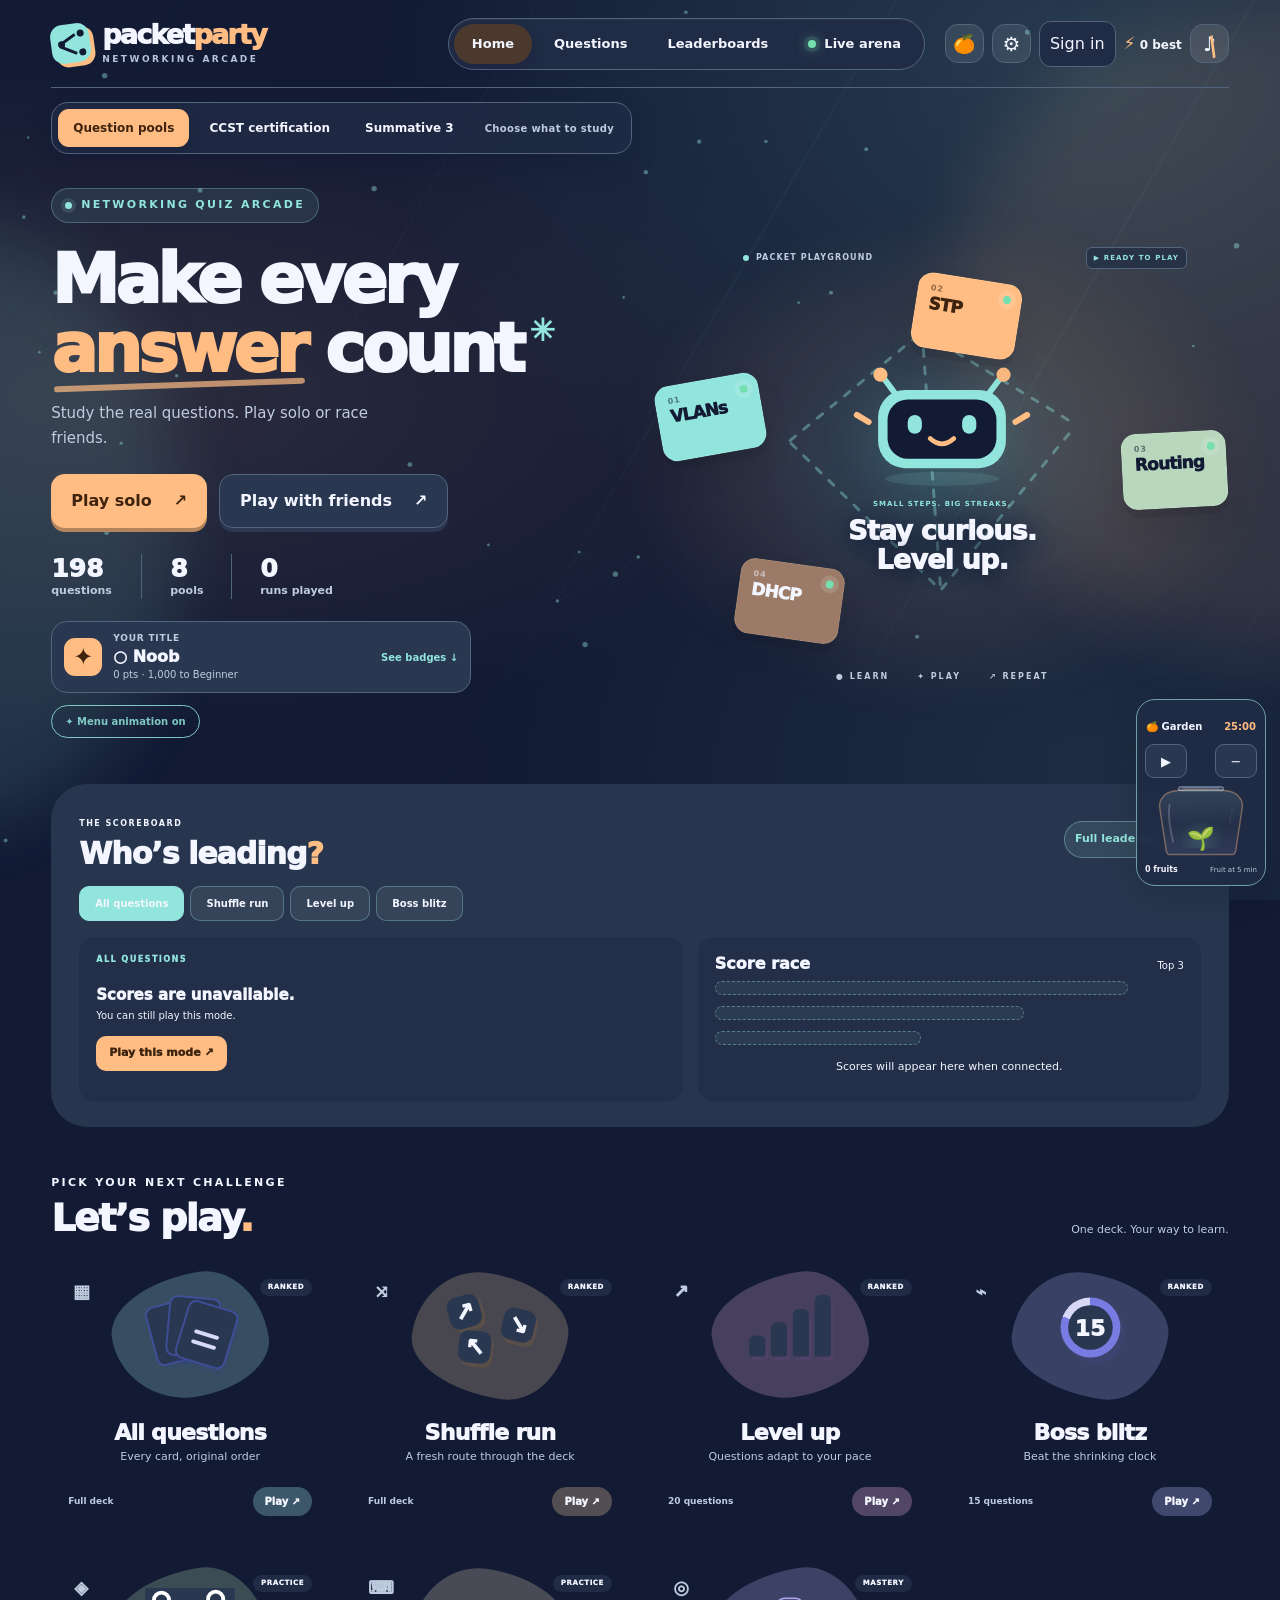
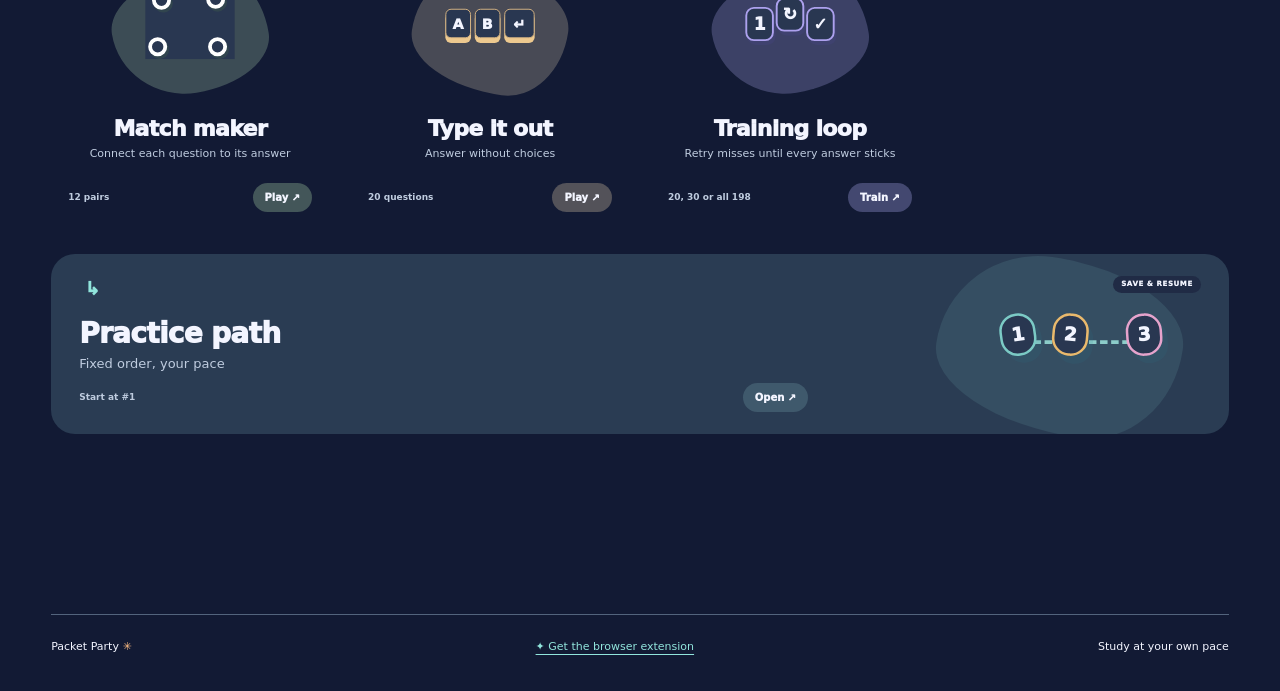
==== commit ee2cf8d3: "Add downloadable offline Pocket Search browser extension" ====
--- a/index.html
+++ b/index.html
@@ -164,7 +164,7 @@
       <section id="resultView" class="view result-view" hidden><div id="resultContent"></div></section>
     </main>
 
-    <footer class="site-footer"><span>Packet Party <span aria-hidden="true">✳</span></span><span>Study at your own pace</span></footer>
+    <footer class="site-footer"><span>Packet Party <span aria-hidden="true">✳</span></span><a href="extension.html" style="color:var(--secondary);text-underline-offset:4px">✦ Get the browser extension</a><span>Study at your own pace</span></footer>
   </div>
 
   <dialog id="setupDialog" class="setup-dialog">
--- a/arcade.css
+++ b/arcade.css
@@ -89,3 +89,5 @@
 .choice-button.is-correct,.live-answer-option.is-correct,.tf-choice.is-correct,.history-choice.is-correct{background:color-mix(in srgb,var(--good-text) 14%,var(--good-bg))!important;color:var(--good-text)!important;box-shadow:0 0 24px color-mix(in srgb,var(--good-text) 22%,transparent)!important;font-weight:800}
 .answer-comparison>div:last-child{background:var(--good-bg);color:var(--good-text);box-shadow:0 0 18px color-mix(in srgb,var(--good-text) 14%,transparent)}.answer-comparison>div:last-child span,.answer-comparison>div:last-child strong{color:var(--good-text)}
 #bankExplanationToggle[aria-pressed=true]{background:var(--accent-soft);color:var(--text)}
+.study-settings{border:0;padding:0;margin:20px 0 24px;display:grid;gap:10px}.study-settings legend,.settings-section-title{font-size:11px;letter-spacing:.08em;text-transform:uppercase;font-weight:900;color:var(--text-muted);margin-bottom:12px}.settings-switch{display:flex;align-items:flex-start;gap:12px;padding:14px;border-radius:15px;background:var(--surface-2);color:var(--text);cursor:pointer}.settings-switch input{flex:none;accent-color:var(--accent);width:19px;height:19px;margin-top:3px}.settings-switch span{display:grid;gap:5px}.settings-switch strong{font-size:13px}.settings-switch small{font-size:11px;color:var(--text-muted);line-height:1.5}.settings-switch:focus-within{outline:2px solid var(--focus-ring);outline-offset:3px}.settings-section-title{margin-top:22px}
+.key-idea-panel>summary{display:flex;align-items:center;justify-content:space-between;gap:12px;cursor:pointer;min-height:36px;font-size:12px;font-weight:900;list-style:none}.key-idea-panel>summary::-webkit-details-marker{display:none}.key-idea-toggle-state{font-size:10px;font-weight:700;color:var(--text-muted);white-space:nowrap}.key-idea-toggle-state:after{content:'Show +'}.key-idea-panel[open] .key-idea-toggle-state:after{content:'Hide −'}.key-idea-content{padding-top:9px}.key-idea-panel:not([open]){padding-block:8px}
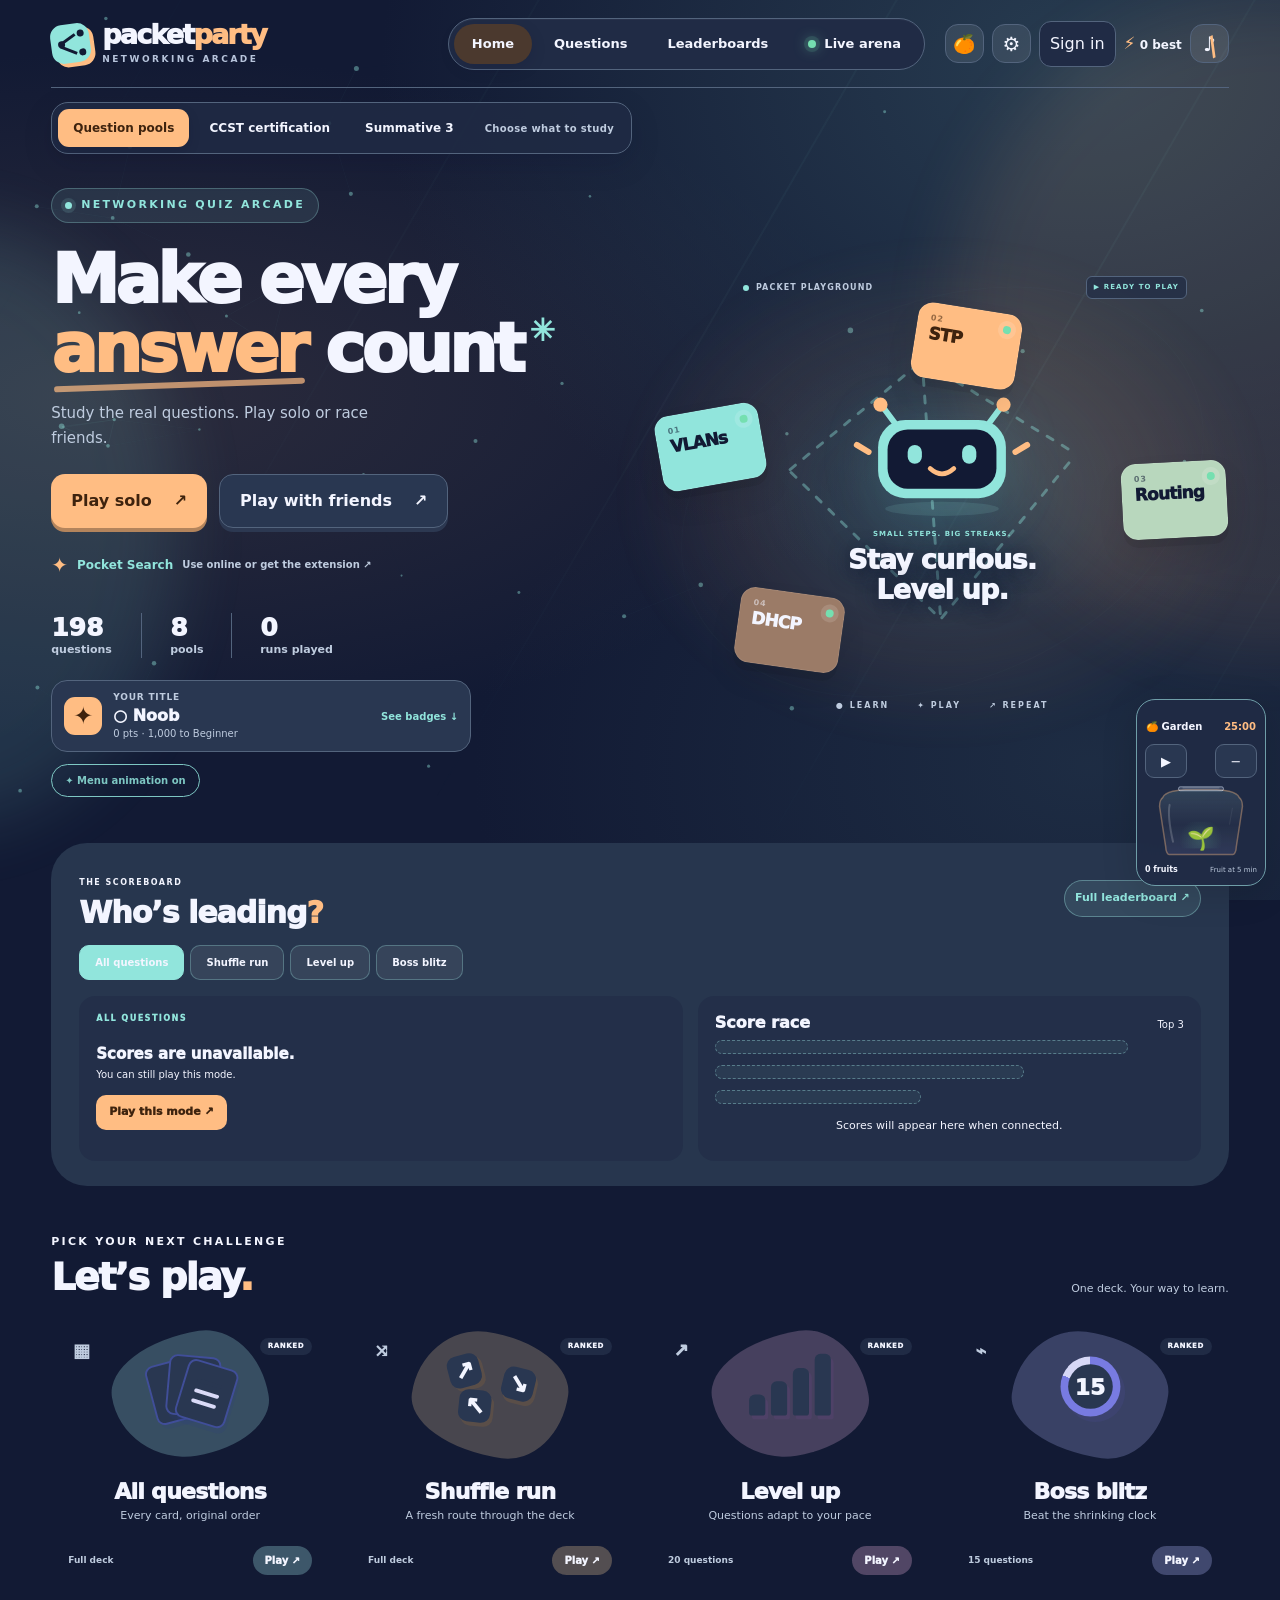
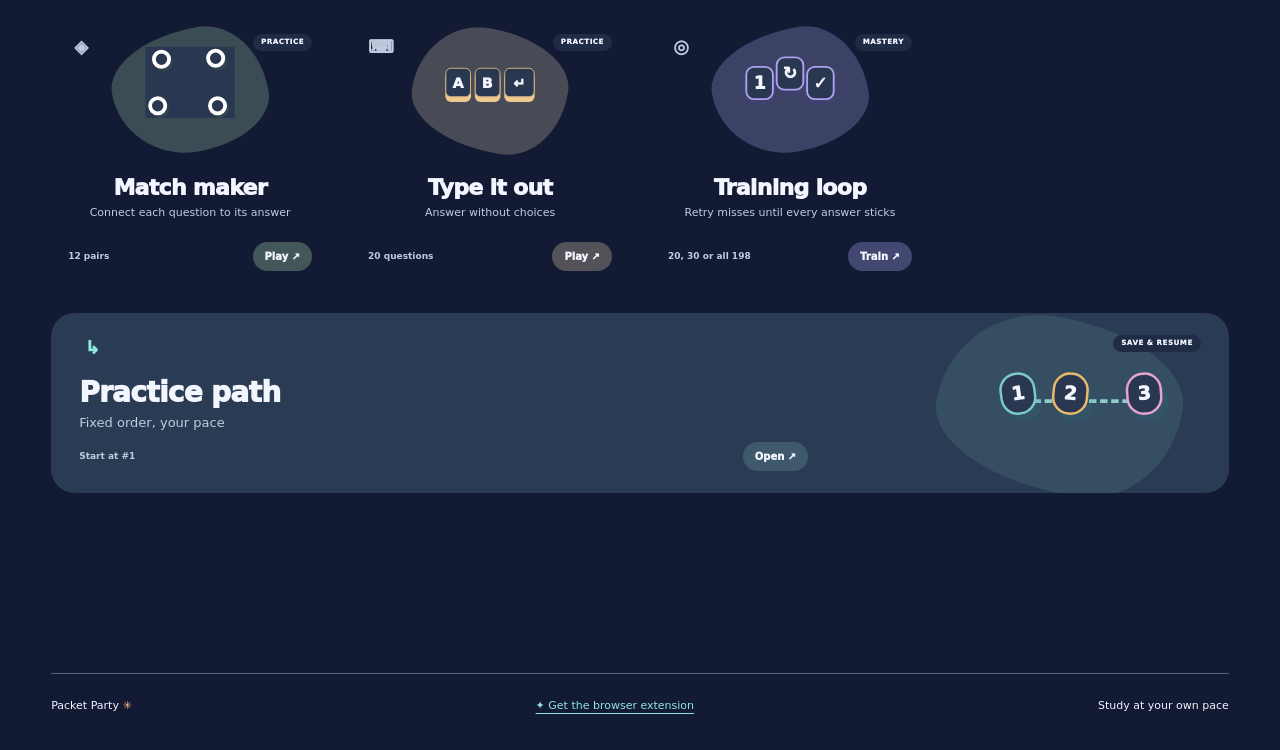
==== commit 1b27d732: "Publish guided extension download and no-install online question search" ====
--- a/index.html
+++ b/index.html
@@ -60,6 +60,7 @@
               <button type="button" id="heroStart" class="button button-primary">Play solo <span aria-hidden="true">↗</span></button>
               <button type="button" id="heroLive" class="button button-live">Play with friends <span aria-hidden="true">↗</span></button>
             </div>
+            <a class="pocket-home-link" href="/get-extension"><span aria-hidden="true">✦</span> Pocket Search <small>Use online or get the extension ↗</small></a>
             <div class="hero-facts">
               <div><strong id="questionCount">—</strong><span>questions</span></div>
               <div><strong id="sourceCount">—</strong><span id="sourceCountLabel">pools</span></div>
--- a/arcade.css
+++ b/arcade.css
@@ -91,3 +91,7 @@
 #bankExplanationToggle[aria-pressed=true]{background:var(--accent-soft);color:var(--text)}
 .study-settings{border:0;padding:0;margin:20px 0 24px;display:grid;gap:10px}.study-settings legend,.settings-section-title{font-size:11px;letter-spacing:.08em;text-transform:uppercase;font-weight:900;color:var(--text-muted);margin-bottom:12px}.settings-switch{display:flex;align-items:flex-start;gap:12px;padding:14px;border-radius:15px;background:var(--surface-2);color:var(--text);cursor:pointer}.settings-switch input{flex:none;accent-color:var(--accent);width:19px;height:19px;margin-top:3px}.settings-switch span{display:grid;gap:5px}.settings-switch strong{font-size:13px}.settings-switch small{font-size:11px;color:var(--text-muted);line-height:1.5}.settings-switch:focus-within{outline:2px solid var(--focus-ring);outline-offset:3px}.settings-section-title{margin-top:22px}
 .key-idea-panel>summary{display:flex;align-items:center;justify-content:space-between;gap:12px;cursor:pointer;min-height:36px;font-size:12px;font-weight:900;list-style:none}.key-idea-panel>summary::-webkit-details-marker{display:none}.key-idea-toggle-state{font-size:10px;font-weight:700;color:var(--text-muted);white-space:nowrap}.key-idea-toggle-state:after{content:'Show +'}.key-idea-panel[open] .key-idea-toggle-state:after{content:'Hide −'}.key-idea-content{padding-top:9px}.key-idea-panel:not([open]){padding-block:8px}
+
+.pocket-home-link{display:flex;align-items:center;gap:9px;width:fit-content;max-width:100%;margin:15px 0 0;padding:6px 0;color:var(--secondary);font-size:12px;font-weight:850;text-decoration:none}.pocket-home-link>span{color:var(--accent);font-size:20px}.pocket-home-link small{font-size:10px;color:var(--text-muted);font-weight:600}.pocket-home-link:hover small{color:var(--secondary)}.pocket-home-link:focus-visible{outline:2px solid var(--focus-ring);outline-offset:5px;border-radius:7px}@media(max-width:440px){.pocket-home-link{flex-wrap:wrap;gap:4px 8px}.pocket-home-link small{flex-basis:100%;padding-left:24px}}
+
+.pocket-home-link{min-height:44px}
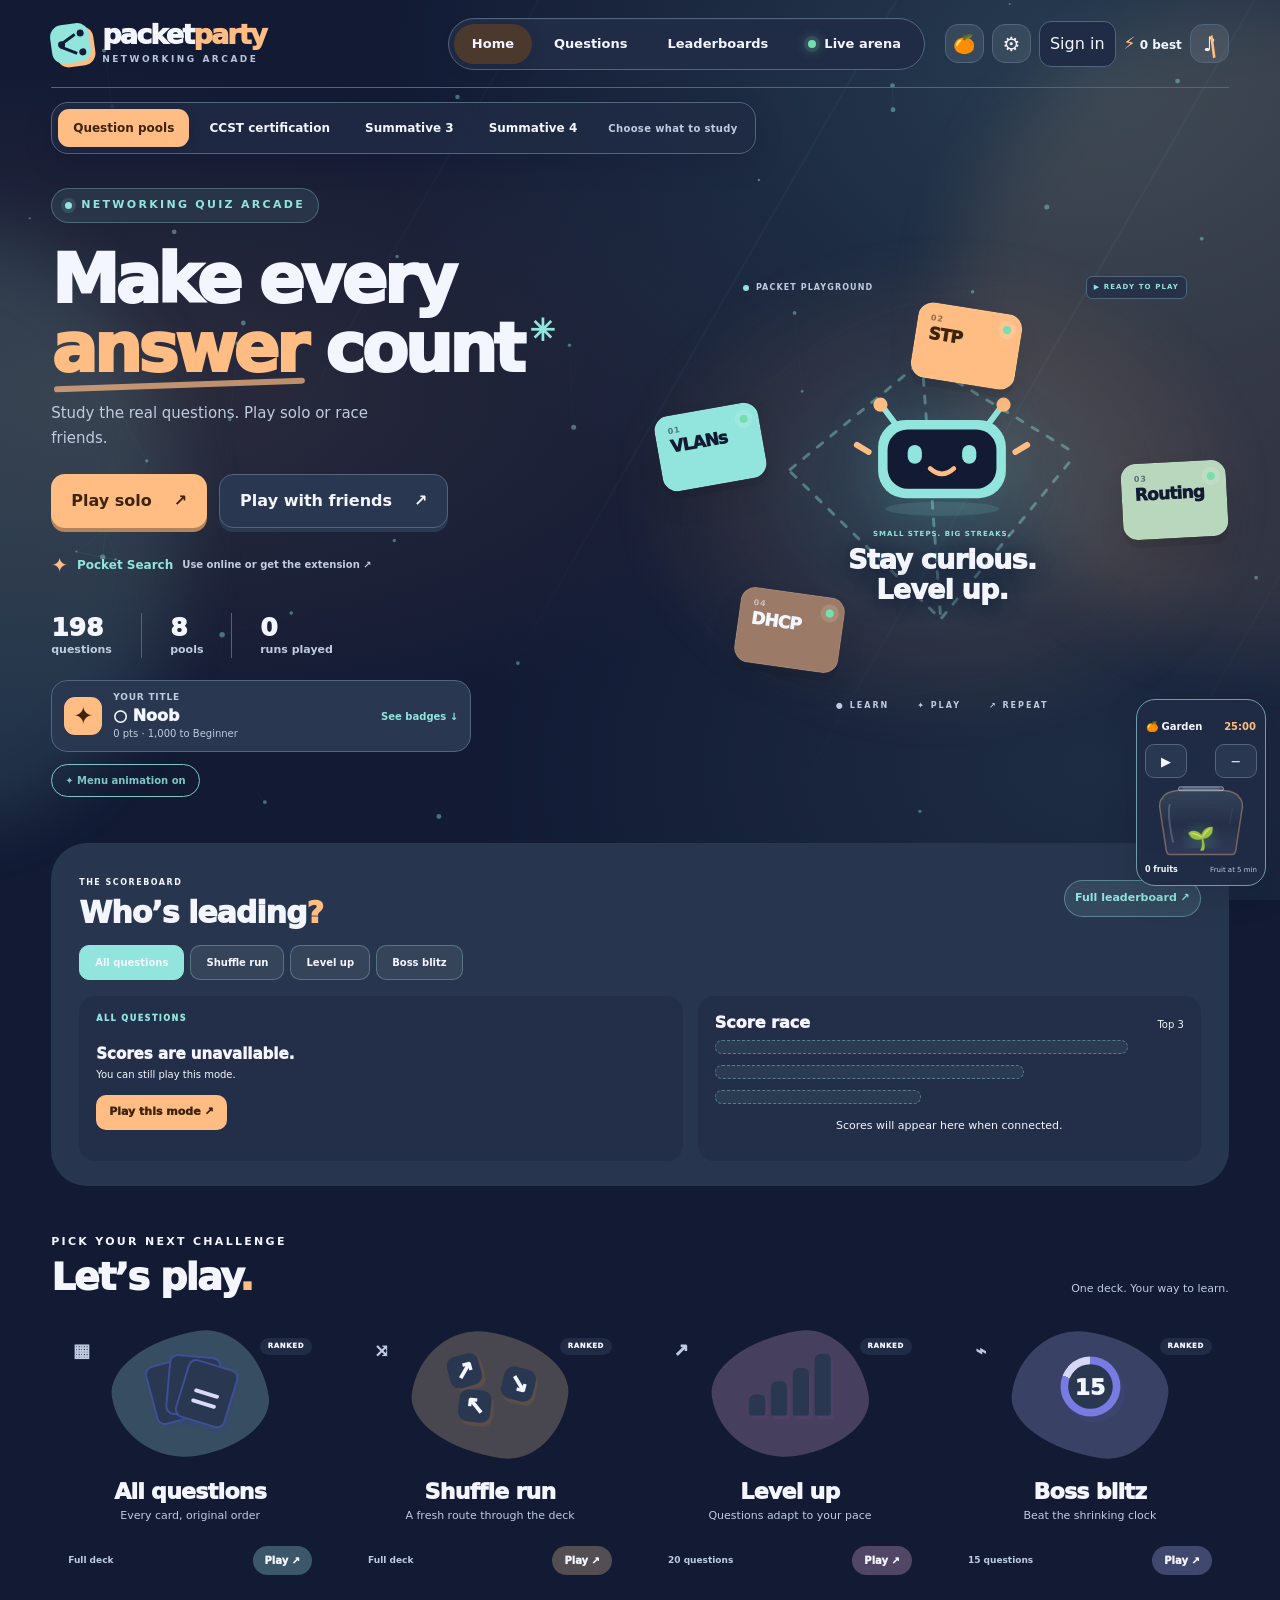
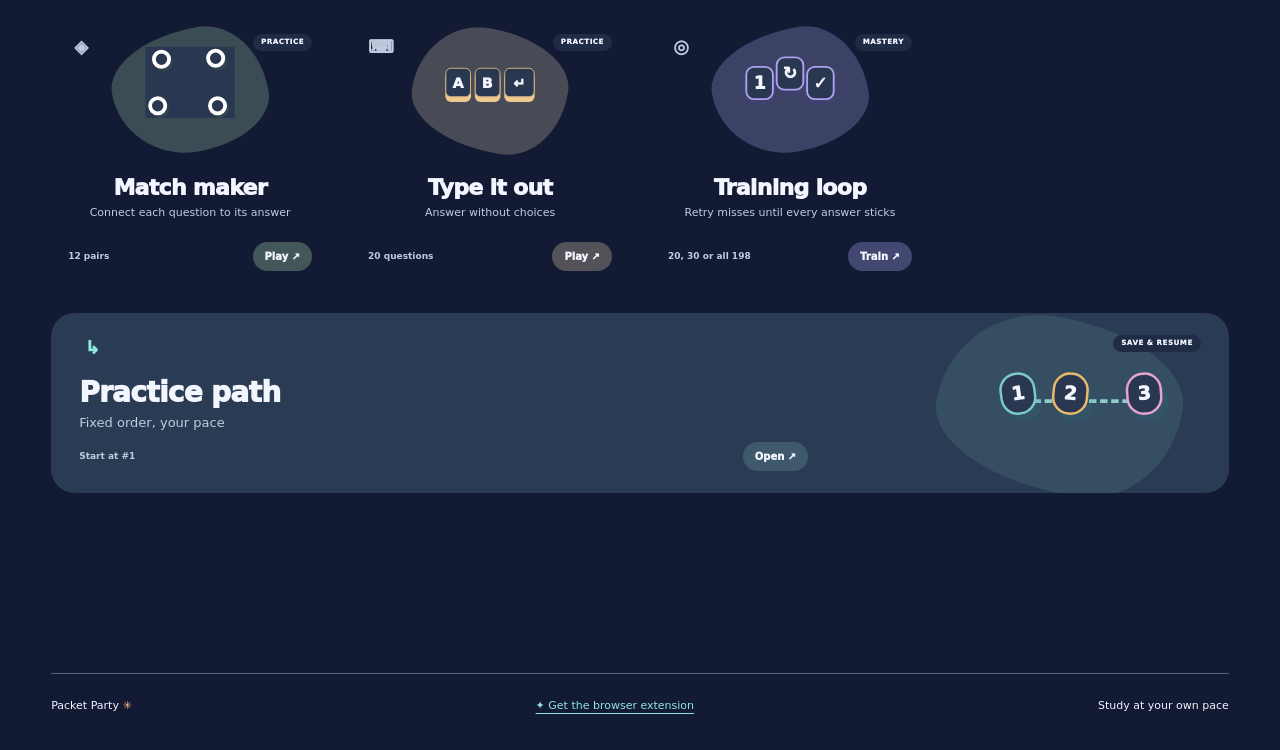
==== commit d36e72a2: "Add Summative 4 deck and transparent persistent-bank Pocket Search" ====
--- a/index.html
+++ b/index.html
@@ -46,7 +46,7 @@
       </div>
     </header>
 
-    <nav class="deck-switch" aria-label="Study deck"><a id="poolsDeckLink" href="/">Question pools</a><a id="ccstDeckLink" href="/?deck=ccst">CCST certification</a><a id="summative3DeckLink" href="/?deck=summative3">Summative 3</a><span id="deckSwitchNote">Choose what to study</span></nav>
+    <nav class="deck-switch" aria-label="Study deck"><a id="poolsDeckLink" href="/">Question pools</a><a id="ccstDeckLink" href="/?deck=ccst">CCST certification</a><a id="summative3DeckLink" href="/?deck=summative3">Summative 3</a><a id="summative4DeckLink" href="/?deck=summative4">Summative 4</a><span id="deckSwitchNote">Choose what to study</span></nav>
     <div class="quote-strip" aria-hidden="true"><div class="quote-track" id="quoteTrack"></div></div>
 
     <main id="main">
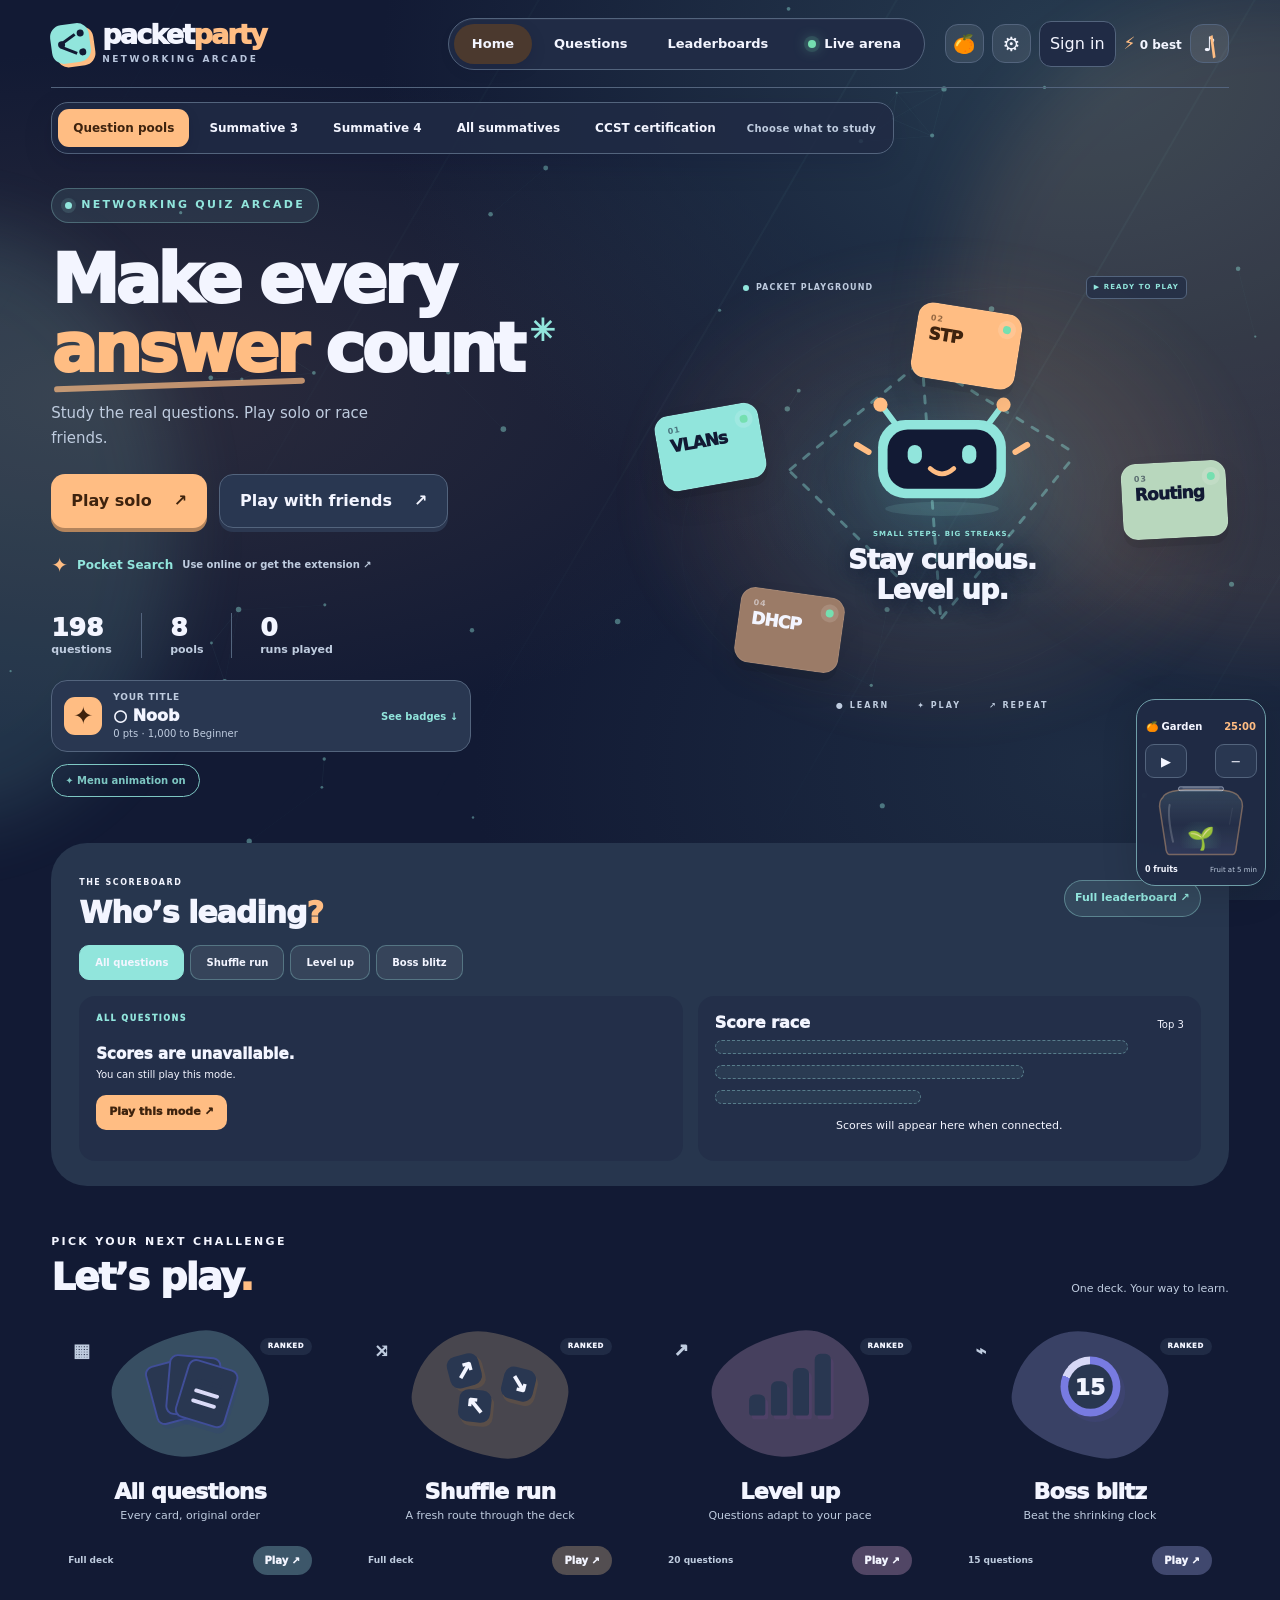
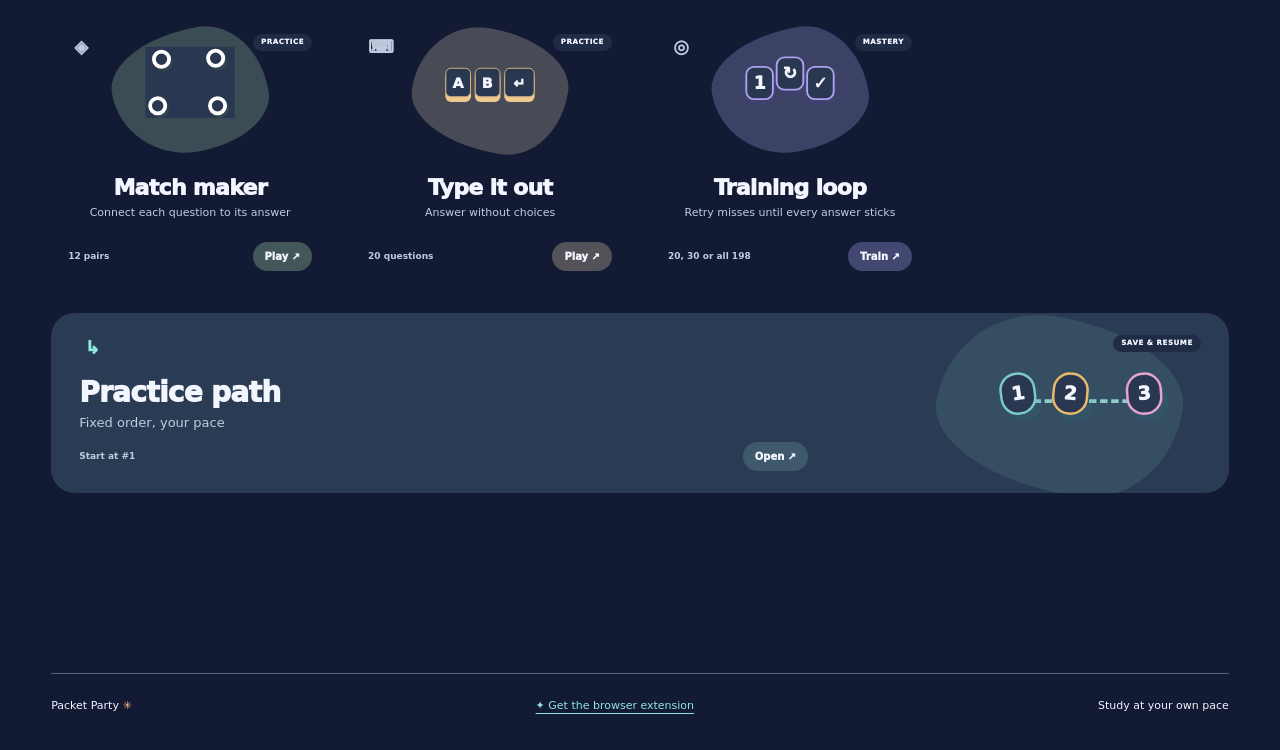
==== commit 86ed290a: "Add combined summative study deck" ====
--- a/index.html
+++ b/index.html
@@ -46,7 +46,7 @@
       </div>
     </header>
 
-    <nav class="deck-switch" aria-label="Study deck"><a id="poolsDeckLink" href="/">Question pools</a><a id="ccstDeckLink" href="/?deck=ccst">CCST certification</a><a id="summative3DeckLink" href="/?deck=summative3">Summative 3</a><a id="summative4DeckLink" href="/?deck=summative4">Summative 4</a><span id="deckSwitchNote">Choose what to study</span></nav>
+    <nav class="deck-switch" aria-label="Study deck"><a id="poolsDeckLink" href="/">Question pools</a><a id="summative3DeckLink" href="/?deck=summative3">Summative 3</a><a id="summative4DeckLink" href="/?deck=summative4">Summative 4</a><a id="combinedDeckLink" href="/?deck=combined">All summatives</a><a id="ccstDeckLink" href="/?deck=ccst">CCST certification</a><span id="deckSwitchNote">Choose what to study</span></nav>
     <div class="quote-strip" aria-hidden="true"><div class="quote-track" id="quoteTrack"></div></div>
 
     <main id="main">
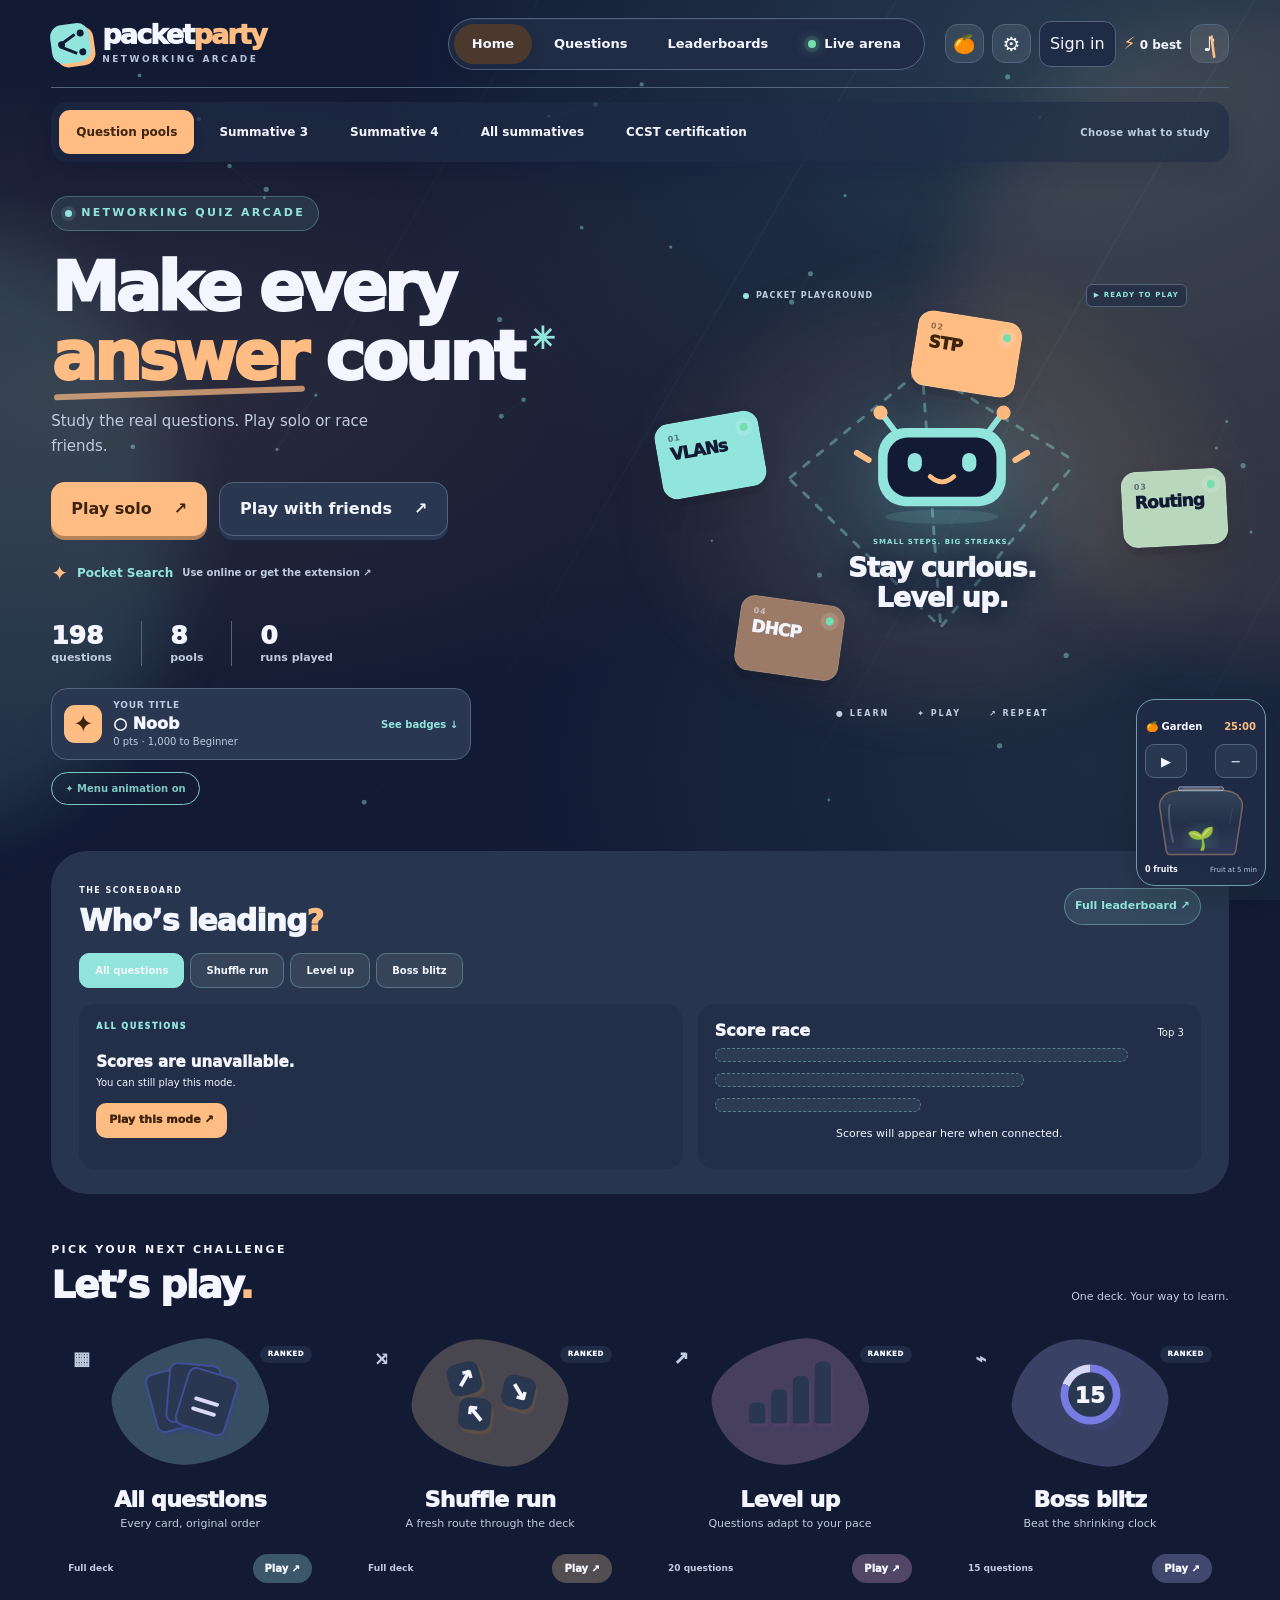
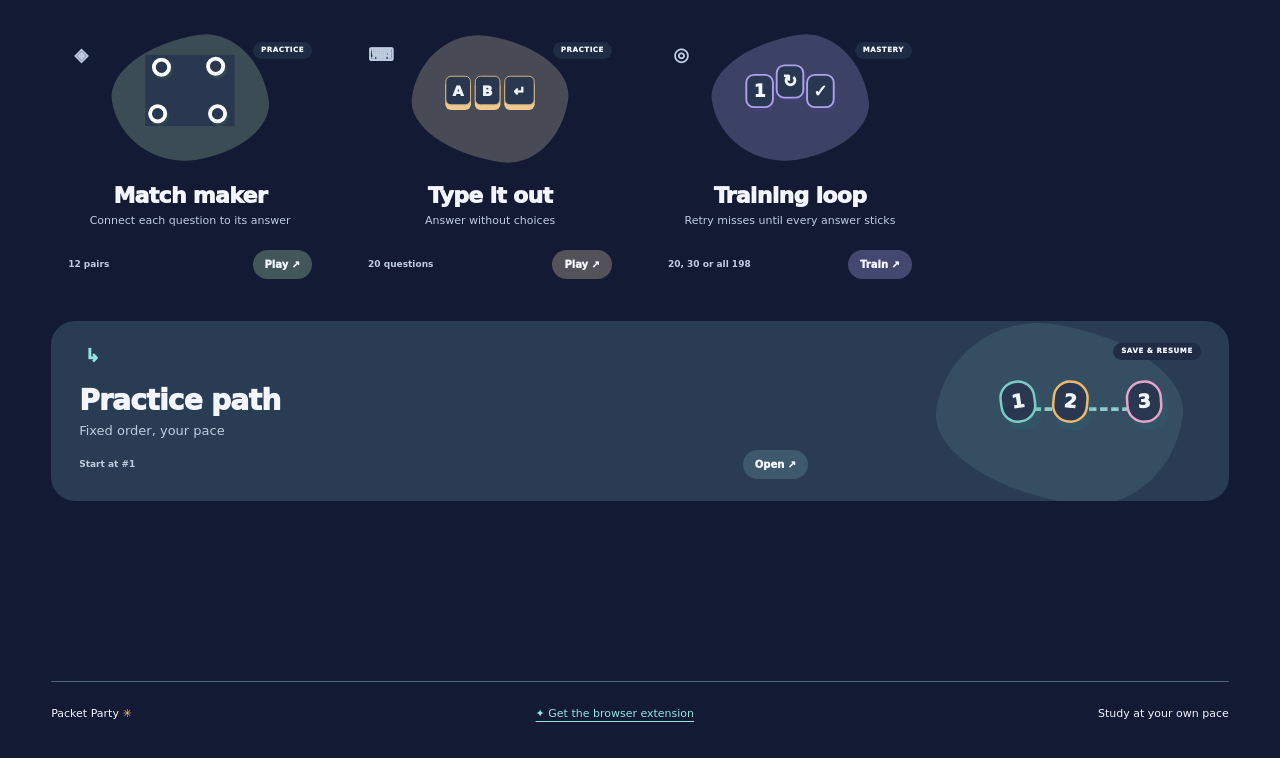
==== commit 763af0ac: "Polish summative review route and mobile navigation" ====
--- a/index.html
+++ b/index.html
@@ -14,9 +14,9 @@
   <link rel="stylesheet" href="styles.css">
   <link rel="stylesheet" href="themes.css">
   <link rel="stylesheet" href="polish.css">
-  <link rel="stylesheet" href="arcade.css">
+  <link rel="stylesheet" href="arcade.css?v=66">
   <script src="themes.js"></script>
-  <script src="app.js" defer></script>
+  <script src="app.js?v=66" defer></script>
   <script src="account.js" defer></script>
   <script src="ambient.js" defer></script>
 </head>
@@ -79,6 +79,7 @@
           </div>
         </div>
 
+        <section id="summativeRoute" class="summative-route" aria-labelledby="summativeRouteTitle" hidden></section>
         <section id="savedRuns" class="saved-runs" aria-label="Continue saved runs" hidden></section>
 
 
--- a/arcade.css
+++ b/arcade.css
@@ -95,3 +95,6 @@
 .pocket-home-link{display:flex;align-items:center;gap:9px;width:fit-content;max-width:100%;margin:15px 0 0;padding:6px 0;color:var(--secondary);font-size:12px;font-weight:850;text-decoration:none}.pocket-home-link>span{color:var(--accent);font-size:20px}.pocket-home-link small{font-size:10px;color:var(--text-muted);font-weight:600}.pocket-home-link:hover small{color:var(--secondary)}.pocket-home-link:focus-visible{outline:2px solid var(--focus-ring);outline-offset:5px;border-radius:7px}@media(max-width:440px){.pocket-home-link{flex-wrap:wrap;gap:4px 8px}.pocket-home-link small{flex-basis:100%;padding-left:24px}}
 
 .pocket-home-link{min-height:44px}
+@media(max-width:650px){.topbar .topnav{width:auto;max-width:none}.hero-stage .stage-glow{max-width:100%;left:0;right:0}.hero-stage{contain:paint}}
+@media(max-width:620px){.hero-stage{overflow:hidden}.topnav .nav-link{min-width:0;flex:1;padding-left:5px;padding-right:5px}}
+.deck-switch{width:100%;gap:8px;padding:8px;border:0;background:color-mix(in srgb,var(--surface) 65%,transparent)}.deck-switch a{padding:10px 17px;min-height:44px;font-weight:750}.deck-switch span{margin-left:auto;white-space:normal}.deck-switch a:focus-visible,.route-stop:focus-visible{outline:3px solid var(--secondary);outline-offset:3px}.summative-route{margin:28px 0 40px;padding:28px 0;border-top:1px solid var(--border);border-bottom:1px solid var(--border)}.route-heading{display:flex;align-items:center;justify-content:space-between;gap:20px;margin-bottom:22px}.route-heading h2{font-size:clamp(24px,3vw,34px);margin:8px 0 0;letter-spacing:-1px}.route-total{color:var(--text-muted);font-size:12px;white-space:nowrap}.route-total i{display:inline-grid;place-items:center;width:32px;height:32px;background:var(--accent);color:var(--accent-ink);border-radius:50%;margin-left:8px;font-style:normal}.route-stops{display:grid;grid-template-columns:repeat(3,minmax(0,1fr));gap:20px}.route-stop{display:flex;align-items:center;gap:15px;min-width:0;text-decoration:none;color:var(--text);padding:22px 18px;border-radius:24px 24px 24px 7px;background:var(--surface);transition:transform .25s,background .25s}.route-stop:nth-child(2){border-radius:24px 7px 24px 24px}.route-stop:nth-child(3){border-radius:7px 24px 24px 24px}.route-stop:hover{transform:translateY(-4px);background:color-mix(in srgb,var(--secondary) 12%,var(--surface))}.route-symbol{display:grid;place-items:center;flex:0 0 52px;height:52px;border-radius:50%;font-size:27px;background:var(--secondary);color:var(--accent-ink)}.route-stop:nth-child(2) .route-symbol{background:var(--accent)}.route-stop:nth-child(3) .route-symbol{background:var(--coral,var(--accent))}.route-copy{display:flex;flex-direction:column;gap:5px;min-width:0}.route-copy small{color:var(--text-muted);font-size:10px}.route-copy strong{font-size:20px;letter-spacing:-.6px}.route-copy>span{color:var(--text-muted);font-size:11px}.route-stop>b{margin-left:auto;color:var(--secondary);font-size:20px}.route-caption{color:var(--text-muted);font-size:12px;line-height:1.6;margin:17px 0 0}@media(max-width:800px){.deck-switch span{display:none}.deck-switch a{flex:1;justify-content:center}.route-stops{gap:10px}.route-stop{padding:16px 12px;gap:10px}.route-symbol{flex-basis:38px;height:38px;font-size:22px}.route-copy strong{font-size:16px}.route-stop>b{display:none}}@media(max-width:620px){.deck-switch{display:grid;grid-template-columns:repeat(3,minmax(0,1fr));gap:5px}.deck-switch a{font-size:11px;line-height:1.35;padding:9px 6px}.deck-switch #combinedDeckLink{grid-column:span 2;grid-row:2}.deck-switch #ccstDeckLink{grid-column:3;grid-row:2}.route-heading{align-items:flex-start;flex-direction:column;gap:12px}.route-heading h2{font-size:27px}.route-total{display:none}.route-stops{grid-template-columns:1fr}.route-stop{padding:17px;gap:15px}.route-symbol{flex-basis:48px;height:48px}.route-copy strong{font-size:20px}.route-copy small{font-size:11px}.route-stop>b{display:block}.summative-route{margin:20px 0 30px;padding:24px 0}.route-caption{font-size:12px}}@media(prefers-reduced-motion:reduce){.route-stop{transition:none}.route-stop:hover{transform:none}}
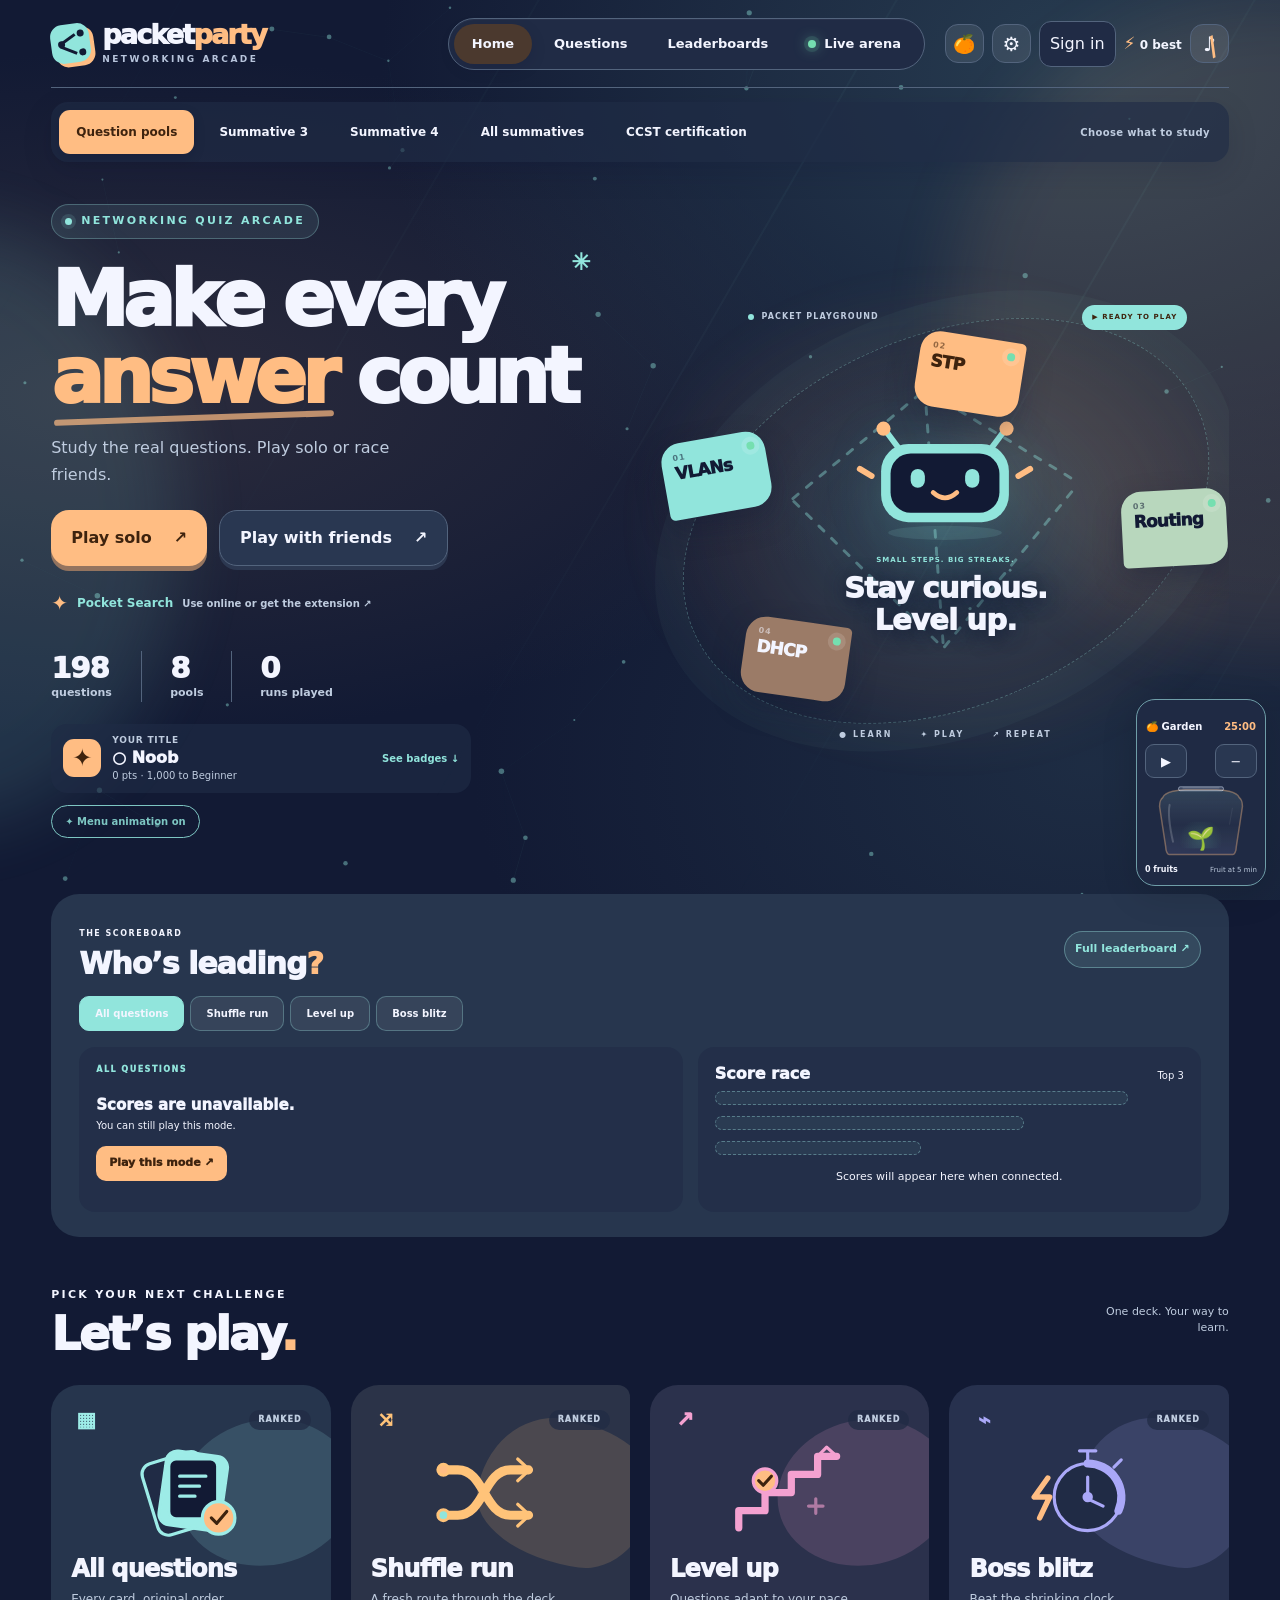
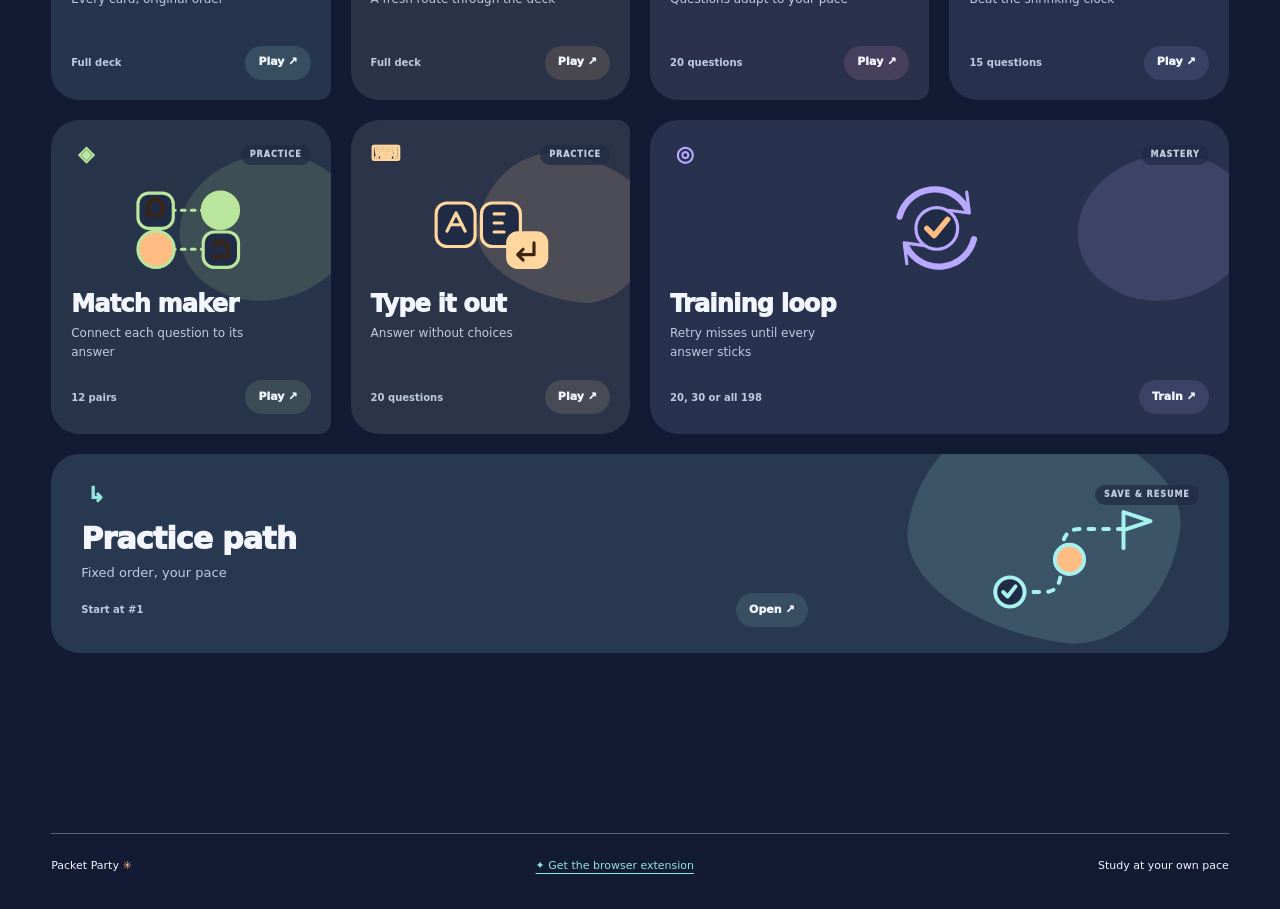
==== commit 3a9d536d: "Redesign shared arcade menu and mode illustrations" ====
--- a/index.html
+++ b/index.html
@@ -15,8 +15,10 @@
   <link rel="stylesheet" href="themes.css">
   <link rel="stylesheet" href="polish.css">
   <link rel="stylesheet" href="arcade.css?v=66">
+  <link rel="stylesheet" href="menu.css?v=67">
   <script src="themes.js"></script>
   <script src="app.js?v=66" defer></script>
+  <script src="menu.js?v=67" defer></script>
   <script src="account.js" defer></script>
   <script src="ambient.js" defer></script>
 </head>
--- a/menu.css
+++ b/menu.css
@@ -0,0 +1,13 @@
+/* Menu art uses theme colors and transform-only motion. */
+.home-view .hero{overflow:clip}.home-view .mode-training{grid-column:span 2}@media(max-width:1100px){.home-view .mode-training{grid-column:auto}}
+.home-view .mode-card .mode-card-copy{align-self:stretch;width:100%}.home-view .hero h1{position:relative}.home-view .hero-spark{position:absolute;left:auto;right:0;bottom:auto;top:-.4em;margin:0;font-size:.3em}
+.home-view .hero{padding-top:30px;gap:48px}.home-view .hero h1{max-width:10ch;font-size:clamp(55px,6vw,88px);line-height:1.01;letter-spacing:-.065em}.home-view .hero-lede{font-size:16px;max-width:37ch}.hero-actions{gap:12px}.hero-actions .button{min-height:56px;border-radius:18px}.hero-actions .button-primary{box-shadow:0 5px 0 color-mix(in srgb,var(--accent) 55%,var(--page));transition:transform .2s,box-shadow .2s}.hero-actions .button-primary:active{transform:translateY(3px);box-shadow:0 2px 0 color-mix(in srgb,var(--accent) 55%,var(--page))}.home-view .hero-stage:before{inset:8% 1%;border:1px dashed color-mix(in srgb,var(--secondary) 30%,transparent);mask-image:none;box-shadow:0 0 0 28px color-mix(in srgb,var(--secondary) 3%,transparent);animation:menu-orbit 45s linear infinite}.home-view .stage-center{gap:8px}.home-view .stage-center strong{font-size:29px}.home-view .stage-node{border:0;border-radius:20px 20px 20px 5px;box-shadow:0 12px 28px color-mix(in srgb,var(--page) 35%,transparent)}.home-view .stage-node:nth-of-type(2n){border-radius:20px 5px 20px 20px}.arcade-panel-label b{border:0;background:var(--secondary);color:var(--accent-ink);border-radius:99px;padding:7px 10px}.home-view .career-badge{background:color-mix(in srgb,var(--surface) 65%,transparent);border:0}.home-view .hero-facts strong{font-size:29px;letter-spacing:-1px}.home-view>.home-leaders{border-radius:28px;margin:30px 0 44px}.home-play .section-heading{align-items:center;margin-bottom:26px}.home-play .section-heading h2{font-size:clamp(34px,4vw,46px);letter-spacing:-1.8px}.home-play .mode-section-note{max-width:21ch;line-height:1.5;text-align:right}.home-view .mode-grid{grid-template-columns:repeat(4,minmax(0,1fr));gap:20px}
+.home-view .mode-card{display:flex;flex-direction:column;align-items:stretch;text-align:left;min-height:310px;padding:20px;border-radius:28px 28px 12px 28px;background:color-mix(in srgb,var(--mode-accent) 5%,var(--surface))!important;overflow:hidden;isolation:isolate;transition:transform .25s;box-shadow:none}.home-view .mode-card:nth-child(even){border-radius:28px 12px 28px 28px}.home-view .mode-card:before{width:176px;height:145px;inset:35px -24px auto auto;translate:0;border-radius:50%;background:color-mix(in srgb,var(--mode-accent) 15%,transparent);transform:rotate(-12deg);transition:transform 2.5s cubic-bezier(.22,.7,.25,1),background-color 2.5s;z-index:0}.home-view .mode-card:is(:hover,:focus-visible,:active):before{transform:scale(7);background:color-mix(in srgb,var(--mode-accent) 14%,transparent)}.home-view .mode-card:after{display:none}.home-view .mode-card:hover{transform:translateY(-4px);box-shadow:none}.home-view .mode-card:active{transform:scale(.985)}.home-view .mode-card:focus-visible{outline:3px solid var(--secondary);outline-offset:4px}.home-view .mode-card-top{position:relative;display:flex;justify-content:space-between;align-items:center;z-index:2}.home-view .mode-card .mode-icon{font-size:21px;color:var(--mode-accent);width:30px;height:30px}.home-view .mode-card-status{padding:6px 9px;border-radius:99px;font-size:8px;letter-spacing:1px;background:color-mix(in srgb,var(--surface) 75%,transparent);color:var(--text-muted)}.home-view .mode-card .menu-art{position:relative;inset:auto;width:145px;height:109px;margin:3px auto 4px;transform:none;animation:menu-art-float 6s ease-in-out infinite;color:var(--mode-accent);z-index:1;pointer-events:none}.home-view .mode-card:nth-child(2n) .menu-art{animation-delay:-2s}.home-view .mode-card:nth-child(3n) .menu-art{animation-delay:-4s}.menu-art svg{width:100%;height:100%;overflow:visible}.home-view .mode-card:hover .menu-art{transform:none}.home-view .mode-card-copy{position:relative;display:flex;flex-direction:column;gap:6px;margin:5px 0 0;text-align:left;z-index:1}.home-view .mode-card .mode-card-copy strong{font-size:24px;line-height:1.15;letter-spacing:-.8px;margin:0}.home-view .mode-card .mode-card-copy small{font-size:12px;line-height:1.55;max-width:25ch;min-height:38px}.home-view .mode-card-bottom{position:relative;display:flex;align-items:center;justify-content:space-between;gap:8px;margin-top:auto;padding-top:18px;z-index:1}.home-view .mode-card-bottom em{font-size:10px;font-style:normal}.home-view .mode-card-bottom>span{font-size:11px;background:color-mix(in srgb,var(--mode-accent) 18%,var(--surface));padding:8px 13px;min-height:34px;display:flex;align-items:center}.home-view .mode-practice{grid-column:1/-1;min-height:184px;padding:26px 30px;border-radius:28px!important;background:color-mix(in srgb,var(--secondary) 7%,var(--surface))!important}.home-view .mode-practice:before{inset:-35px 50px auto auto;width:270px;height:220px}.home-view .mode-practice .mode-card-copy{margin:12px 0 0;max-width:65%;text-align:left}.home-view .mode-practice .mode-card-copy strong{font-size:30px}.home-view .mode-practice .mode-card-copy small{font-size:13px;min-height:0}.home-view .mode-practice .menu-art{position:absolute;inset:39px 65px auto auto;width:180px;height:135px;margin:0;transform:none}.home-view .mode-practice:hover .menu-art{transform:none}.home-view .mode-practice .mode-card-bottom{max-width:65%;margin-top:10px;padding-top:0}.home-view .mode-practice .mode-card-top .mode-card-status{margin-left:auto}.home-view .mode-practice .mode-icon{color:var(--secondary)}
+@keyframes menu-art-float{0%,100%{translate:0 0;rotate:-2deg}50%{translate:0 -5px;rotate:2deg}}@keyframes menu-orbit{to{transform:rotate(336deg)}}
+@media(max-width:1100px){.home-view .mode-grid{grid-template-columns:repeat(3,minmax(0,1fr))}.home-view .hero{gap:22px}.home-view .hero h1{font-size:clamp(52px,6vw,70px)}}
+@media(max-width:800px){.home-view .mode-grid{grid-template-columns:repeat(2,minmax(0,1fr));gap:16px}.home-view .mode-card{min-height:300px}.home-view .hero h1{font-size:64px}.home-view .mode-practice{min-height:190px}}
+@media(max-width:740px){.home-view .hero{padding-top:18px;gap:16px}.home-view .hero h1{font-size:clamp(51px,12vw,76px);max-width:11ch;margin-bottom:20px}.home-view .hero-lede{font-size:15px}.hero-actions .button{flex:1;min-width:140px}.home-view .hero-stage{height:290px;min-height:290px;contain:paint}.home-view .hero-stage:before{inset:9% 12%}.home-view .stage-center{scale:.78;top:calc(50% - 110px)}.home-view .stage-node{width:82px;height:60px}.home-view .stage-node-a{top:24%;left:2%}.home-view .stage-node-c{top:46%;right:2%}.home-view .stage-node-d{bottom:7%;left:12%}.arcade-panel-foot{bottom:2px}.home-view>.home-leaders{margin-top:10px}.home-view .hero-facts{margin-top:22px}.home-view .mode-card{padding:17px;min-height:285px}.home-view .mode-card .mode-card-copy strong{font-size:21px}.home-view .mode-card .menu-art{width:130px;height:98px}.home-view .mode-card .mode-card-copy small{font-size:12px;min-height:38px}.home-view .mode-practice{padding:22px;min-height:194px}.home-view .mode-practice .menu-art{inset:46px 10px auto auto;width:135px;height:101px}.home-view .mode-practice .mode-card-copy{max-width:65%;margin-top:14px}.home-view .mode-practice .mode-card-copy strong{font-size:27px}.home-view .mode-practice .mode-card-copy small{font-size:12px}.home-view .mode-practice .mode-card-bottom{max-width:100%;margin-top:18px}.home-view .mode-practice .mode-card-bottom>span{margin-left:auto}.home-play .section-heading h2{font-size:36px}}
+@media(max-width:440px){.home-view .mode-grid{gap:12px}.home-view .mode-card{padding:15px 13px;min-height:282px}.home-view .mode-card-status{font-size:7px;padding:5px 7px;letter-spacing:.5px}.home-view .mode-card .mode-icon{width:22px;font-size:18px}.home-view .mode-card .menu-art{width:118px;height:89px;margin-block:8px}.home-view .mode-card .mode-card-copy strong{font-size:20px}.home-view .mode-card .mode-card-copy small{font-size:11px;line-height:1.6;min-height:36px}.home-view .mode-card-bottom{padding-top:14px;gap:3px}.home-view .mode-card-bottom em{font-size:9px}.home-view .mode-card-bottom>span{padding:7px 10px;font-size:10px}.home-view .mode-practice{padding:20px;min-height:190px}.home-view .mode-practice .menu-art{width:120px;height:90px;margin:0;right:5px}.home-view .mode-practice .mode-card-copy strong{font-size:26px}.home-view .mode-practice .mode-card-copy small{min-height:0}.home-view .hero-facts strong{font-size:25px}.home-view .hero-stage{height:270px;min-height:270px}.home-view .stage-center strong{font-size:27px}}
+@media(max-width:359px){.home-view .mode-grid{grid-template-columns:1fr}.home-view .mode-card{min-height:210px;padding:20px}.home-view .mode-card .menu-art{position:absolute;right:10px;left:auto;top:48px;width:100px;margin:0}.home-view .mode-card-copy{max-width:65%;margin-top:30px}.home-view .mode-card .mode-card-copy small{min-height:0}.home-view .mode-practice .mode-card-copy{margin-top:20px}.home-view .hero-actions{flex-direction:column}.home-view .hero-stage{height:255px;min-height:255px}}
+@media(prefers-reduced-motion:reduce){.home-view .hero-stage:before,.home-view .mode-card .menu-art{animation:none}.home-view .mode-card,.home-view .mode-card:before{transition:none}.home-view .mode-card:hover{transform:none}}[data-motion=calm] .home-view .hero-stage:before,[data-motion=calm] .home-view .mode-card .menu-art{animation:none}
+[data-theme=light] .home-view .mode-card .menu-art{color:color-mix(in srgb,var(--mode-accent) 55%,var(--text))}@media(max-width:740px){.hero-actions .button{font-size:14px;padding:14px 12px;gap:8px}.home-view .hero-spark{right:0;top:-.45em}}
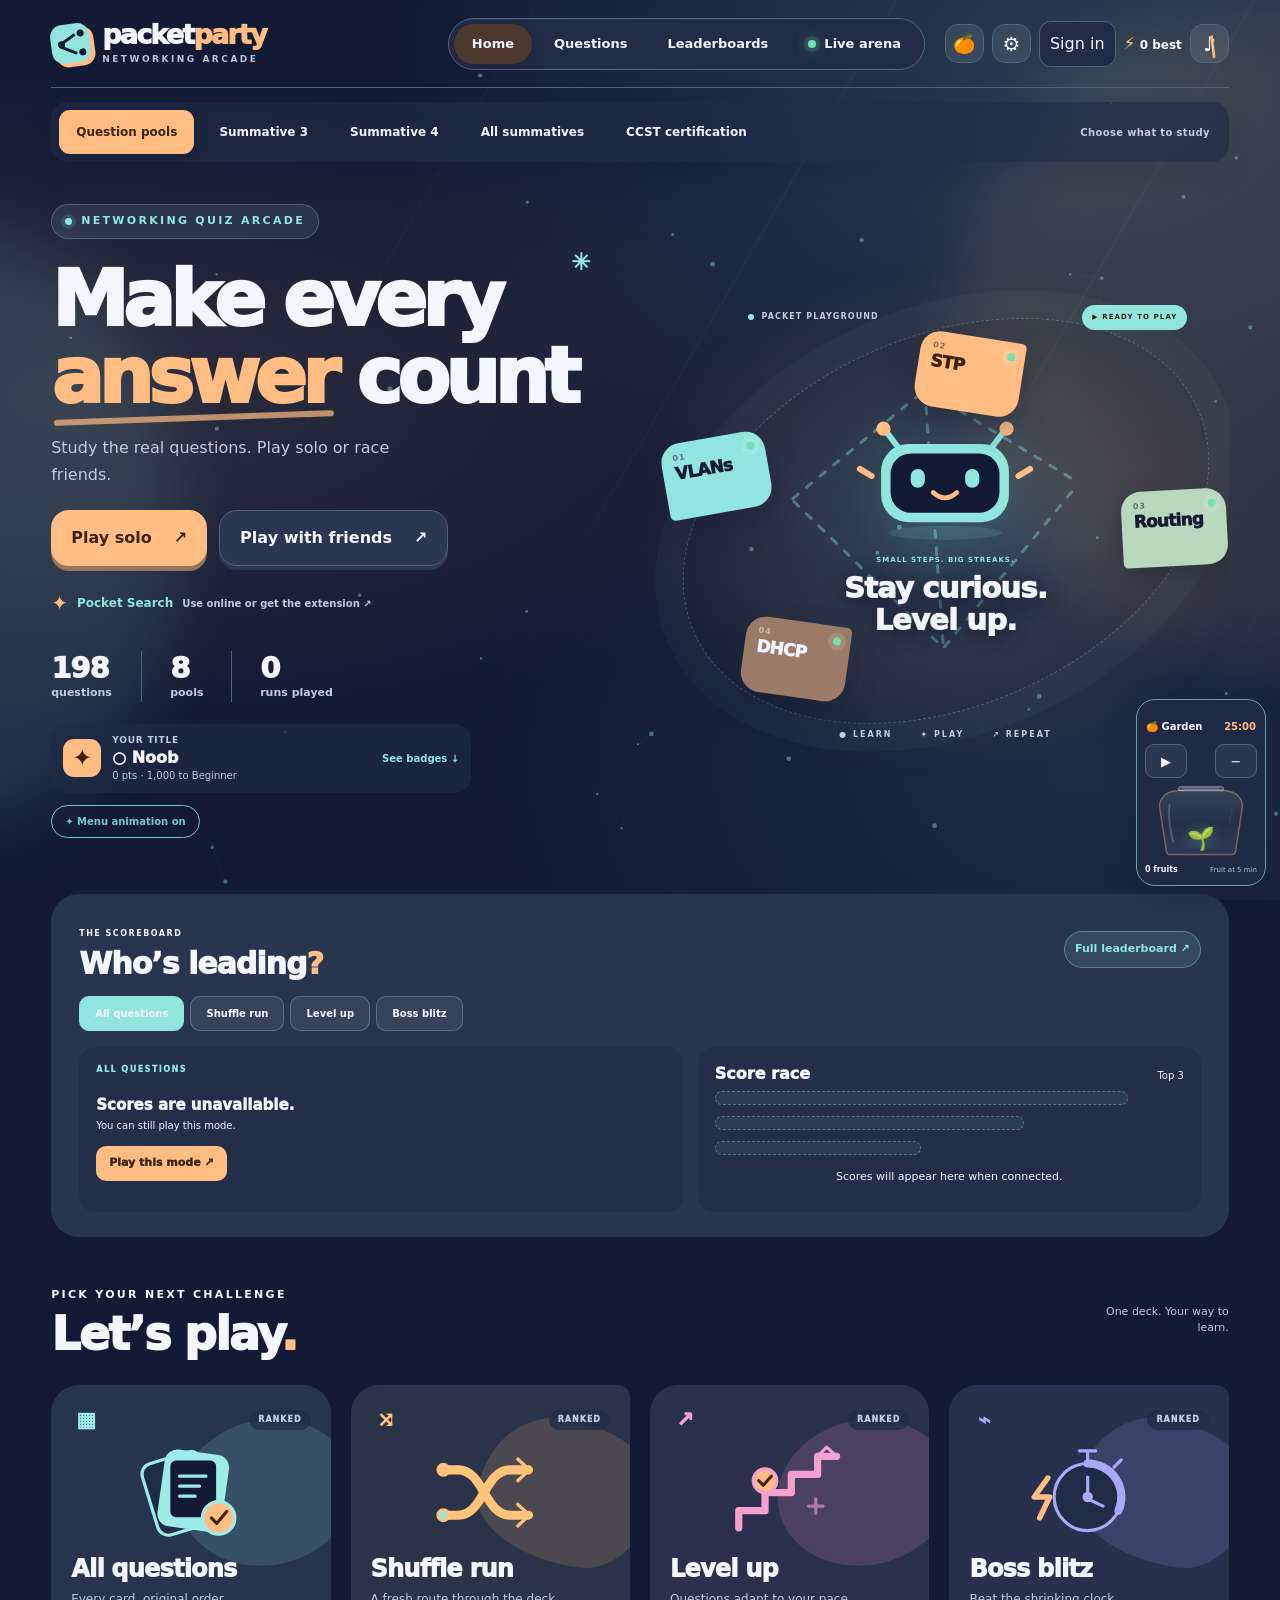
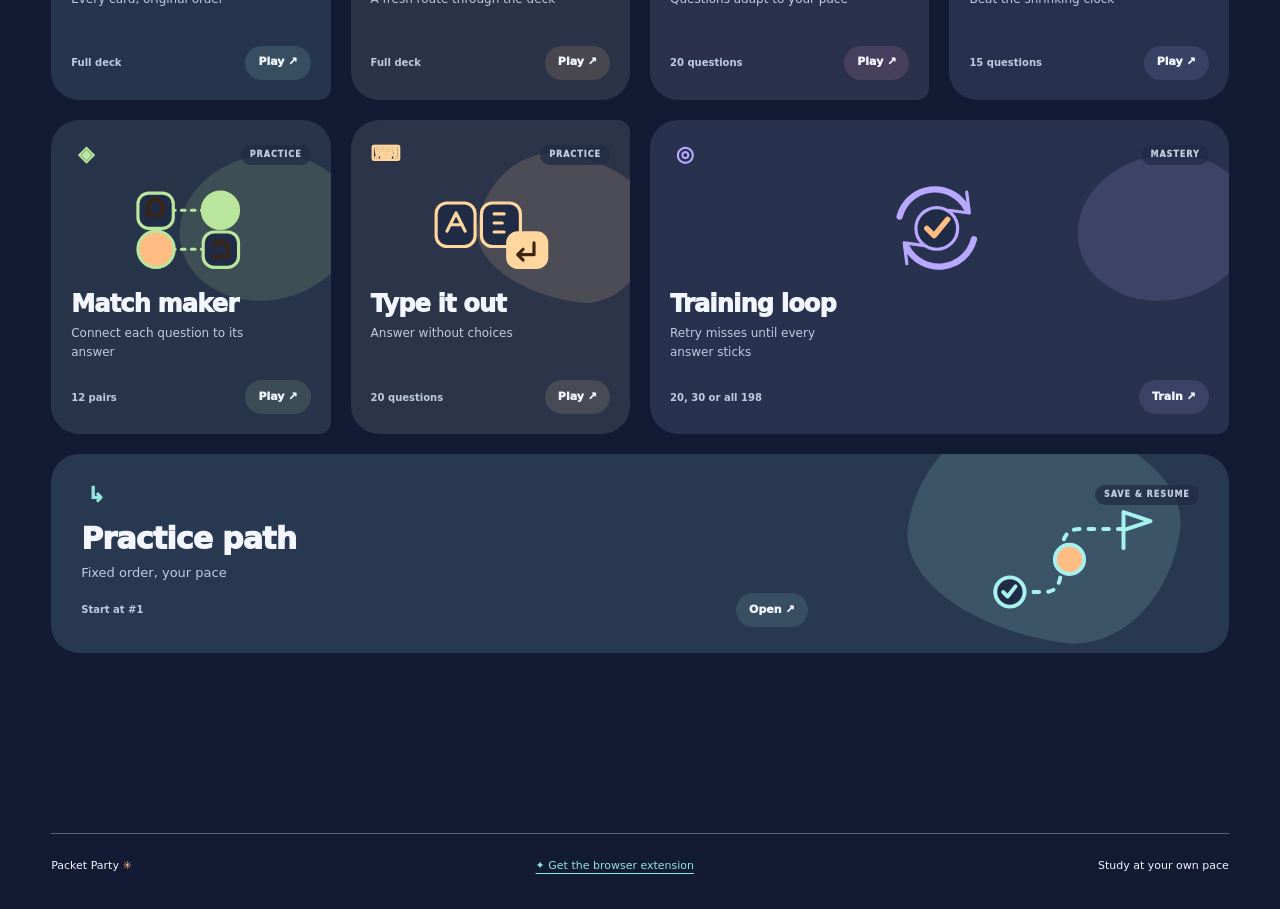
==== commit 00bd2a0a: "Integrate answer-order settings and cloud progress across decks" ====
--- a/index.html
+++ b/index.html
@@ -16,10 +16,10 @@
   <link rel="stylesheet" href="polish.css">
   <link rel="stylesheet" href="arcade.css?v=66">
   <link rel="stylesheet" href="menu.css?v=67">
-  <script src="themes.js"></script>
-  <script src="app.js?v=66" defer></script>
+  <script src="themes.js?v=68"></script>
+  <script src="app.js?v=68" defer></script>
   <script src="menu.js?v=67" defer></script>
-  <script src="account.js" defer></script>
+  <script src="account.js?v=68" defer></script>
   <script src="ambient.js" defer></script>
 </head>
 <body>
